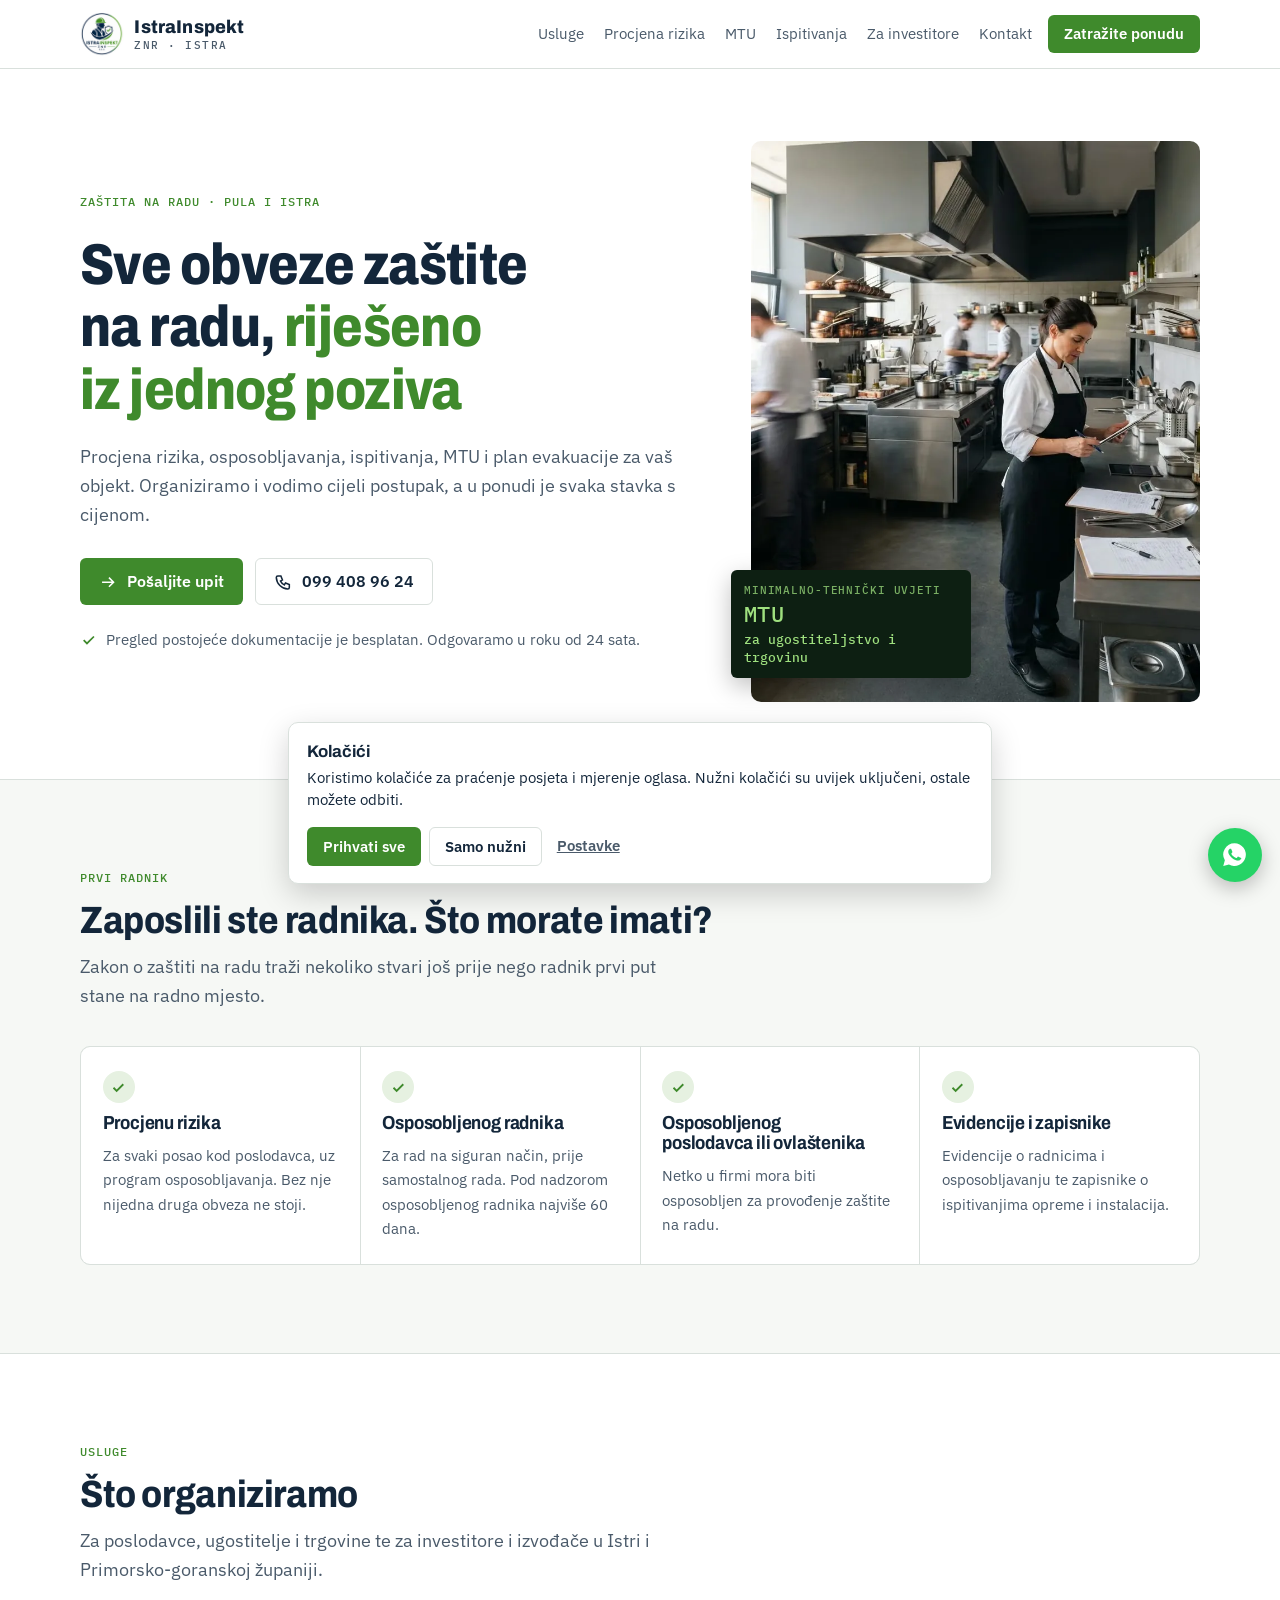
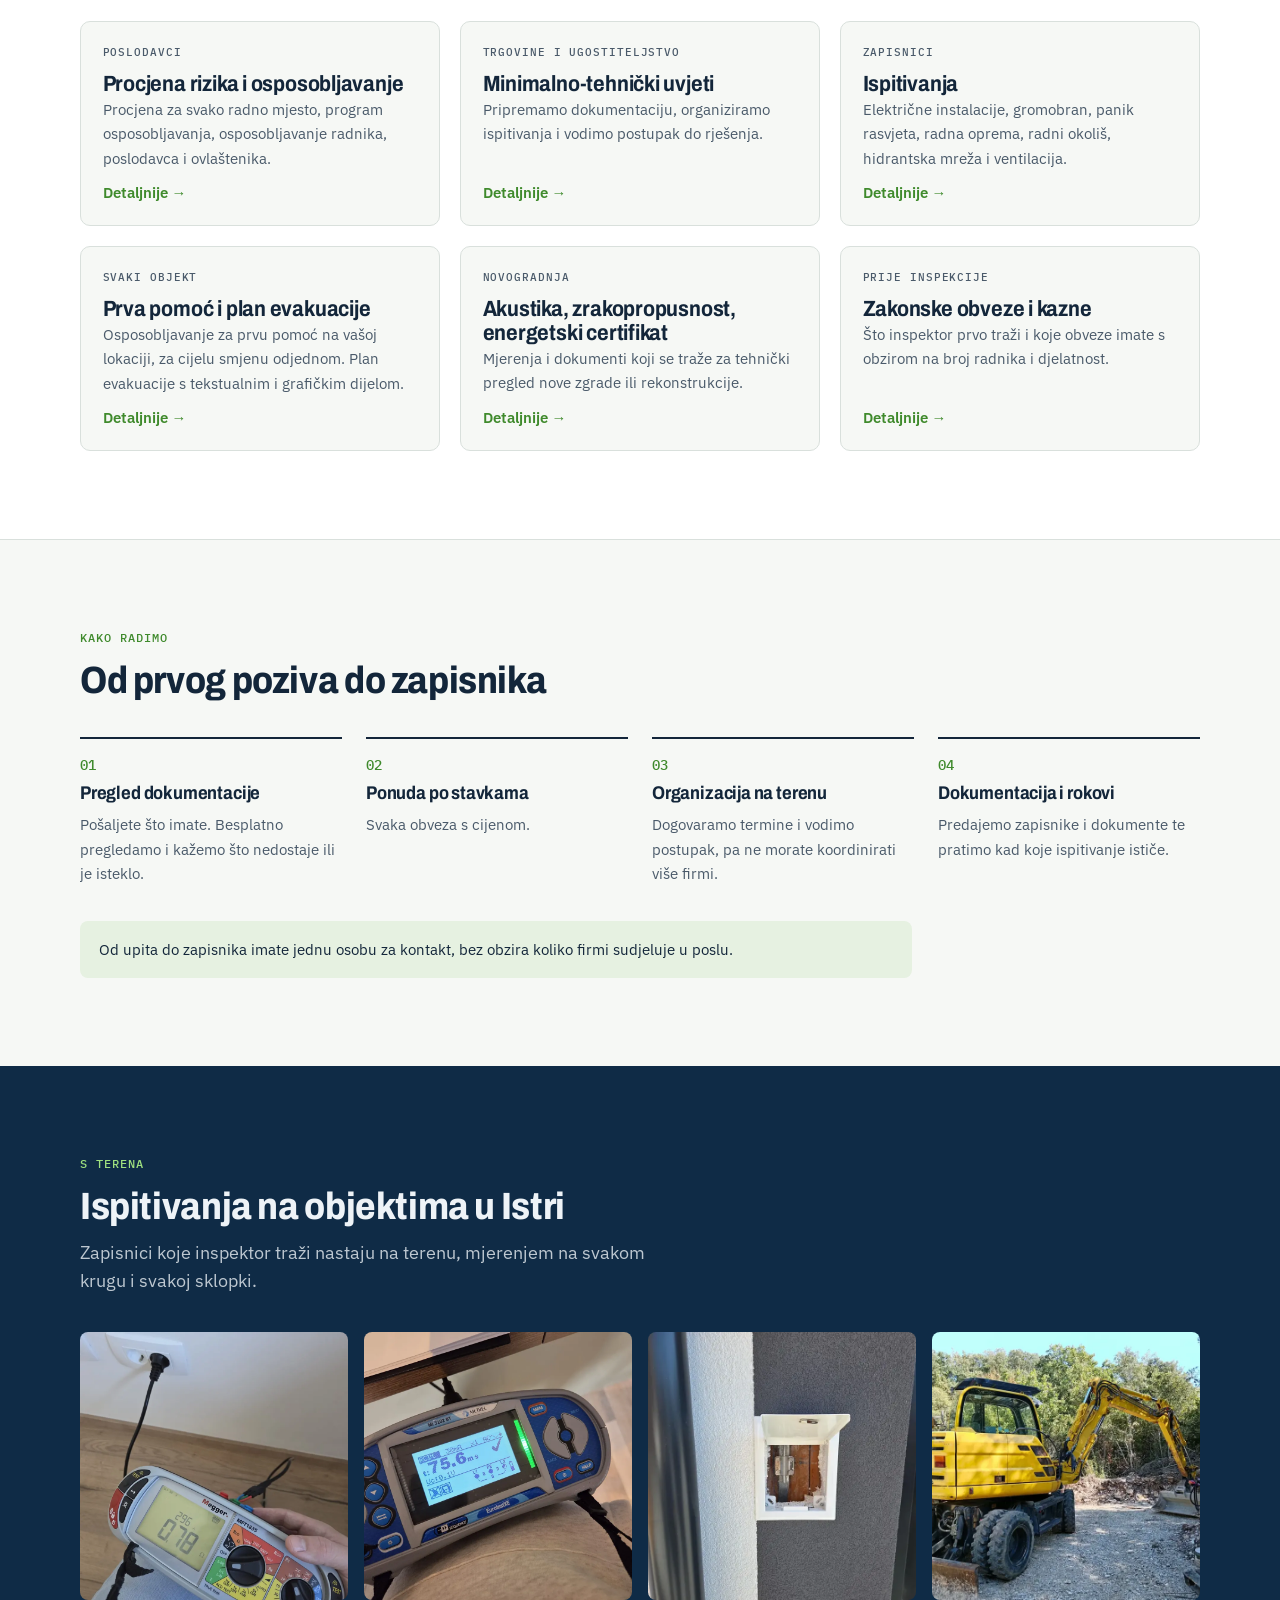
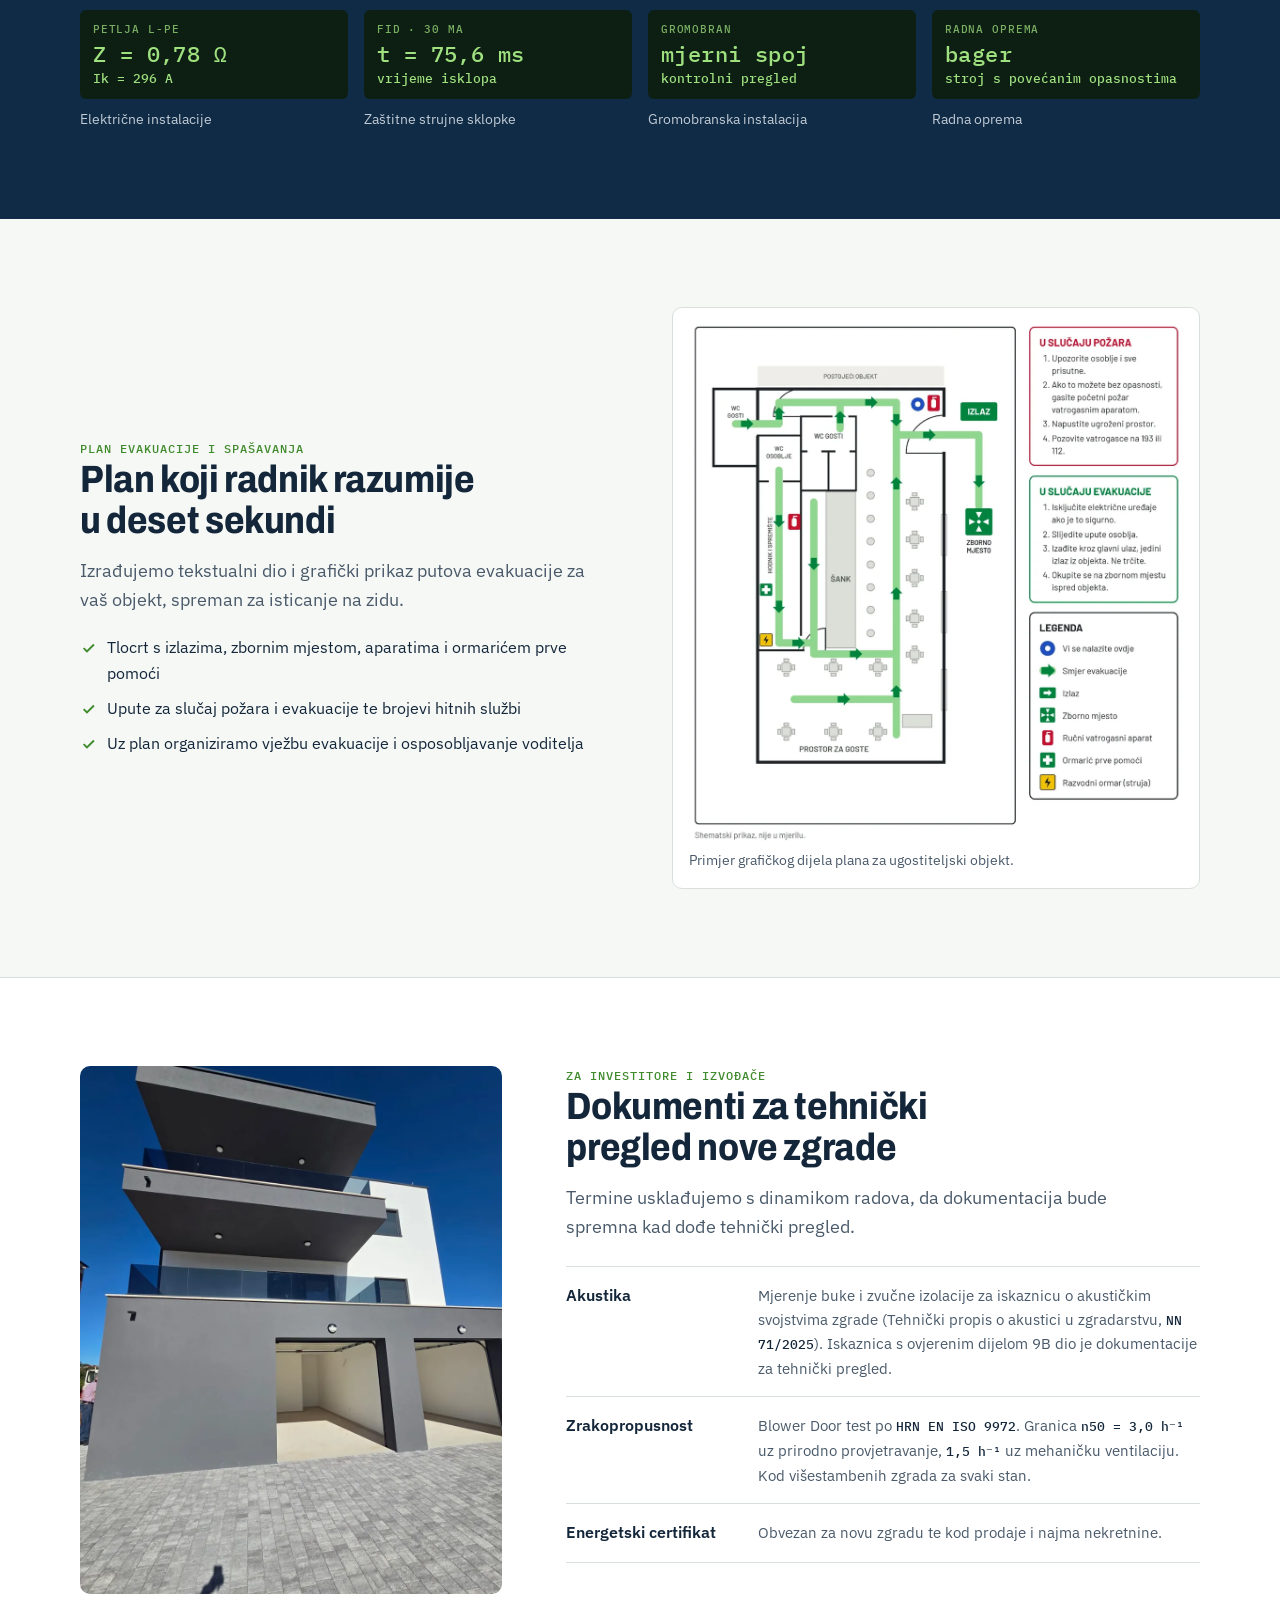
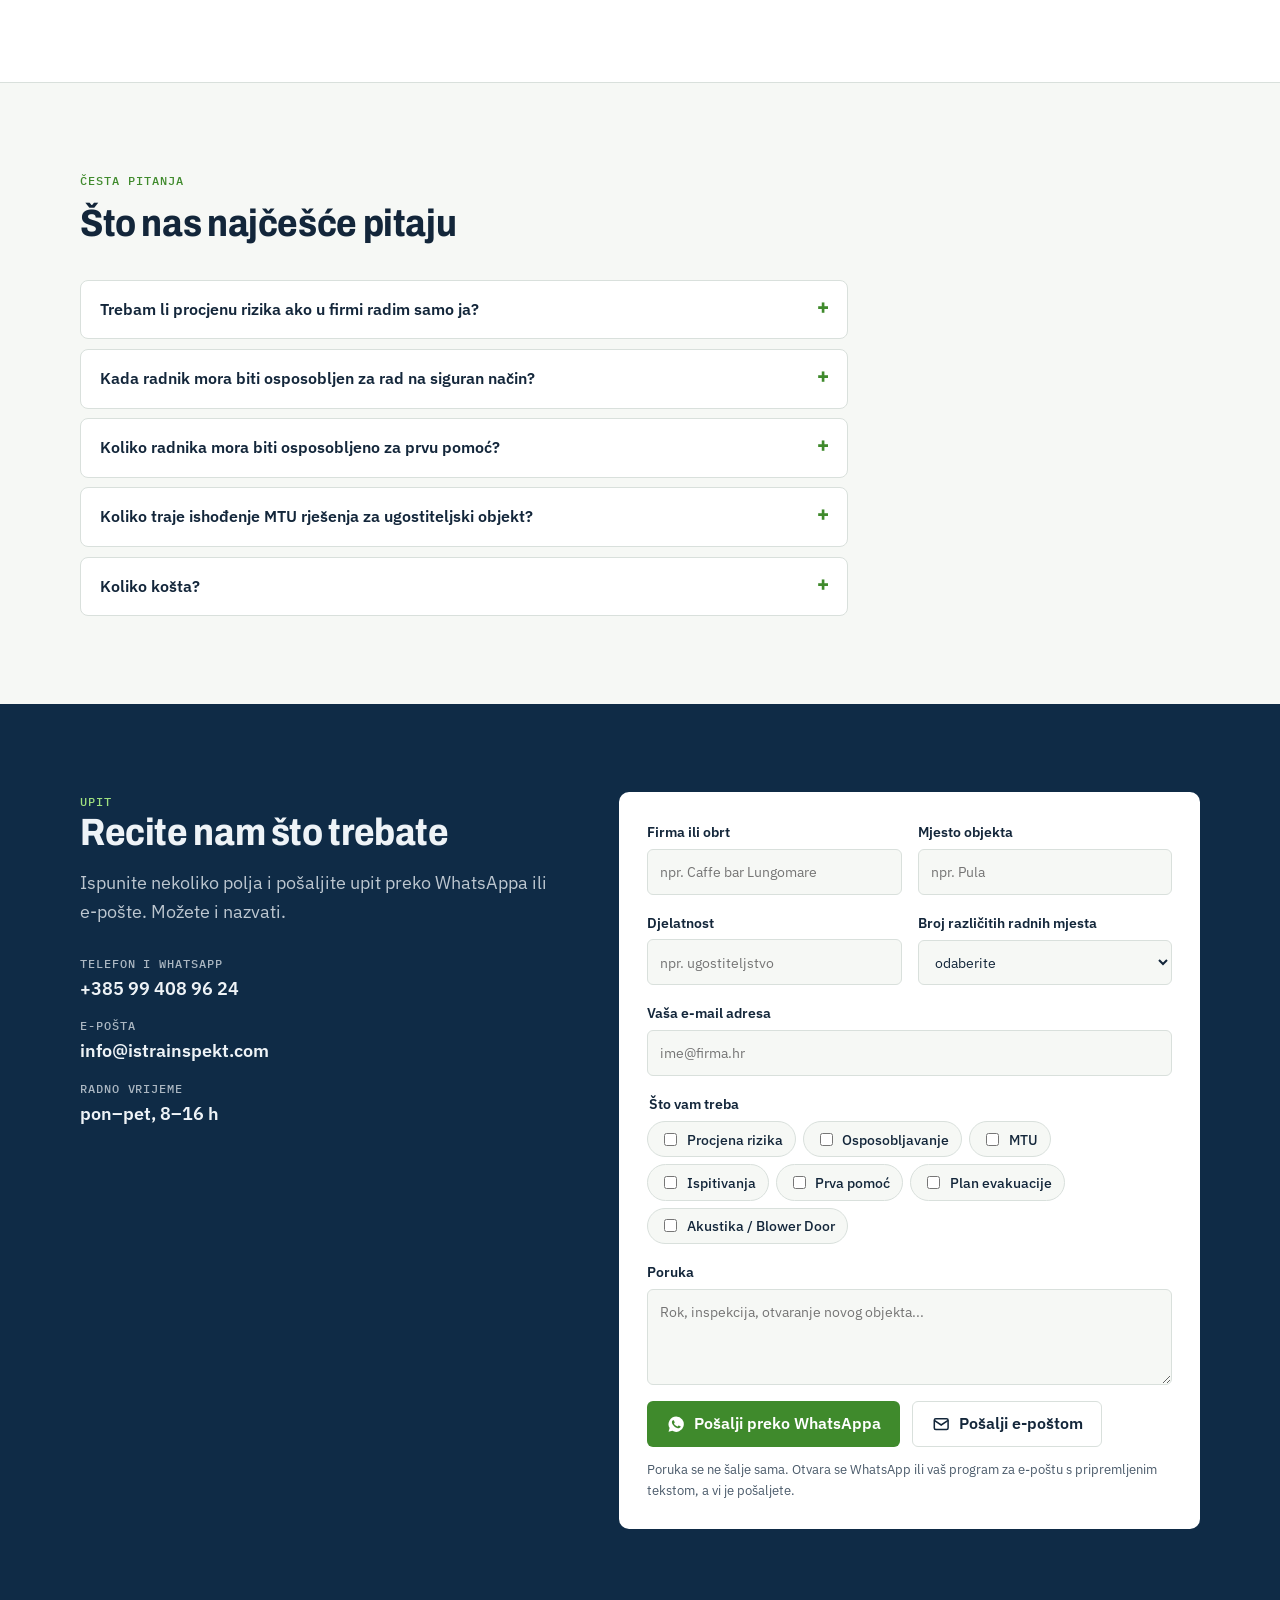
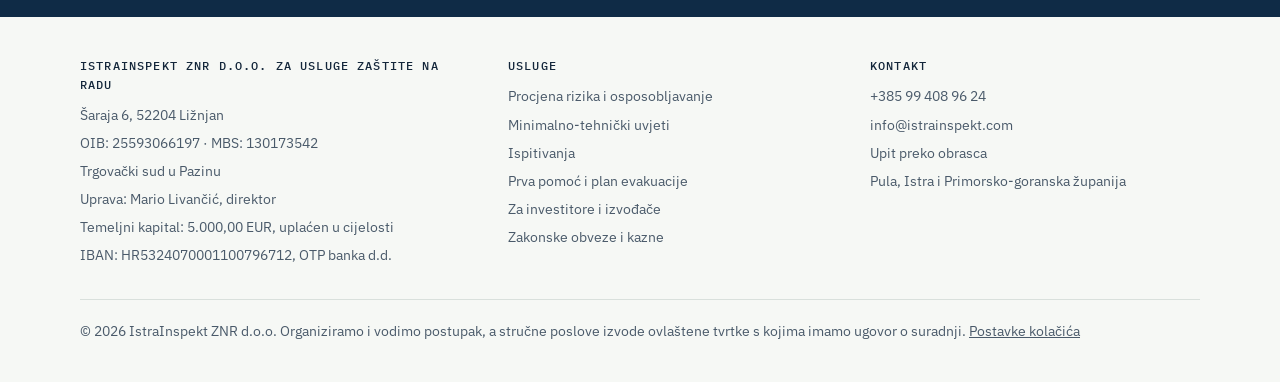
==== index.html @ f11bfd23 "Kolačići: traka za pristanak, Consent Mode v2, skrivena stranica /kolacici Co-Authored-By: Claude Op" ====
<!doctype html>
<html lang="hr">
<head>
<meta charset="utf-8">
<meta name="viewport" content="width=device-width, initial-scale=1, viewport-fit=cover">
<title>IstraInspekt ZNR</title>
<meta name="claude:viewport-fit-sides" content="cover">
<meta name="description" content="Zaštita na radu Pula i Istra: procjena rizika, osposobljavanje radnika, MTU, planovi evakuacije i ispitivanja. Organiziramo i vodimo cijeli postupak. Pregled postojeće dokumentacije besplatan.">
<link rel="canonical" href="https://istrainspekt.com/">
<meta name="theme-color" content="#0f2b46">
<meta property="og:type" content="website">
<meta property="og:locale" content="hr_HR">
<meta property="og:site_name" content="IstraInspekt ZNR">
<meta property="og:title" content="Zaštita na radu Pula i Istra | IstraInspekt ZNR">
<meta property="og:description" content="Zaštita na radu Pula i Istra: procjena rizika, osposobljavanje radnika, MTU, planovi evakuacije i ispitivanja. Organiziramo i vodimo cijeli postupak. Pregled postojeće dokumentacije besplatan.">
<meta property="og:url" content="https://istrainspekt.com/">
<meta property="og:image" content="https://istrainspekt.com/assets/img/og-istrainspekt.jpg">
<link rel="icon" href="/favicon.ico" sizes="32x32">
<link rel="icon" href="/favicon.png" type="image/png">
<link rel="apple-touch-icon" href="/assets/img/apple-touch-icon.png">
<link rel="preload" as="font" type="font/woff2" href="/assets/fonts/archivo-latin-wdth-normal.woff2" crossorigin>
<link rel="preload" as="font" type="font/woff2" href="/assets/fonts/ibm-plex-sans-latin-400-normal.woff2" crossorigin>
<link rel="preload" as="image" href="/assets/img/ugostiteljski-objekt-kuhinja.webp" fetchpriority="high">
<link rel="stylesheet" href="/assets/css/site.css">
<script>window.dataLayer=window.dataLayer||[];function gtag(){dataLayer.push(arguments);}
(function(){var c=null;try{c=JSON.parse(localStorage.getItem('ii_consent'));if(c&&Date.now()-c.t>31536000000)c=null}catch(e){}
gtag('consent','default',{ad_storage:'denied',ad_user_data:'denied',ad_personalization:'denied',analytics_storage:'denied',functionality_storage:'granted',security_storage:'granted',wait_for_update:500});
gtag('set','ads_data_redaction',true);gtag('set','url_passthrough',true);
if(c){var m=c.m?'granted':'denied';gtag('consent','update',{analytics_storage:c.a?'granted':'denied',ad_storage:m,ad_user_data:m,ad_personalization:m})}})();</script>
<!-- Google Tag Manager -->
<script>(function(w,d,s,l,i){w[l]=w[l]||[];w[l].push({'gtm.start':new Date().getTime(),event:'gtm.js'});var f=d.getElementsByTagName(s)[0],j=d.createElement(s),dl=l!='dataLayer'?'&l='+l:'';j.async=true;j.src='https://www.googletagmanager.com/gtm.js?id='+i+dl;var go=function(){f.parentNode.insertBefore(j,f)};if(d.readyState==='complete')setTimeout(go,1500);else w.addEventListener('load',function(){setTimeout(go,1500)});})(window,document,'script','dataLayer','GTM-WBGSD3ZP');</script>
<!-- Google Analytics 4 i Google Ads konverzije -->
<script>(function(){function go(){var s=document.createElement("script");s.async=true;s.src="https://www.googletagmanager.com/gtag/js?id=G-SNYNY1EYH9";document.head.appendChild(s)}if(document.readyState==="complete")setTimeout(go,1500);else addEventListener("load",function(){setTimeout(go,1500)})})();</script>
<script>window.dataLayer=window.dataLayer||[];function gtag(){dataLayer.push(arguments);}gtag('js',new Date());gtag('config','G-SNYNY1EYH9');gtag('config','AW-10872333170');
document.addEventListener('click',function(e){var a=e.target.closest&&e.target.closest('a[href]');if(!a)return;var h=a.getAttribute('href');var l=/wa\.me|whatsapp/.test(h)?'u5bECLWLtaQdEPLGqsAo':/^tel:/.test(h)?'rfC3CLiLtaQdEPLGqsAo':null;if(l)gtag('event','conversion',{send_to:'AW-10872333170/'+l});},true);</script>
<script type="application/ld+json">
{
 "@context": "https://schema.org",
 "@graph": [
  {
   "@type": "ProfessionalService",
   "@id": "https://istrainspekt.com/#firma",
   "name": "IstraInspekt ZNR d.o.o.",
   "url": "https://istrainspekt.com/",
   "logo": "https://istrainspekt.com/assets/img/logo-512.png",
   "image": "https://istrainspekt.com/assets/img/og-istrainspekt.jpg",
   "description": "Organizacija i vođenje poslova zaštite na radu, zaštite od požara, ishođenja minimalno-tehničkih uvjeta i ispitivanja u zgradarstvu za poslodavce, investitore i izvođače u Istri.",
   "telephone": "+385994089624",
   "email": "info@istrainspekt.com",
   "vatID": "HR25593066197",
   "founder": {
    "@type": "Person",
    "name": "Mario Livančić",
    "jobTitle": "Direktor"
   },
   "address": {
    "@type": "PostalAddress",
    "streetAddress": "Šaraja 6",
    "postalCode": "52204",
    "addressLocality": "Ližnjan",
    "addressCountry": "HR"
   },
   "areaServed": [
    {
     "@type": "AdministrativeArea",
     "name": "Istarska županija"
    },
    {
     "@type": "AdministrativeArea",
     "name": "Primorsko-goranska županija"
    },
    {
     "@type": "City",
     "name": "Pula"
    },
    {
     "@type": "City",
     "name": "Rovinj"
    },
    {
     "@type": "City",
     "name": "Poreč"
    },
    {
     "@type": "City",
     "name": "Labin"
    },
    {
     "@type": "City",
     "name": "Pazin"
    },
    {
     "@type": "City",
     "name": "Rijeka"
    }
   ],
   "openingHoursSpecification": {
    "@type": "OpeningHoursSpecification",
    "dayOfWeek": [
     "Monday",
     "Tuesday",
     "Wednesday",
     "Thursday",
     "Friday"
    ],
    "opens": "08:00",
    "closes": "16:00"
   },
   "hasOfferCatalog": {
    "@type": "OfferCatalog",
    "name": "Usluge",
    "itemListElement": [
     {
      "@type": "Offer",
      "itemOffered": {
       "@type": "Service",
       "name": "Procjena rizika i osposobljavanje radnika",
       "url": "https://istrainspekt.com/procjena-rizika-osposobljavanje"
      }
     },
     {
      "@type": "Offer",
      "itemOffered": {
       "@type": "Service",
       "name": "Minimalno-tehnički uvjeti (MTU)",
       "url": "https://istrainspekt.com/mtu"
      }
     },
     {
      "@type": "Offer",
      "itemOffered": {
       "@type": "Service",
       "name": "Ispitivanja instalacija, radne opreme i radnog okoliša",
       "url": "https://istrainspekt.com/ispitivanja"
      }
     },
     {
      "@type": "Offer",
      "itemOffered": {
       "@type": "Service",
       "name": "Prva pomoć i plan evakuacije",
       "url": "https://istrainspekt.com/prva-pomoc-evakuacija"
      }
     },
     {
      "@type": "Offer",
      "itemOffered": {
       "@type": "Service",
       "name": "Akustika, zrakopropusnost i energetski certifikat za investitore",
       "url": "https://istrainspekt.com/investitori-izvodaci"
      }
     }
    ]
   }
  },
  {
   "@type": "FAQPage",
   "mainEntity": [
    {
     "@type": "Question",
     "name": "Trebam li procjenu rizika ako u firmi radim samo ja?",
     "acceptedAnswer": {
      "@type": "Answer",
      "text": "Ne, dok radite sami i nemate zaposlenih. Obveza nastaje kad zaposlite prvog radnika, bez obzira na djelatnost i broj radnika. Tada je procjena rizika prvi dokument koji inspektor traži."
     }
    },
    {
     "@type": "Question",
     "name": "Kada radnik mora biti osposobljen za rad na siguran način?",
     "acceptedAnswer": {
      "@type": "Answer",
      "text": "Prije nego počne samostalno raditi. Novi radnik smije raditi najviše 60 dana pod nadzorom osposobljenog radnika. Kad prelazi na posao za koji nije osposobljen, osposobljava se ponovno."
     }
    },
    {
     "@type": "Question",
     "name": "Koliko radnika mora biti osposobljeno za prvu pomoć?",
     "acceptedAnswer": {
      "@type": "Answer",
      "text": "Na svaka 2 do 50 radnika koji istodobno rade mora biti nazočan najmanje jedan osposobljeni radnik, a na svakih sljedećih 50 još jedan. Računa se po smjeni i po lokaciji, ne po firmi. Uz to je obvezan ormarić s propisanim sanitetskim materijalom."
     }
    },
    {
     "@type": "Question",
     "name": "Koliko traje ishođenje MTU rješenja za ugostiteljski objekt?",
     "acceptedAnswer": {
      "@type": "Answer",
      "text": "Rok za rješenje je do 60 dana od uredno podnesenog zahtjeva kad se provodi očevid. Što se točno traži razlikuje se od ureda do ureda i ovisi o prostoru. Pripremamo dokumentaciju koju traži vaš ured, a ako zatraži dopunu, i nju."
     }
    },
    {
     "@type": "Question",
     "name": "Koliko košta?",
     "acceptedAnswer": {
      "@type": "Answer",
      "text": "Ovisi o broju radnika, djelatnosti i objektu. Nakon kratkog razgovora šaljemo ponudu s cijenom po svakoj stavci. Pregled postojeće dokumentacije je besplatan."
     }
    }
   ]
  }
 ]
}
</script>
</head>
<body>
<noscript><iframe src="https://www.googletagmanager.com/ns.html?id=GTM-WBGSD3ZP" height="0" width="0" style="display:none;visibility:hidden"></iframe></noscript>
<header class="top">
  <div class="wrap">
    <a class="brand" href="/" aria-label="IstraInspekt ZNR, početna">
      <img src="/assets/img/logo-96.png" width="44" height="44" alt="">
      <span>IstraInspekt<small>ZNR · ISTRA</small></span>
    </a>
    <nav class="nav" id="nav" aria-label="Glavni izbornik">
      <a href="/usluge">Usluge</a>
      <a href="/procjena-rizika-osposobljavanje">Procjena rizika</a>
      <a href="/mtu">MTU</a>
      <a href="/ispitivanja">Ispitivanja</a>
      <a href="/investitori-izvodaci">Za investitore</a>
      <a href="/kontakt">Kontakt</a>
    </nav>
    <button class="menu-btn" id="menuBtn" aria-expanded="false" aria-controls="nav">Izbornik</button>
    <a class="btn btn-primary btn-wa-top" href="#upit">Zatražite ponudu</a>
  </div>
</header>
<main>
<section class="hero">
  <div class="wrap">
    <div class="hero-copy">
      <p class="eyebrow">Zaštita na radu · Pula i Istra</p>
      <h1>Sve obveze zaštite na radu, <em>riješeno iz jednog poziva</em></h1>
      <p class="lead">Procjena rizika, osposobljavanja, ispitivanja, MTU i plan evakuacije za vaš objekt. Organiziramo i vodimo cijeli postupak, a u ponudi je svaka stavka s cijenom.</p>
      <div class="hero-cta">
        <a class="btn btn-primary" href="#upit" data-track="cta-hero">
          <svg viewBox="0 0 24 24" fill="none" stroke="currentColor" stroke-width="2"><path d="M4 12h14M13 6l6 6-6 6"/></svg>
          Pošaljite upit
        </a>
        <a class="btn btn-ghost" href="tel:+385994089624" data-track="tel">
          <svg viewBox="0 0 24 24" fill="none" stroke="currentColor" stroke-width="2"><path d="M5 4h4l2 5-2.5 1.5a11 11 0 0 0 5 5L15 13l5 2v4a2 2 0 0 1-2 2A16 16 0 0 1 3 6a2 2 0 0 1 2-2"/></svg>
          099 408 96 24
        </a>
      </div>
      <p class="hero-note">
        <svg viewBox="0 0 24 24" fill="none" stroke="currentColor" stroke-width="2.4"><path d="M5 12.5l4.5 4.5L19 7.5"/></svg>
        Pregled postojeće dokumentacije je besplatan. Odgovaramo u roku od 24 sata.
      </p>
    </div>
    <figure class="hero-fig">
      <img src="assets/img/ugostiteljski-objekt-kuhinja.webp" width="803" height="1004" alt="Kuhinja ugostiteljskog objekta s osobljem na radu" fetchpriority="high">
      <div class="readout">
        <span class="lbl">Minimalno-tehnički uvjeti</span>
        <b>MTU</b>
        <span>za ugostiteljstvo i trgovinu</span>
      </div>
    </figure>
  </div>
</section>

<section id="obveze">
  <div class="wrap">
    <div class="sec-head">
      <p class="eyebrow">Prvi radnik</p>
      <h2>Zaposlili ste radnika. Što morate imati?</h2>
      <p class="lead">Zakon o zaštiti na radu traži nekoliko stvari još prije nego radnik prvi put stane na radno mjesto.</p>
    </div>
    <div class="duties">
      <article class="duty">
        <span class="tick"><svg viewBox="0 0 24 24" fill="none" stroke="currentColor" stroke-width="2.6"><path d="M5 12.5l4.5 4.5L19 7.5"/></svg></span>
        <h3>Procjenu rizika</h3>
        <p>Za svaki posao kod poslodavca, uz program osposobljavanja. Bez nje nijedna druga obveza ne stoji.</p>
      </article>
      <article class="duty">
        <span class="tick"><svg viewBox="0 0 24 24" fill="none" stroke="currentColor" stroke-width="2.6"><path d="M5 12.5l4.5 4.5L19 7.5"/></svg></span>
        <h3>Osposobljenog radnika</h3>
        <p>Za rad na siguran način, prije samostalnog rada. Pod nadzorom osposobljenog radnika najviše 60 dana.</p>
      </article>
      <article class="duty">
        <span class="tick"><svg viewBox="0 0 24 24" fill="none" stroke="currentColor" stroke-width="2.6"><path d="M5 12.5l4.5 4.5L19 7.5"/></svg></span>
        <h3>Osposobljenog poslodavca ili ovlaštenika</h3>
        <p>Netko u firmi mora biti osposobljen za provođenje zaštite na radu.</p>
      </article>
      <article class="duty">
        <span class="tick"><svg viewBox="0 0 24 24" fill="none" stroke="currentColor" stroke-width="2.6"><path d="M5 12.5l4.5 4.5L19 7.5"/></svg></span>
        <h3>Evidencije i zapisnike</h3>
        <p>Evidencije o radnicima i osposobljavanju te zapisnike o ispitivanjima opreme i instalacija.</p>
      </article>
    </div>
  </div>
</section>

<section class="services" id="usluge">
  <div class="wrap">
    <div class="sec-head">
      <p class="eyebrow">Usluge</p>
      <h2>Što organiziramo</h2>
      <p class="lead">Za poslodavce, ugostitelje i trgovine te za investitore i izvođače u Istri i Primorsko-goranskoj županiji.</p>
    </div>
    <div class="svc-list">
      <a class="svc" href="/procjena-rizika-osposobljavanje">
        <span class="tag">Poslodavci</span>
        <div><h3>Procjena rizika i osposobljavanje</h3><p>Procjena za svako radno mjesto, program osposobljavanja, osposobljavanje radnika, poslodavca i ovlaštenika.</p></div>
        <span class="more">Detaljnije →</span>
      </a>
      <a class="svc" href="/mtu">
        <span class="tag">Trgovine i ugostiteljstvo</span>
        <div><h3>Minimalno-tehnički uvjeti</h3><p>Pripremamo dokumentaciju, organiziramo ispitivanja i vodimo postupak do rješenja.</p></div>
        <span class="more">Detaljnije →</span>
      </a>
      <a class="svc" href="/ispitivanja">
        <span class="tag">Zapisnici</span>
        <div><h3>Ispitivanja</h3><p>Električne instalacije, gromobran, panik rasvjeta, radna oprema, radni okoliš, hidrantska mreža i ventilacija.</p></div>
        <span class="more">Detaljnije →</span>
      </a>
      <a class="svc" href="/prva-pomoc-evakuacija">
        <span class="tag">Svaki objekt</span>
        <div><h3>Prva pomoć i plan evakuacije</h3><p>Osposobljavanje za prvu pomoć na vašoj lokaciji, za cijelu smjenu odjednom. Plan evakuacije s tekstualnim i grafičkim dijelom.</p></div>
        <span class="more">Detaljnije →</span>
      </a>
      <a class="svc" href="/investitori-izvodaci">
        <span class="tag">Novogradnja</span>
        <div><h3>Akustika, zrakopropusnost, energetski certifikat</h3><p>Mjerenja i dokumenti koji se traže za tehnički pregled nove zgrade ili rekonstrukcije.</p></div>
        <span class="more">Detaljnije →</span>
      </a>
      <a class="svc" href="/obveze-i-kazne">
        <span class="tag">Prije inspekcije</span>
        <div><h3>Zakonske obveze i kazne</h3><p>Što inspektor prvo traži i koje obveze imate s obzirom na broj radnika i djelatnost.</p></div>
        <span class="more">Detaljnije →</span>
      </a>
    </div>
  </div>
</section>

<section id="postupak">
  <div class="wrap">
    <div class="sec-head">
      <p class="eyebrow">Kako radimo</p>
      <h2>Od prvog poziva do zapisnika</h2>
    </div>
    <ol class="steps">
      <li><h3>Pregled dokumentacije</h3><p>Pošaljete što imate. Besplatno pregledamo i kažemo što nedostaje ili je isteklo.</p></li>
      <li><h3>Ponuda po stavkama</h3><p>Svaka obveza s cijenom.</p></li>
      <li><h3>Organizacija na terenu</h3><p>Dogovaramo termine i vodimo postupak, pa ne morate koordinirati više firmi.</p></li>
      <li><h3>Dokumentacija i rokovi</h3><p>Predajemo zapisnike i dokumente te pratimo kad koje ispitivanje ističe.</p></li>
    </ol>
    <p class="legal-strip">Od upita do zapisnika imate jednu osobu za kontakt, bez obzira koliko firmi sudjeluje u poslu.</p>
  </div>
</section>

<section class="field" id="teren">
  <div class="wrap">
    <div class="sec-head">
      <p class="eyebrow">S terena</p>
      <h2>Ispitivanja na objektima u Istri</h2>
      <p class="lead">Zapisnici koje inspektor traži nastaju na terenu, mjerenjem na svakom krugu i svakoj sklopki.</p>
    </div>
    <div class="shots">
      <figure class="shot">
        <img src="assets/img/ispitivanje-elektricne-instalacije.webp" width="900" height="900" loading="lazy" alt="Mjerni instrument spojen na utičnicu tijekom ispitivanja električne instalacije">
        <div class="readout"><span class="lbl">Petlja L-PE</span><b>Z = 0,78 Ω</b><span>Ik = 296 A</span></div>
        <figcaption>Električne instalacije</figcaption>
      </figure>
      <figure class="shot">
        <img src="assets/img/ispitivanje-fid-sklopke.webp" width="900" height="900" loading="lazy" alt="Ispitivanje zaštitne strujne sklopke mjernim instrumentom">
        <div class="readout"><span class="lbl">FID · 30 mA</span><b>t = 75,6 ms</b><span>vrijeme isklopa</span></div>
        <figcaption>Zaštitne strujne sklopke</figcaption>
      </figure>
      <figure class="shot">
        <img src="assets/img/gromobranski-mjerni-spoj.webp" width="900" height="900" loading="lazy" alt="Otvoreni gromobranski mjerni spoj na fasadi zgrade">
        <div class="readout"><span class="lbl">Gromobran</span><b>mjerni spoj</b><span>kontrolni pregled</span></div>
        <figcaption>Gromobranska instalacija</figcaption>
      </figure>
      <figure class="shot">
        <img src="assets/img/radna-oprema-bager.webp" width="1200" height="900" loading="lazy" alt="Bager na gradilištu prije ispitivanja radne opreme">
        <div class="readout"><span class="lbl">Radna oprema</span><b>bager</b><span>stroj s povećanim opasnostima</span></div>
        <figcaption>Radna oprema</figcaption>
      </figure>
    </div>
  </div>
</section>

<section id="plan-evakuacije">
  <div class="wrap split">
    <div>
      <p class="eyebrow">Plan evakuacije i spašavanja</p>
      <h2>Plan koji radnik razumije u deset sekundi</h2>
      <p class="lead" style="margin-top:1rem">Izrađujemo tekstualni dio i grafički prikaz putova evakuacije za vaš objekt, spreman za isticanje na zidu.</p>
      <ul class="checks">
        <li><svg viewBox="0 0 24 24" fill="none" stroke="currentColor" stroke-width="2.6"><path d="M5 12.5l4.5 4.5L19 7.5"/></svg>Tlocrt s izlazima, zbornim mjestom, aparatima i ormarićem prve pomoći</li>
        <li><svg viewBox="0 0 24 24" fill="none" stroke="currentColor" stroke-width="2.6"><path d="M5 12.5l4.5 4.5L19 7.5"/></svg>Upute za slučaj požara i evakuacije te brojevi hitnih službi</li>
        <li><svg viewBox="0 0 24 24" fill="none" stroke="currentColor" stroke-width="2.6"><path d="M5 12.5l4.5 4.5L19 7.5"/></svg>Uz plan organiziramo vježbu evakuacije i osposobljavanje voditelja</li>
      </ul>
    </div>
    <figure class="plan-fig">
      <img src="assets/img/plan-evakuacije-primjer.webp" width="1052" height="1100" loading="lazy" alt="Primjer grafičkog dijela plana evakuacije za ugostiteljski objekt">
      <figcaption>Primjer grafičkog dijela plana za ugostiteljski objekt.</figcaption>
    </figure>
  </div>
</section>

<section class="inv" id="investitori">
  <div class="wrap inv-grid">
    <img src="assets/img/novogradnja-garaze.webp" width="960" height="1200" loading="lazy" decoding="async" alt="Nova višestambena zgrada s garažama pred tehničkim pregledom">
    <div>
      <p class="eyebrow">Za investitore i izvođače</p>
      <h2>Dokumenti za tehnički pregled nove zgrade</h2>
      <p class="lead" style="margin-top:1rem">Termine usklađujemo s dinamikom radova, da dokumentacija bude spremna kad dođe tehnički pregled.</p>
      <dl class="spec">
        <div><dt>Akustika</dt><dd>Mjerenje buke i zvučne izolacije za iskaznicu o akustičkim svojstvima zgrade (Tehnički propis o akustici u zgradarstvu, <code>NN 71/2025</code>). Iskaznica s ovjerenim dijelom 9B dio je dokumentacije za tehnički pregled.</dd></div>
        <div><dt>Zrakopropusnost</dt><dd>Blower Door test po <code>HRN EN ISO 9972</code>. Granica <code>n50 = 3,0 h⁻¹</code> uz prirodno provjetravanje, <code>1,5 h⁻¹</code> uz mehaničku ventilaciju. Kod višestambenih zgrada za svaki stan.</dd></div>
        <div><dt>Energetski certifikat</dt><dd>Obvezan za novu zgradu te kod prodaje i najma nekretnine.</dd></div>
      </dl>
    </div>
  </div>
</section>

<section id="pitanja">
  <div class="wrap">
    <div class="sec-head">
      <p class="eyebrow">Česta pitanja</p>
      <h2>Što nas najčešće pitaju</h2>
    </div>
    <div class="faq">
      <details><summary>Trebam li procjenu rizika ako u firmi radim samo ja?</summary><p>Ne, dok radite sami i nemate zaposlenih. Obveza nastaje kad zaposlite prvog radnika, bez obzira na djelatnost i broj radnika. Tada je procjena rizika prvi dokument koji inspektor traži.</p></details>
      <details><summary>Kada radnik mora biti osposobljen za rad na siguran način?</summary><p>Prije nego počne samostalno raditi. Novi radnik smije raditi najviše 60 dana pod nadzorom osposobljenog radnika. Kad prelazi na posao za koji nije osposobljen, osposobljava se ponovno.</p></details>
      <details><summary>Koliko radnika mora biti osposobljeno za prvu pomoć?</summary><p>Na svaka 2 do 50 radnika koji istodobno rade mora biti nazočan najmanje jedan osposobljeni radnik, a na svakih sljedećih 50 još jedan. Računa se po smjeni i po lokaciji, ne po firmi. Uz to je obvezan ormarić s propisanim sanitetskim materijalom.</p></details>
      <details><summary>Koliko traje ishođenje MTU rješenja za ugostiteljski objekt?</summary><p>Rok za rješenje je do 60 dana od uredno podnesenog zahtjeva kad se provodi očevid. Što se točno traži razlikuje se od ureda do ureda i ovisi o prostoru. Pripremamo dokumentaciju koju traži vaš ured, a ako zatraži dopunu, i nju.</p></details>
      <details><summary>Koliko košta?</summary><p>Ovisi o broju radnika, djelatnosti i objektu. Nakon kratkog razgovora šaljemo ponudu s cijenom po svakoj stavci. Pregled postojeće dokumentacije je besplatan.</p></details>
    </div>
  </div>
</section>

<section class="ask" id="upit">
  <div class="wrap ask-grid">
    <div>
      <p class="eyebrow">Upit</p>
      <h2>Recite nam što trebate</h2>
      <p class="lead" style="margin-top:1rem">Ispunite nekoliko polja i pošaljite upit preko WhatsAppa ili e-pošte. Možete i nazvati.</p>
      <div class="contact-lines">
        <div><span>Telefon i WhatsApp</span><a href="tel:+385994089624" data-track="tel">+385 99 408 96 24</a></div>
        <div><span>E-pošta</span><a href="mailto:info@istrainspekt.com" data-track="mail">info@istrainspekt.com</a></div>
        <div><span>Radno vrijeme</span><strong>pon–pet, 8–16 h</strong></div>
      </div>
    </div>
    <form class="wa" id="waForm" novalidate>
      <div class="row2">
        <label for="f-firma">Firma ili obrt<input id="f-firma" name="firma" autocomplete="organization" placeholder="npr. Caffe bar Lungomare"></label>
        <label for="f-mjesto">Mjesto objekta<input id="f-mjesto" name="mjesto" autocomplete="address-level2" placeholder="npr. Pula"></label>
      </div>
      <div class="row2">
        <label for="f-djel">Djelatnost<input id="f-djel" name="djelatnost" placeholder="npr. ugostiteljstvo"></label>
        <label for="f-radnici">Broj različitih radnih mjesta
          <select id="f-radnici" name="radnici">
            <option value="">odaberite</option><option>1</option><option>2–3</option><option>4–6</option><option>7–10</option><option>više od 10</option><option>gradilište / novogradnja</option>
          </select>
        </label>
      </div>
      <label for="f-email">Vaša e-mail adresa<input id="f-email" name="email" type="email" autocomplete="email" placeholder="ime@firma.hr"></label>
      <fieldset>
        <legend>Što vam treba</legend>
        <div class="chips">
          <label><input type="checkbox" id="c-pr" value="procjena rizika">Procjena rizika</label>
          <label><input type="checkbox" id="c-os" value="osposobljavanje">Osposobljavanje</label>
          <label><input type="checkbox" id="c-mtu" value="MTU">MTU</label>
          <label><input type="checkbox" id="c-isp" value="ispitivanja">Ispitivanja</label>
          <label><input type="checkbox" id="c-pp" value="prva pomoć">Prva pomoć</label>
          <label><input type="checkbox" id="c-plan" value="plan evakuacije">Plan evakuacije</label>
          <label><input type="checkbox" id="c-ak" value="akustika / Blower Door">Akustika / Blower Door</label>
        </div>
      </fieldset>
      <label for="f-poruka">Poruka<textarea id="f-poruka" name="poruka" placeholder="Rok, inspekcija, otvaranje novog objekta..."></textarea></label>
      <div class="form-foot">
        <a class="btn btn-primary" id="waLink" href="https://wa.me/385994089624" target="_blank" rel="noopener" data-track="whatsapp-form"><svg viewBox="0 0 24 24" fill="currentColor"><path d="M12 2a10 10 0 0 0-8.6 15.1L2 22l5-1.3A10 10 0 1 0 12 2Zm5.3 14.1c-.2.6-1.3 1.2-1.8 1.2-.5.1-1 .2-3.3-.7-2.8-1.1-4.6-4-4.7-4.2-.1-.2-1.1-1.5-1.1-2.9s.7-2 1-2.3c.2-.3.5-.3.7-.3h.5c.2 0 .4 0 .6.5l.8 2c.1.2.1.4 0 .5l-.3.5-.4.4c-.1.2-.3.3-.1.6.2.3.8 1.3 1.7 2.1 1.2 1 2.1 1.3 2.4 1.5.3.1.5.1.6-.1l.9-1c.2-.3.4-.2.6-.1l1.9.9c.3.1.5.2.5.3.1.2.1.6-.1 1.1Z"/></svg> Pošalji preko WhatsAppa</a>
        <a class="btn btn-ghost" id="mailLink" href="mailto:info@istrainspekt.com" data-track="mail-form"><svg viewBox="0 0 24 24" fill="none" stroke="currentColor" stroke-width="2"><rect x="3" y="5" width="18" height="14" rx="2"/><path d="m3 7 9 6 9-6"/></svg> Pošalji e-poštom</a>
        <small>Poruka se ne šalje sama. Otvara se WhatsApp ili vaš program za e-poštu s pripremljenim tekstom, a vi je pošaljete.</small>
      </div>
    </form>
  </div>
</section>
</main>
<footer>
  <div class="wrap">
    <div class="foot">
      <div>
        <h4>IstraInspekt ZNR d.o.o. za usluge zaštite na radu</h4>
        <ul class="reg">
          <li>Šaraja 6, 52204 Ližnjan</li>
          <li>OIB: 25593066197 · MBS: 130173542</li>
          <li>Trgovački sud u Pazinu</li>
          <li>Uprava: Mario Livančić, direktor</li>
          <li>Temeljni kapital: 5.000,00 EUR, uplaćen u cijelosti</li>
          <li>IBAN: HR5324070001100796712, OTP banka d.d.</li>
        </ul>
      </div>
      <div>
        <h4>Usluge</h4>
        <ul>
          <li><a href="/procjena-rizika-osposobljavanje">Procjena rizika i osposobljavanje</a></li>
          <li><a href="/mtu">Minimalno-tehnički uvjeti</a></li>
          <li><a href="/ispitivanja">Ispitivanja</a></li>
          <li><a href="/prva-pomoc-evakuacija">Prva pomoć i plan evakuacije</a></li>
          <li><a href="/investitori-izvodaci">Za investitore i izvođače</a></li>
          <li><a href="/obveze-i-kazne">Zakonske obveze i kazne</a></li>
        </ul>
      </div>
      <div>
        <h4>Kontakt</h4>
        <ul>
          <li><a href="tel:+385994089624" data-track="tel">+385 99 408 96 24</a></li>
          <li><a href="mailto:info@istrainspekt.com" data-track="mail">info@istrainspekt.com</a></li>
          <li><a href="/kontakt">Upit preko obrasca</a></li>
          <li>Pula, Istra i Primorsko-goranska županija</li>
        </ul>
      </div>
    </div>
    <p class="disclaimer">© 2026 IstraInspekt ZNR d.o.o. Organiziramo i vodimo postupak, a stručne poslove izvode ovlaštene tvrtke s kojima imamo ugovor o suradnji. <a href="#" data-ck-open>Postavke kolačića</a></p>
  </div>
</footer>

<a class="wa-float" href="https://wa.me/385994089624" target="_blank" rel="noopener" aria-label="Pišite nam na WhatsApp" data-track="whatsapp-float">
  <svg viewBox="0 0 24 24" fill="currentColor"><path d="M12 2a10 10 0 0 0-8.6 15.1L2 22l5-1.3A10 10 0 1 0 12 2Zm5.3 14.1c-.2.6-1.3 1.2-1.8 1.2-.5.1-1 .2-3.3-.7-2.8-1.1-4.6-4-4.7-4.2-.1-.2-1.1-1.5-1.1-2.9s.7-2 1-2.3c.2-.3.5-.3.7-.3h.5c.2 0 .4 0 .6.5l.8 2c.1.2.1.4 0 .5l-.3.5-.4.4c-.1.2-.3.3-.1.6.2.3.8 1.3 1.7 2.1 1.2 1 2.1 1.3 2.4 1.5.3.1.5.1.6-.1l.9-1c.2-.3.4-.2.6-.1l1.9.9c.3.1.5.2.5.3.1.2.1.6-.1 1.1Z"/></svg>
</a>
<script src="/assets/js/site.js" defer></script>
</body>
</html>
---- assets/css/site.css ----
@font-face { font-family:'Archivo'; font-style: normal; font-display: swap; font-weight: 100 900; font-stretch: 62% 125%; src: url(/assets/fonts/archivo-latin-ext-wdth-normal.woff2) format('woff2-variations'); unicode-range: U+0100-02BA,U+02BD-02C5,U+02C7-02CC,U+02CE-02D7,U+02DD-02FF,U+0304,U+0308,U+0329,U+1D00-1DBF,U+1E00-1E9F,U+1EF2-1EFF,U+2020,U+20A0-20AB,U+20AD-20C0,U+2113,U+2C60-2C7F,U+A720-A7FF; }
@font-face { font-family:'Archivo'; font-style: normal; font-display: swap; font-weight: 100 900; font-stretch: 62% 125%; src: url(/assets/fonts/archivo-latin-wdth-normal.woff2) format('woff2-variations'); unicode-range: U+0000-00FF,U+0131,U+0152-0153,U+02BB-02BC,U+02C6,U+02DA,U+02DC,U+0304,U+0308,U+0329,U+2000-206F,U+20AC,U+2122,U+2191,U+2193,U+2212,U+2215,U+FEFF,U+FFFD; }
@font-face { font-family:'IBM Plex Sans'; font-style: normal; font-display: swap; font-weight: 400; src: url(/assets/fonts/ibm-plex-sans-latin-ext-400-normal.woff2) format('woff2'), url(/assets/fonts/ibm-plex-sans-latin-ext-400-normal.woff) format('woff'); unicode-range: U+0100-02BA,U+02BD-02C5,U+02C7-02CC,U+02CE-02D7,U+02DD-02FF,U+0304,U+0308,U+0329,U+1D00-1DBF,U+1E00-1E9F,U+1EF2-1EFF,U+2020,U+20A0-20AB,U+20AD-20C0,U+2113,U+2C60-2C7F,U+A720-A7FF; }
@font-face { font-family:'IBM Plex Sans'; font-style: normal; font-display: swap; font-weight: 400; src: url(/assets/fonts/ibm-plex-sans-latin-400-normal.woff2) format('woff2'), url(/assets/fonts/ibm-plex-sans-latin-400-normal.woff) format('woff'); unicode-range: U+0000-00FF,U+0131,U+0152-0153,U+02BB-02BC,U+02C6,U+02DA,U+02DC,U+0304,U+0308,U+0329,U+2000-206F,U+20AC,U+2122,U+2191,U+2193,U+2212,U+2215,U+FEFF,U+FFFD; }
@font-face { font-family:'IBM Plex Sans'; font-style: normal; font-display: swap; font-weight: 500; src: url(/assets/fonts/ibm-plex-sans-latin-ext-500-normal.woff2) format('woff2'), url(/assets/fonts/ibm-plex-sans-latin-ext-500-normal.woff) format('woff'); unicode-range: U+0100-02BA,U+02BD-02C5,U+02C7-02CC,U+02CE-02D7,U+02DD-02FF,U+0304,U+0308,U+0329,U+1D00-1DBF,U+1E00-1E9F,U+1EF2-1EFF,U+2020,U+20A0-20AB,U+20AD-20C0,U+2113,U+2C60-2C7F,U+A720-A7FF; }
@font-face { font-family:'IBM Plex Sans'; font-style: normal; font-display: swap; font-weight: 500; src: url(/assets/fonts/ibm-plex-sans-latin-500-normal.woff2) format('woff2'), url(/assets/fonts/ibm-plex-sans-latin-500-normal.woff) format('woff'); unicode-range: U+0000-00FF,U+0131,U+0152-0153,U+02BB-02BC,U+02C6,U+02DA,U+02DC,U+0304,U+0308,U+0329,U+2000-206F,U+20AC,U+2122,U+2191,U+2193,U+2212,U+2215,U+FEFF,U+FFFD; }
@font-face { font-family:'IBM Plex Sans'; font-style: normal; font-display: swap; font-weight: 600; src: url(/assets/fonts/ibm-plex-sans-latin-ext-600-normal.woff2) format('woff2'), url(/assets/fonts/ibm-plex-sans-latin-ext-600-normal.woff) format('woff'); unicode-range: U+0100-02BA,U+02BD-02C5,U+02C7-02CC,U+02CE-02D7,U+02DD-02FF,U+0304,U+0308,U+0329,U+1D00-1DBF,U+1E00-1E9F,U+1EF2-1EFF,U+2020,U+20A0-20AB,U+20AD-20C0,U+2113,U+2C60-2C7F,U+A720-A7FF; }
@font-face { font-family:'IBM Plex Sans'; font-style: normal; font-display: swap; font-weight: 600; src: url(/assets/fonts/ibm-plex-sans-latin-600-normal.woff2) format('woff2'), url(/assets/fonts/ibm-plex-sans-latin-600-normal.woff) format('woff'); unicode-range: U+0000-00FF,U+0131,U+0152-0153,U+02BB-02BC,U+02C6,U+02DA,U+02DC,U+0304,U+0308,U+0329,U+2000-206F,U+20AC,U+2122,U+2191,U+2193,U+2212,U+2215,U+FEFF,U+FFFD; }
@font-face { font-family:'IBM Plex Mono'; font-style: normal; font-display: swap; font-weight: 500; src: url(/assets/fonts/ibm-plex-mono-latin-ext-500-normal.woff2) format('woff2'), url(/assets/fonts/ibm-plex-mono-latin-ext-500-normal.woff) format('woff'); unicode-range: U+0100-02BA,U+02BD-02C5,U+02C7-02CC,U+02CE-02D7,U+02DD-02FF,U+0304,U+0308,U+0329,U+1D00-1DBF,U+1E00-1E9F,U+1EF2-1EFF,U+2020,U+20A0-20AB,U+20AD-20C0,U+2113,U+2C60-2C7F,U+A720-A7FF; }
@font-face { font-family:'IBM Plex Mono'; font-style: normal; font-display: swap; font-weight: 500; src: url(/assets/fonts/ibm-plex-mono-latin-500-normal.woff2) format('woff2'), url(/assets/fonts/ibm-plex-mono-latin-500-normal.woff) format('woff'); unicode-range: U+0000-00FF,U+0131,U+0152-0153,U+02BB-02BC,U+02C6,U+02DA,U+02DC,U+0304,U+0308,U+0329,U+2000-206F,U+20AC,U+2122,U+2191,U+2193,U+2212,U+2215,U+FEFF,U+FFFD; }
/* Layout: "zapisnik" — tehnički dokument s očitanjima mjerenja; navy kao tinta, zelena samo za ono što je ispravno ili sljedeći korak. */
:root{
  --paper:#f6f8f5;
  --sheet:#ffffff;
  --ink:#13263a;
  --ink-soft:#4a5a6a;
  --line:#d9e0dc;
  --navy:#0f2b46;
  --navy-ink:#eef3f7;
  --green:#3f8a2c;
  --green-ink:#ffffff;
  --green-soft:#e6f1e1;
  --readout:#0d1f12;
  --readout-ink:#9fe07f;
  --f-display:"Archivo","Arial Narrow",Arial,sans-serif;
  --f-body:"IBM Plex Sans","Segoe UI",Roboto,Arial,sans-serif;
  --f-mono:"IBM Plex Mono",ui-monospace,"Cascadia Mono",Consolas,monospace;
  --s-1:.875rem; --s0:1rem; --s1:1.125rem; --s2:1.375rem; --s3:1.75rem; --s4:2.375rem; --s5:clamp(2.25rem,5.2vw,3.6rem);
  --wrap:72rem;
  --gutter-l:max(16px,env(safe-area-inset-left,0px));
  --gutter-r:max(16px,env(safe-area-inset-right,0px));
}
@media (prefers-color-scheme:dark){:root:not([data-theme="light"]){
  --paper:#0e1720; --sheet:#152230; --ink:#e6edf2; --ink-soft:#a7b5c1; --line:#27384a;
  --navy:#0a1b2b; --navy-ink:#e6edf2; --green:#6cbf4f; --green-ink:#0b1a08; --green-soft:#1a2e1a;
  --readout:#08130b; --readout-ink:#a6e889; color-scheme:dark}}
:root[data-theme="dark"]{
  --paper:#0e1720; --sheet:#152230; --ink:#e6edf2; --ink-soft:#a7b5c1; --line:#27384a;
  --navy:#0a1b2b; --navy-ink:#e6edf2; --green:#6cbf4f; --green-ink:#0b1a08; --green-soft:#1a2e1a;
  --readout:#08130b; --readout-ink:#a6e889; color-scheme:dark}

*,*::before,*::after{box-sizing:border-box}
html{scroll-behavior:smooth}
@media (prefers-reduced-motion:reduce){html{scroll-behavior:auto}*{transition:none!important}}
body{margin:0;background:var(--paper);color:var(--ink);font-family:var(--f-body);font-size:var(--s0);line-height:1.6}
img{max-width:100%;height:auto;display:block}
a{color:inherit}
:focus-visible{outline:3px solid var(--green);outline-offset:2px}
h1,h2,h3{font-family:var(--f-display);font-stretch:88%;line-height:1.08;margin:0;text-wrap:balance;letter-spacing:-.01em}
h2{font-size:var(--s4);font-weight:750}
h3{font-size:var(--s2);font-weight:700}
p{margin:0}
.wrap{max-width:var(--wrap);margin-inline:auto;padding-left:var(--gutter-l);padding-right:var(--gutter-r)}
.eyebrow{font-family:var(--f-mono);font-size:.78rem;letter-spacing:.08em;text-transform:uppercase;color:var(--green)}
.lead{font-size:var(--s1);color:var(--ink-soft);max-width:38rem}
section{padding-block:clamp(3rem,7vw,5.5rem)}
.sec-head{display:grid;gap:.75rem;margin-bottom:2.25rem;max-width:44rem}

/* gumbi */
.btn{display:inline-flex;align-items:center;gap:.55rem;font-family:var(--f-body);font-weight:600;font-size:var(--s0);text-decoration:none;padding:.8rem 1.15rem;border-radius:6px;border:1.5px solid transparent;cursor:pointer;line-height:1.2}
.btn svg{width:1.15em;height:1.15em;flex:none}
.btn-primary{background:var(--green);color:var(--green-ink)}
.btn-primary:hover{filter:brightness(1.07)}
.btn-ghost{border-color:var(--line);color:var(--ink);background:var(--sheet)}
.btn-ghost:hover{border-color:var(--ink-soft)}

/* zaglavlje */
body::before{content:"";position:fixed;inset:0 0 auto;height:env(safe-area-inset-top,0px);z-index:10;background:var(--sheet)}
.top{position:sticky;top:env(safe-area-inset-top,0px);z-index:9;background:var(--sheet);border-bottom:1px solid var(--line)}
.top .wrap{display:flex;align-items:center;gap:1rem;min-height:4.25rem}
.brand{display:flex;align-items:center;gap:.65rem;text-decoration:none;margin-right:auto}
.brand img{width:44px;height:44px}
.brand span{font-family:var(--f-display);font-weight:800;font-stretch:95%;font-size:1.15rem;letter-spacing:.01em;line-height:1}
.brand small{display:block;font-family:var(--f-mono);font-weight:500;font-size:.66rem;letter-spacing:.14em;color:var(--ink-soft);margin-top:.25rem}
.nav{display:flex;gap:1.25rem;font-size:.94rem}
.nav a{text-decoration:none;color:var(--ink-soft);padding-block:.4rem}
.nav a:hover{color:var(--ink)}
.menu-btn{display:none;background:none;border:1.5px solid var(--line);border-radius:6px;padding:.5rem .7rem;color:var(--ink);font:600 .9rem var(--f-body);cursor:pointer}
.top .btn{padding:.6rem .95rem;font-size:.92rem}
@media (max-width:980px){
  .nav{display:none;position:absolute;left:0;right:0;top:100%;background:var(--sheet);border-bottom:1px solid var(--line);flex-direction:column;gap:0;padding:.5rem var(--gutter-r) 1rem var(--gutter-l)}
  .nav.open{display:flex}
  .nav a{padding-block:.7rem;border-bottom:1px solid var(--line)}
  .menu-btn{display:inline-block}
}
@media (max-width:520px){.top .btn-wa-top{display:none}}

/* hero */
.hero{padding-block:clamp(2.5rem,6vw,4.5rem) clamp(3rem,6vw,5rem);background:var(--sheet);border-bottom:1px solid var(--line)}
.hero .wrap{display:grid;grid-template-columns:1.15fr .85fr;gap:clamp(2rem,5vw,4rem);align-items:center}
.hero-copy{display:grid;gap:1.4rem;min-width:0}
.hero h1{font-size:var(--s5);font-weight:800;font-stretch:84%}
.hero h1 em{font-style:normal;color:var(--green)}
.hero-cta{display:flex;flex-wrap:wrap;gap:.75rem;margin-top:.4rem}
.hero-note{font-size:.92rem;color:var(--ink-soft);display:flex;gap:.5rem;align-items:flex-start}
.hero-note svg{flex:none;width:1.1rem;height:1.1rem;margin-top:.2rem;color:var(--green)}
.hero-fig{position:relative;margin:0;max-width:100%}
.hero-fig img{border-radius:10px;aspect-ratio:4/5;object-fit:cover;width:100%}
.readout{font-family:var(--f-mono);background:var(--readout);color:var(--readout-ink);border-radius:6px;padding:.65rem .8rem;font-size:.8rem;line-height:1.45;font-variant-numeric:tabular-nums;box-shadow:0 8px 24px rgba(0,0,0,.25)}
.readout b{display:block;font-size:1.35rem;font-weight:500;letter-spacing:.02em}
.readout .lbl{opacity:.75;text-transform:uppercase;letter-spacing:.08em;font-size:.68rem}
.hero-fig .readout{position:absolute;left:-1.25rem;bottom:1.5rem;max-width:15rem}
@media (max-width:820px){
  .hero .wrap{grid-template-columns:1fr}
  .hero-fig{max-width:26rem}
  .hero-fig .readout{left:.75rem}
}

/* obveze */
.duties{display:grid;grid-template-columns:repeat(4,1fr);gap:1px;background:var(--line);border:1px solid var(--line);border-radius:10px;overflow:hidden}
.duty{background:var(--sheet);padding:1.5rem 1.35rem;display:grid;gap:.6rem;align-content:start;min-width:0}
.duty .tick{width:2rem;height:2rem;border-radius:50%;background:var(--green-soft);color:var(--green);display:grid;place-items:center}
.duty .tick svg{width:1.05rem;height:1.05rem}
.duty h3{font-size:1.18rem}
.duty p{color:var(--ink-soft);font-size:.95rem}
@media (max-width:900px){.duties{grid-template-columns:repeat(2,1fr)}}
@media (max-width:520px){.duties{grid-template-columns:1fr}}

/* usluge */
.services{background:var(--sheet);border-block:1px solid var(--line)}
.svc-list{display:grid;grid-template-columns:repeat(3,1fr);gap:1.25rem}
.svc{display:grid;grid-template-rows:auto 1fr auto;gap:.7rem;padding:1.4rem 1.35rem 1.25rem;border:1px solid var(--line);border-radius:10px;background:var(--paper);text-decoration:none;min-width:0;transition:border-color .15s}
.svc:hover{border-color:var(--green)}
.svc p{color:var(--ink-soft);font-size:.95rem}
.svc .more{font-weight:600;font-size:.92rem;color:var(--green);display:flex;align-items:center;gap:.35rem}
.svc .tag{font-family:var(--f-mono);font-size:.7rem;letter-spacing:.08em;text-transform:uppercase;color:var(--ink-soft)}
@media (max-width:900px){.svc-list{grid-template-columns:repeat(2,1fr)}}
@media (max-width:560px){.svc-list{grid-template-columns:1fr}}

/* postupak */
.steps{display:grid;grid-template-columns:repeat(4,1fr);gap:1.5rem;counter-reset:k;list-style:none;margin:0;padding:0}
.steps li{display:grid;gap:.5rem;align-content:start;padding-top:1rem;border-top:2px solid var(--ink);min-width:0}
.steps li::before{counter-increment:k;content:"0" counter(k);font-family:var(--f-mono);font-size:.85rem;color:var(--green)}
.steps h3{font-size:1.15rem}
.steps p{color:var(--ink-soft);font-size:.95rem}
.legal-strip{margin-top:2.25rem;padding:1rem 1.2rem;border-radius:8px;background:var(--green-soft);font-size:.95rem;max-width:52rem}
@media (max-width:900px){.steps{grid-template-columns:repeat(2,1fr)}}
@media (max-width:520px){.steps{grid-template-columns:1fr}}

/* teren */
.field{background:var(--navy);color:var(--navy-ink)}
.field .lead{color:color-mix(in srgb,var(--navy-ink) 78%,transparent)}
.field .eyebrow{color:var(--readout-ink)}
.shots{display:grid;grid-template-columns:repeat(4,1fr);gap:1rem}
.shot{margin:0;display:grid;gap:.6rem;min-width:0}
.shot img{border-radius:8px;aspect-ratio:1;object-fit:cover;width:100%}
.shot figcaption{font-size:.88rem;color:color-mix(in srgb,var(--navy-ink) 80%,transparent)}
.shot .readout{box-shadow:none}
@media (max-width:900px){.shots{grid-template-columns:repeat(2,1fr)}}

/* plan evakuacije */
.split{display:grid;grid-template-columns:1fr 1fr;gap:clamp(2rem,5vw,4rem);align-items:center}
.split > *{min-width:0}
.plan-fig{margin:0;background:var(--sheet);border:1px solid var(--line);border-radius:10px;padding:1rem}
.plan-fig figcaption{font-size:.85rem;color:var(--ink-soft);margin-top:.6rem}
.checks{list-style:none;padding:0;margin:1.25rem 0 0;display:grid;gap:.6rem}
.checks li{display:flex;gap:.6rem;align-items:flex-start}
.checks svg{flex:none;width:1.1rem;height:1.1rem;color:var(--green);margin-top:.25rem}
@media (max-width:820px){.split{grid-template-columns:1fr}}

/* investitori */
.inv{background:var(--sheet);border-block:1px solid var(--line)}
.inv-grid{display:grid;grid-template-columns:.8fr 1.2fr;gap:clamp(2rem,5vw,4rem);align-items:start}
.inv-grid > *{min-width:0}
.inv-grid img{border-radius:10px;aspect-ratio:4/5;object-fit:cover;width:100%}
.spec{display:grid;gap:0;margin-top:1.5rem;border-top:1px solid var(--line)}
.spec div{display:grid;grid-template-columns:11rem 1fr;gap:1rem;padding-block:1rem;border-bottom:1px solid var(--line)}
.spec dt{font-weight:600}
.spec dd{margin:0;color:var(--ink-soft);font-size:.95rem}
.spec code{font-family:var(--f-mono);font-size:.85em;color:var(--ink)}
@media (max-width:820px){.inv-grid{grid-template-columns:1fr}.inv-grid img{max-width:24rem;aspect-ratio:4/3}}
@media (max-width:520px){.spec div{grid-template-columns:1fr;gap:.25rem}}

/* FAQ */
.faq{max-width:48rem;display:grid;gap:.6rem}
.faq details{background:var(--sheet);border:1px solid var(--line);border-radius:8px}
.faq summary{cursor:pointer;list-style:none;padding:1rem 1.2rem;font-weight:600;display:flex;justify-content:space-between;gap:1rem}
.faq summary::-webkit-details-marker{display:none}
.faq summary::after{content:"+";font-family:var(--f-mono);color:var(--green);font-size:1.2rem;line-height:1}
.faq details[open] summary::after{content:"–"}
.faq details p{padding:0 1.2rem 1.1rem;color:var(--ink-soft)}

/* upit */
.ask{background:var(--navy);color:var(--navy-ink)}
.ask-grid{display:grid;grid-template-columns:.9fr 1.1fr;gap:clamp(2rem,5vw,4rem);align-items:start}
.ask-grid > *{min-width:0}
.ask .lead{color:color-mix(in srgb,var(--navy-ink) 78%,transparent)}
.ask .eyebrow{color:var(--readout-ink)}
.contact-lines{display:grid;gap:.85rem;margin-top:1.75rem}
.contact-lines div{display:grid;gap:.1rem}
.contact-lines span{font-family:var(--f-mono);font-size:.72rem;letter-spacing:.08em;text-transform:uppercase;opacity:.7}
.contact-lines a,.contact-lines strong{font-size:var(--s1);font-weight:600;text-decoration:none;user-select:all}
form.wa{background:var(--sheet);color:var(--ink);border-radius:10px;padding:clamp(1.25rem,3vw,1.75rem);display:grid;gap:1rem}
.row2{display:grid;grid-template-columns:1fr 1fr;gap:1rem}
@media (max-width:520px){.row2{grid-template-columns:1fr}}
label{display:grid;gap:.35rem;font-weight:600;font-size:.9rem}
input,select,textarea{font:inherit;font-weight:400;color:var(--ink);background:var(--paper);border:1.5px solid var(--line);border-radius:6px;padding:.65rem .75rem;width:100%;min-width:0}
textarea{min-height:6rem;resize:vertical}
input:focus,select:focus,textarea:focus{border-color:var(--green);outline:none}
fieldset{border:0;padding:0;margin:0;display:grid;gap:.5rem}
legend{font-weight:600;font-size:.9rem;margin-bottom:.4rem}
.chips{display:flex;flex-wrap:wrap;gap:.45rem}
.chips label{display:inline-flex;flex-direction:row;align-items:center;gap:.4rem;font-weight:500;border:1.5px solid var(--line);border-radius:999px;padding:.35rem .75rem;cursor:pointer;background:var(--paper)}
.chips input{width:auto;accent-color:var(--green)}
.chips label:has(input:checked){border-color:var(--green);background:var(--green-soft)}
.form-foot{display:flex;flex-wrap:wrap;gap:.75rem;align-items:center}
.form-foot small{color:var(--ink-soft);font-size:.82rem;flex:1 1 14rem}
@media (max-width:820px){.ask-grid{grid-template-columns:1fr}}

/* podnožje */
footer{padding-block:2.5rem calc(2.5rem + env(safe-area-inset-bottom,0px));font-size:.88rem;color:var(--ink-soft)}
.foot{display:grid;grid-template-columns:1.2fr 1fr 1fr;gap:2rem}
.foot > *{min-width:0}
.foot h4{font-family:var(--f-mono);font-size:.72rem;letter-spacing:.1em;text-transform:uppercase;color:var(--ink);margin:0 0 .6rem;font-weight:500}
.foot ul{list-style:none;padding:0;margin:0;display:grid;gap:.35rem}
.foot a{text-decoration:none}
.foot a:hover{color:var(--ink)}
.foot .reg{font-variant-numeric:tabular-nums;overflow-wrap:anywhere}
.disclaimer{margin-top:2rem;padding-top:1.25rem;border-top:1px solid var(--line)}
@media (max-width:820px){.foot{grid-template-columns:1fr}}

/* plutajući WhatsApp */
.wa-float{position:fixed;right:calc(18px + env(safe-area-inset-right,0px));bottom:calc(18px + env(safe-area-inset-bottom,0px));z-index:8;width:3.4rem;height:3.4rem;border-radius:50%;background:#25d366;color:#fff;display:grid;place-items:center;box-shadow:0 6px 20px rgba(0,0,0,.25)}
.wa-float svg{width:1.7rem;height:1.7rem}

/* podstranice */
.page-hero{background:var(--sheet);border-bottom:1px solid var(--line);padding-block:clamp(2rem,5vw,3.5rem) clamp(2.5rem,5vw,4rem)}
.page-hero .wrap{display:grid;grid-template-columns:1.25fr .75fr;gap:clamp(2rem,5vw,4rem);align-items:center}
.page-hero .wrap.solo{grid-template-columns:1fr}
.page-hero .copy{display:grid;gap:1.1rem;min-width:0;max-width:46rem}
.page-hero h1{font-size:clamp(2rem,4.4vw,3rem);font-weight:800;font-stretch:84%}
.page-hero figure{margin:0;min-width:0}
.page-hero figure img{border-radius:10px;aspect-ratio:4/5;object-fit:cover;width:100%}
.crumbs{font-family:var(--f-mono);font-size:.74rem;letter-spacing:.06em;color:var(--ink-soft);display:flex;gap:.45rem;flex-wrap:wrap}
.crumbs a{text-decoration:none}
.crumbs a:hover{color:var(--ink)}
@media (max-width:820px){.page-hero .wrap{grid-template-columns:1fr}.page-hero figure{max-width:24rem}.page-hero figure img{aspect-ratio:4/3}}

.topic{display:grid;grid-template-columns:15rem 1fr;gap:clamp(1.25rem,4vw,3.5rem);padding-block:2.25rem;border-top:1px solid var(--line)}
.topic:first-child{border-top:0;padding-top:0}
.topic > *{min-width:0}
.topic .side{display:grid;gap:.5rem;align-content:start}
.topic .side h2{font-size:var(--s3)}
.body{display:grid;gap:1rem;max-width:44rem}
.body p{color:var(--ink)}
.body ul{margin:0;padding-left:1.15rem;display:grid;gap:.4rem}
.body li::marker{color:var(--green)}
.body h3{font-size:1.2rem;margin-top:.5rem}
.body .muted{color:var(--ink-soft);font-size:.95rem}
.callout{background:var(--green-soft);border-radius:8px;padding:1rem 1.2rem}
.callout strong{display:block;margin-bottom:.2rem}
@media (max-width:820px){.topic{grid-template-columns:1fr}}

.items{display:grid;grid-template-columns:repeat(2,1fr);gap:1rem}
.item{background:var(--sheet);border:1px solid var(--line);border-radius:10px;padding:1.25rem 1.3rem;display:grid;gap:.5rem;align-content:start;min-width:0}
.item h3{font-size:1.15rem}
.item p{color:var(--ink-soft);font-size:.95rem}
.item a.more{font-weight:600;font-size:.9rem;color:var(--green);text-decoration:none}
@media (max-width:640px){.items{grid-template-columns:1fr}}

.terms{width:100%;border-collapse:collapse;font-size:.95rem}
.terms th,.terms td{text-align:left;padding:.8rem .9rem;border-bottom:1px solid var(--line);vertical-align:top}
.terms th{font-family:var(--f-mono);font-weight:500;font-size:.72rem;letter-spacing:.08em;text-transform:uppercase;color:var(--ink-soft)}
.terms td:last-child{font-variant-numeric:tabular-nums;white-space:nowrap;font-weight:600}
.table-wrap{overflow-x:auto;background:var(--sheet);border:1px solid var(--line);border-radius:10px}
@media (max-width:520px){.terms td:last-child{white-space:normal}}

.band{background:var(--navy);color:var(--navy-ink);padding-block:clamp(2.5rem,6vw,4rem)}
.band .wrap{display:flex;flex-wrap:wrap;gap:1.5rem 2.5rem;align-items:center;justify-content:space-between}
.band h2{font-size:var(--s3);max-width:30rem}
.band p{color:color-mix(in srgb,var(--navy-ink) 78%,transparent);margin-top:.5rem;max-width:34rem}
.band .acts{display:flex;flex-wrap:wrap;gap:.75rem}
.band .btn-ghost{background:transparent;color:var(--navy-ink);border-color:color-mix(in srgb,var(--navy-ink) 40%,transparent)}
.shots.light figcaption{color:var(--ink-soft)}
.example{margin:0;background:var(--sheet);border:1px solid var(--line);border-radius:10px;padding:1rem;max-width:34rem}
.example figcaption{font-size:.85rem;color:var(--ink-soft);margin-top:.6rem}
.duo{display:grid;grid-template-columns:1fr 1fr;gap:1rem}
.duo img{border-radius:8px;aspect-ratio:4/3;object-fit:cover;width:100%}
@media (max-width:520px){.duo{grid-template-columns:1fr}}
.steps.n3{grid-template-columns:repeat(3,1fr)}
@media (max-width:820px){.steps.n3{grid-template-columns:1fr}}
/* Kolačići */
.ck{position:fixed;left:0;right:0;bottom:0;z-index:60;padding:0 var(--gutter-r) env(safe-area-inset-bottom,0px) var(--gutter-l);pointer-events:none}
.ck[hidden]{display:none}
.ck-in{pointer-events:auto;max-width:44rem;margin:0 auto 1rem;background:var(--sheet);color:var(--ink);border:1px solid var(--line);border-radius:10px;box-shadow:0 10px 30px rgba(0,0,0,.18);padding:1rem 1.1rem;font-size:.92rem;line-height:1.5}
.ck-txt{margin:0}
.ck-txt strong{display:block;font-family:var(--f-display);font-size:1.05rem;margin-bottom:.2rem}
.ck-set{margin-top:.8rem;display:grid;gap:.6rem}
.ck-set[hidden]{display:none}
.ck-set label{display:flex;gap:.6rem;align-items:flex-start;cursor:pointer}
.ck-set input{margin-top:.25rem;accent-color:var(--green);width:1.05rem;height:1.05rem;flex:none}
.ck-set b{display:block;font-weight:600}
.ck-set span{color:var(--ink-soft)}
.ck-set b{color:var(--ink)}
.ck-more{margin:0;font-size:.88rem}
.ck-more a{color:var(--green)}
.ck-btns{display:flex;flex-wrap:wrap;gap:.5rem;align-items:center;margin-top:.9rem}
.ck-btns .btn{padding:.6rem .95rem;font-size:.92rem}
.ck-btns [hidden]{display:none}
.ck-link{background:none;border:0;padding:.6rem .4rem;font:inherit;font-weight:600;color:var(--ink-soft);text-decoration:underline;cursor:pointer}
@media (max-width:480px){.ck-btns .btn{flex:1 1 auto}}
.disclaimer a[data-ck-open]{color:inherit;white-space:nowrap}
.ck-set label{font-weight:400}
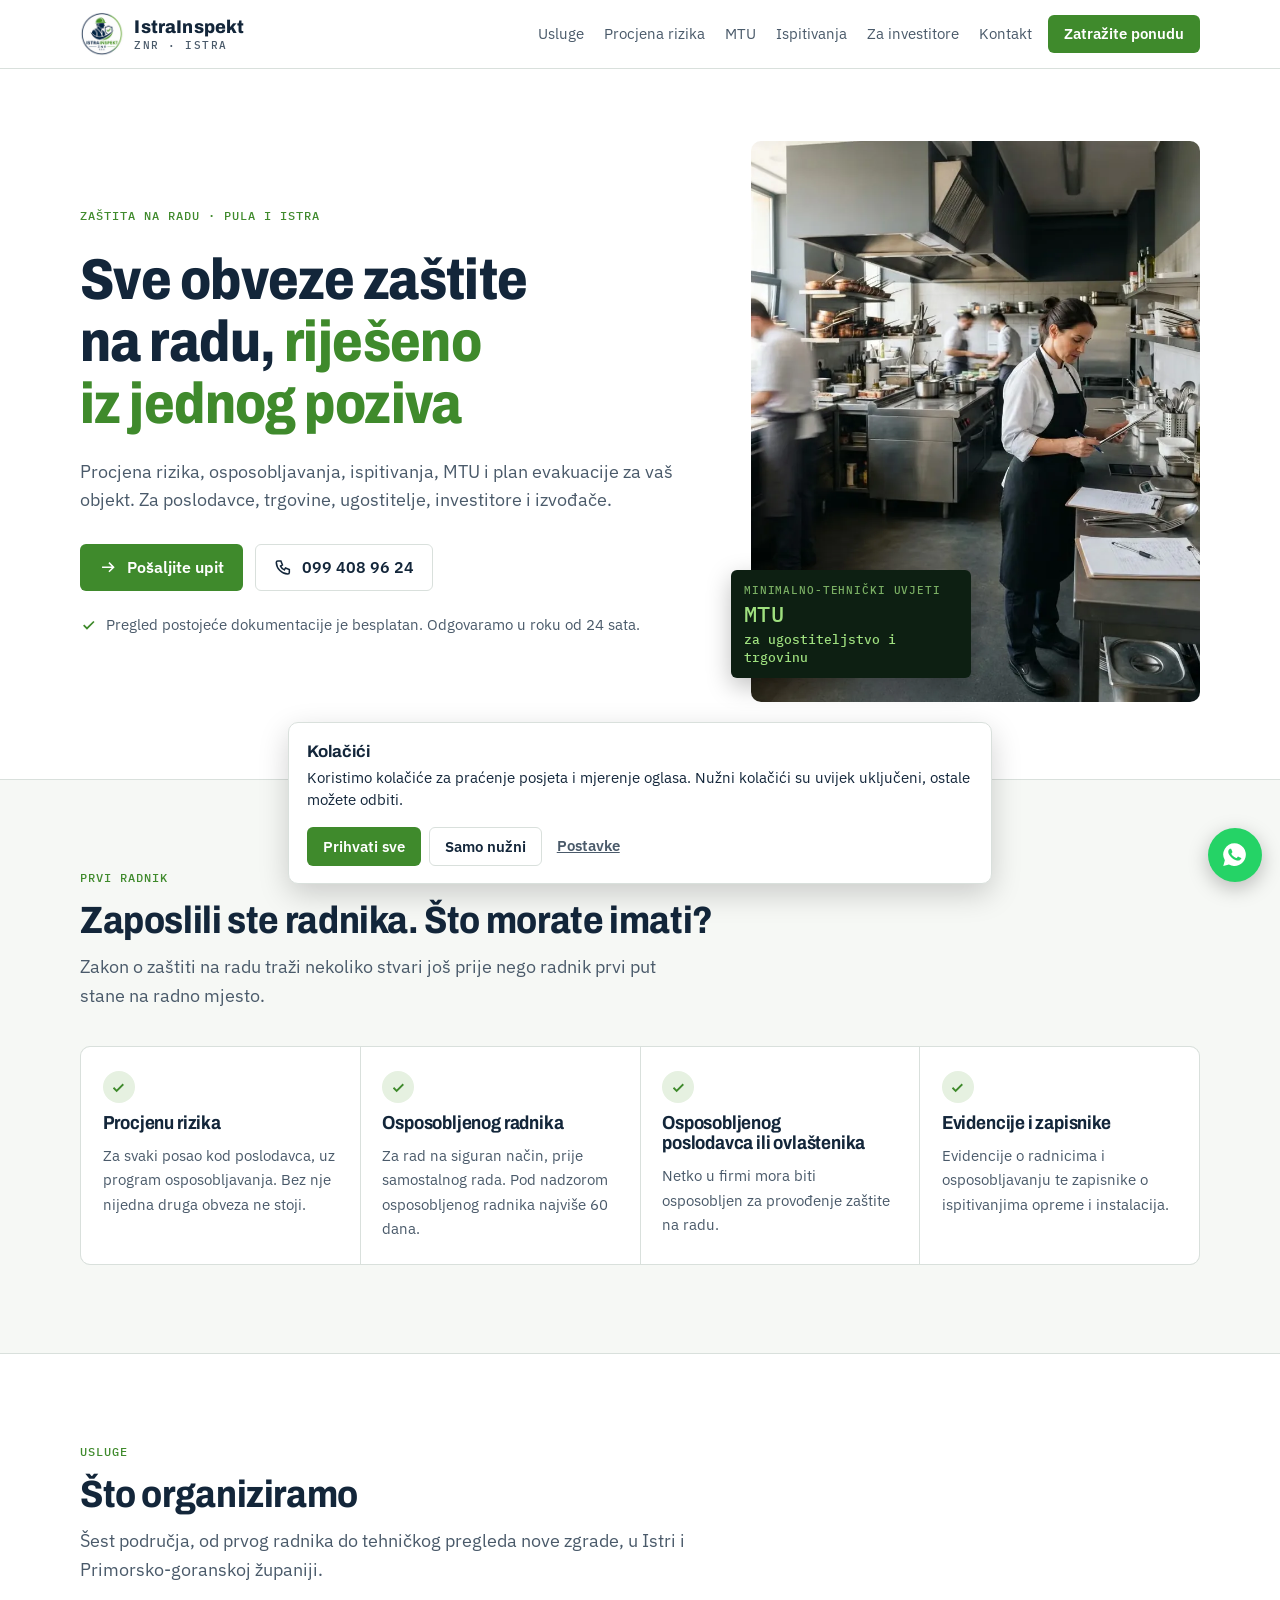
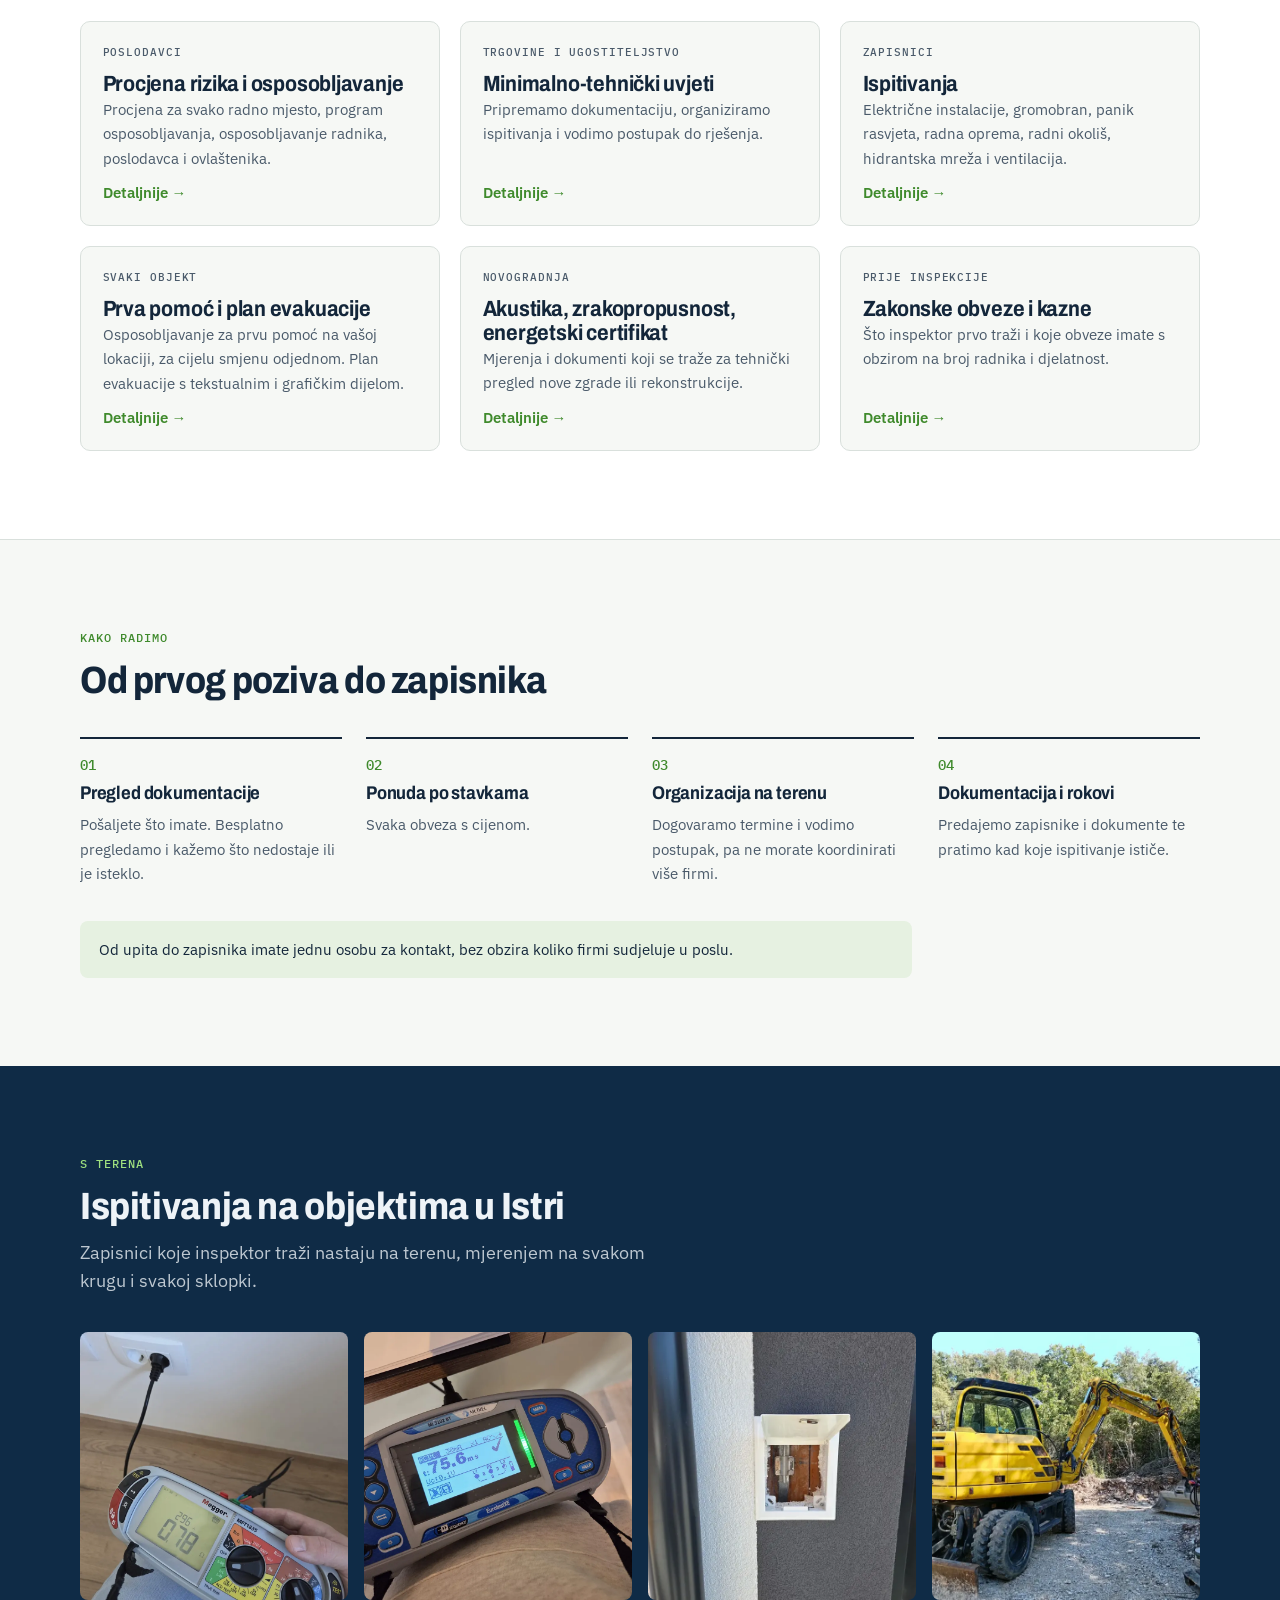
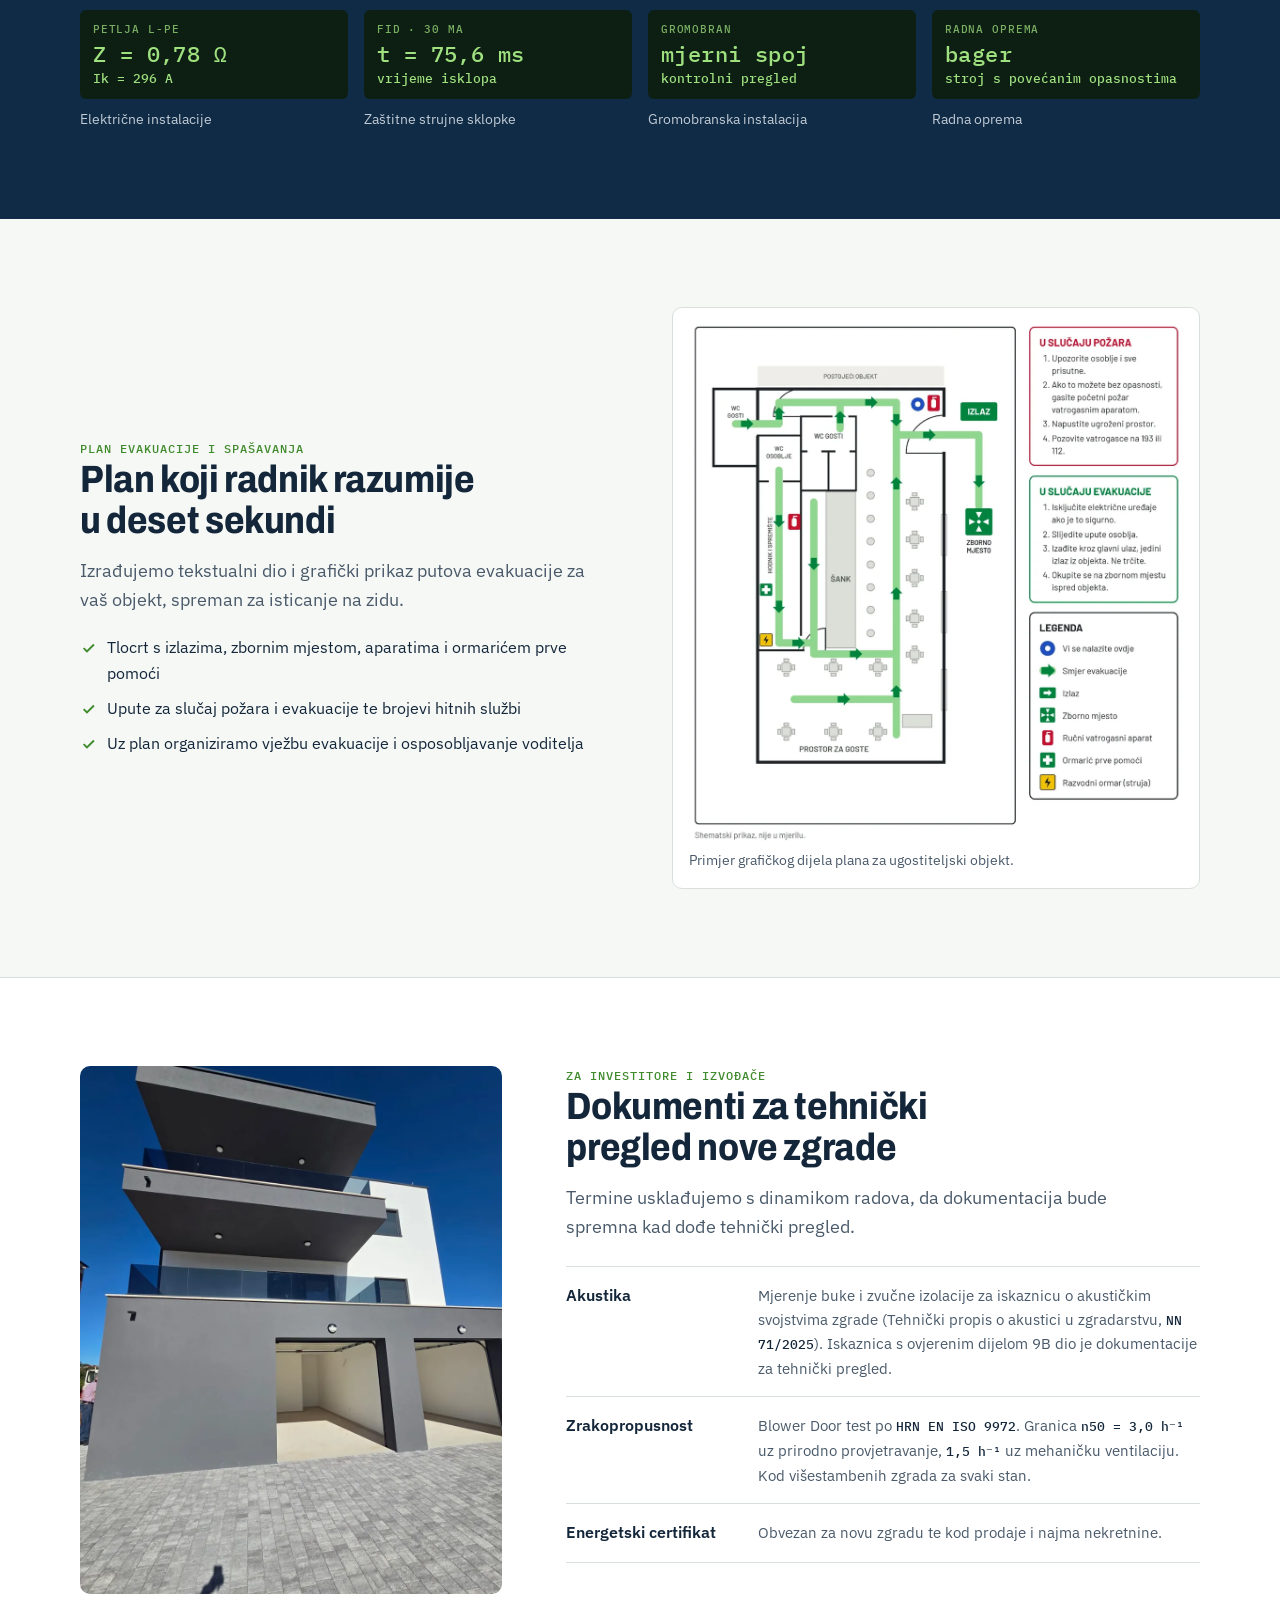
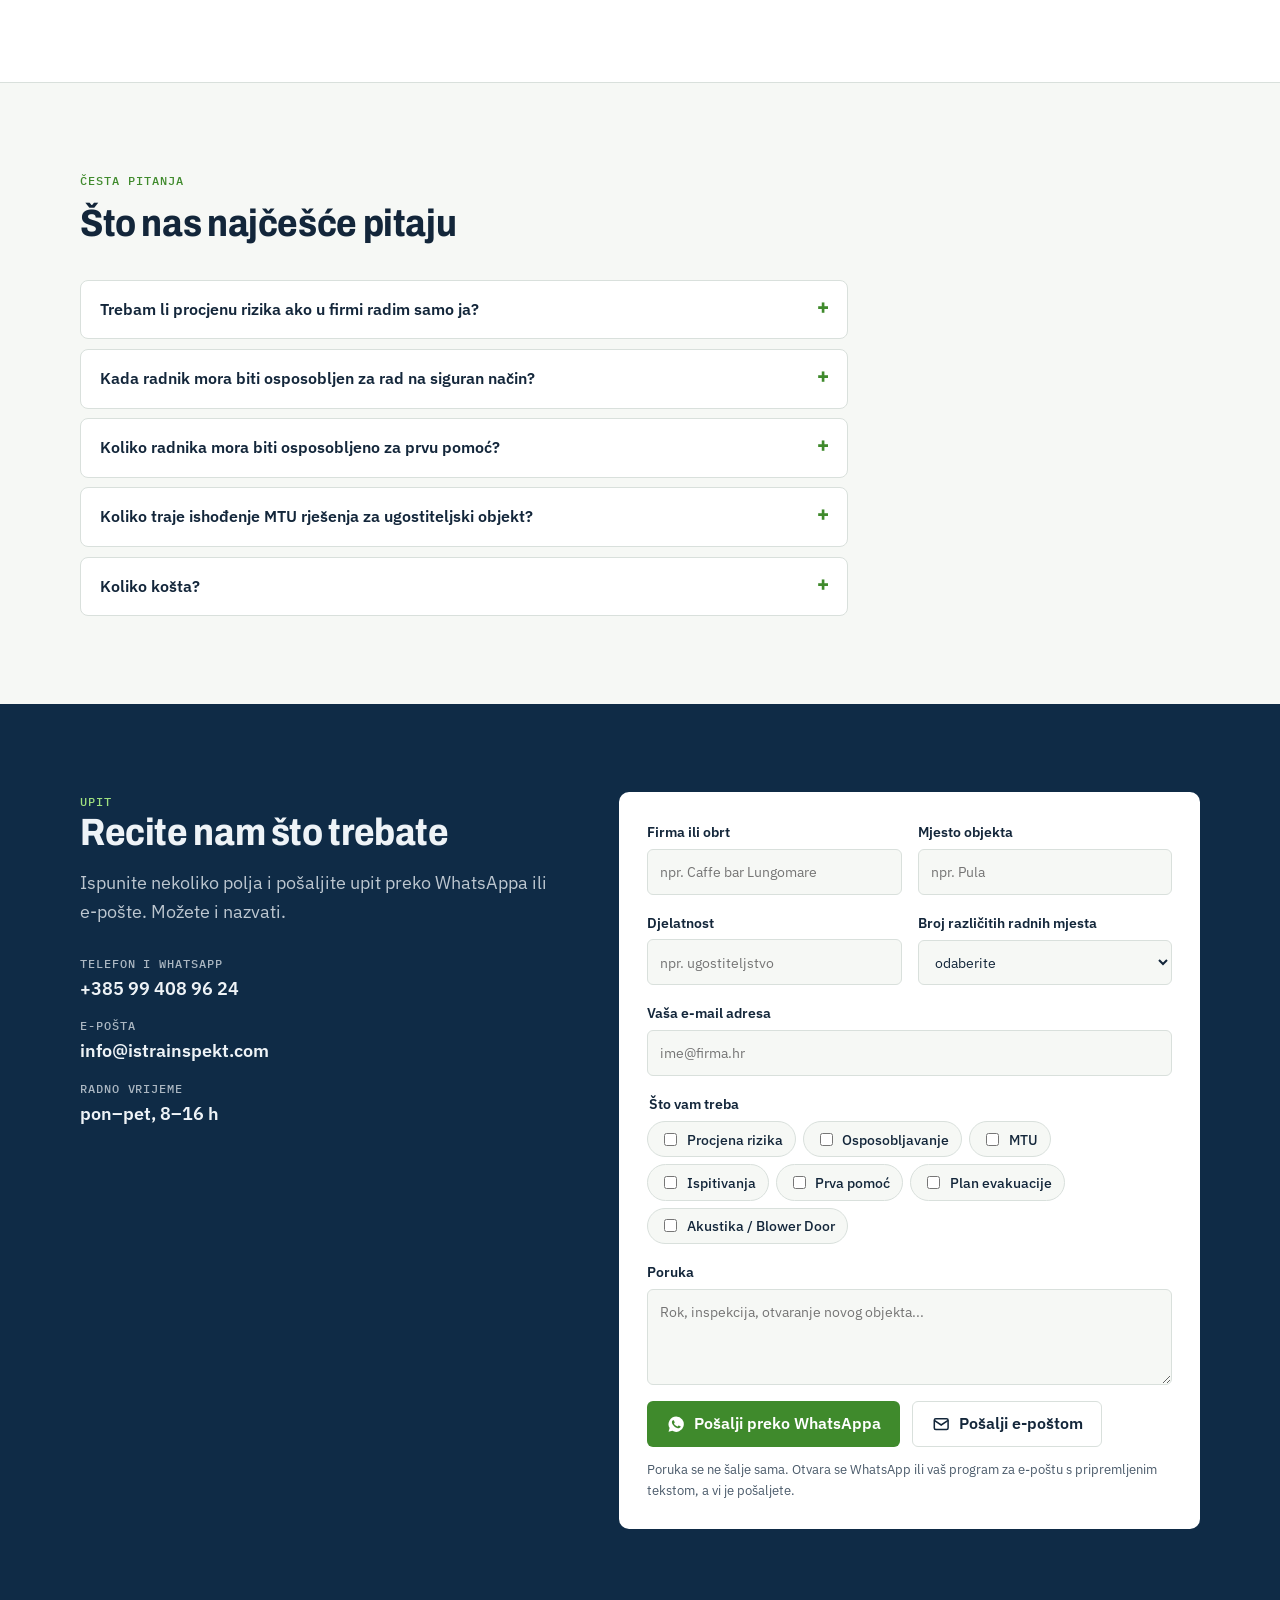
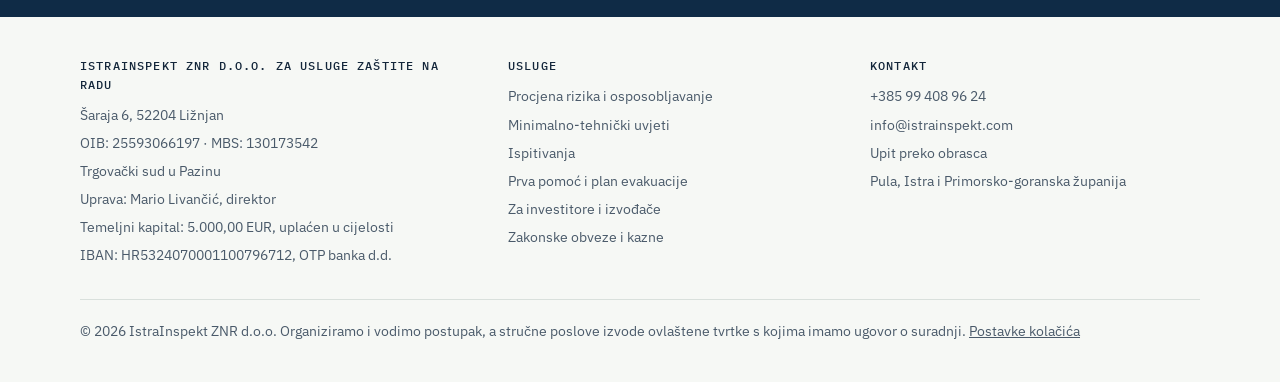
==== commit e9ab30e1: "Naslovnica: makni rečenicu koja se ponavlja na stranici Usluge U uvodu naslovnice umjesto "Organizir" ====
--- a/index.html
+++ b/index.html
@@ -115,7 +115,7 @@
       "itemOffered": {
        "@type": "Service",
        "name": "Procjena rizika i osposobljavanje radnika",
-       "url": "https://istrainspekt.com/procjena-rizika-osposobljavanje"
+       "url": "https://istrainspekt.com/procjena-rizika-osposobljavanje/"
       }
      },
      {
@@ -123,7 +123,7 @@
       "itemOffered": {
        "@type": "Service",
        "name": "Minimalno-tehnički uvjeti (MTU)",
-       "url": "https://istrainspekt.com/mtu"
+       "url": "https://istrainspekt.com/mtu/"
       }
      },
      {
@@ -131,7 +131,7 @@
       "itemOffered": {
        "@type": "Service",
        "name": "Ispitivanja instalacija, radne opreme i radnog okoliša",
-       "url": "https://istrainspekt.com/ispitivanja"
+       "url": "https://istrainspekt.com/ispitivanja/"
       }
      },
      {
@@ -139,7 +139,7 @@
       "itemOffered": {
        "@type": "Service",
        "name": "Prva pomoć i plan evakuacije",
-       "url": "https://istrainspekt.com/prva-pomoc-evakuacija"
+       "url": "https://istrainspekt.com/prva-pomoc-evakuacija/"
       }
      },
      {
@@ -147,7 +147,7 @@
       "itemOffered": {
        "@type": "Service",
        "name": "Akustika, zrakopropusnost i energetski certifikat za investitore",
-       "url": "https://istrainspekt.com/investitori-izvodaci"
+       "url": "https://istrainspekt.com/investitori-izvodaci/"
       }
      }
     ]
@@ -211,12 +211,12 @@
       <span>IstraInspekt<small>ZNR · ISTRA</small></span>
     </a>
     <nav class="nav" id="nav" aria-label="Glavni izbornik">
-      <a href="/usluge">Usluge</a>
-      <a href="/procjena-rizika-osposobljavanje">Procjena rizika</a>
-      <a href="/mtu">MTU</a>
-      <a href="/ispitivanja">Ispitivanja</a>
-      <a href="/investitori-izvodaci">Za investitore</a>
-      <a href="/kontakt">Kontakt</a>
+      <a href="/usluge/">Usluge</a>
+      <a href="/procjena-rizika-osposobljavanje/">Procjena rizika</a>
+      <a href="/mtu/">MTU</a>
+      <a href="/ispitivanja/">Ispitivanja</a>
+      <a href="/investitori-izvodaci/">Za investitore</a>
+      <a href="/kontakt/">Kontakt</a>
     </nav>
     <button class="menu-btn" id="menuBtn" aria-expanded="false" aria-controls="nav">Izbornik</button>
     <a class="btn btn-primary btn-wa-top" href="#upit">Zatražite ponudu</a>
@@ -228,7 +228,7 @@
     <div class="hero-copy">
       <p class="eyebrow">Zaštita na radu · Pula i Istra</p>
       <h1>Sve obveze zaštite na radu, <em>riješeno iz jednog poziva</em></h1>
-      <p class="lead">Procjena rizika, osposobljavanja, ispitivanja, MTU i plan evakuacije za vaš objekt. Organiziramo i vodimo cijeli postupak, a u ponudi je svaka stavka s cijenom.</p>
+      <p class="lead">Procjena rizika, osposobljavanja, ispitivanja, MTU i plan evakuacije za vaš objekt. Za poslodavce, trgovine, ugostitelje, investitore i izvođače.</p>
       <div class="hero-cta">
         <a class="btn btn-primary" href="#upit" data-track="cta-hero">
           <svg viewBox="0 0 24 24" fill="none" stroke="currentColor" stroke-width="2"><path d="M4 12h14M13 6l6 6-6 6"/></svg>
@@ -292,35 +292,35 @@
     <div class="sec-head">
       <p class="eyebrow">Usluge</p>
       <h2>Što organiziramo</h2>
-      <p class="lead">Za poslodavce, ugostitelje i trgovine te za investitore i izvođače u Istri i Primorsko-goranskoj županiji.</p>
+      <p class="lead">Šest područja, od prvog radnika do tehničkog pregleda nove zgrade, u Istri i Primorsko-goranskoj županiji.</p>
     </div>
     <div class="svc-list">
-      <a class="svc" href="/procjena-rizika-osposobljavanje">
+      <a class="svc" href="/procjena-rizika-osposobljavanje/">
         <span class="tag">Poslodavci</span>
         <div><h3>Procjena rizika i osposobljavanje</h3><p>Procjena za svako radno mjesto, program osposobljavanja, osposobljavanje radnika, poslodavca i ovlaštenika.</p></div>
         <span class="more">Detaljnije →</span>
       </a>
-      <a class="svc" href="/mtu">
+      <a class="svc" href="/mtu/">
         <span class="tag">Trgovine i ugostiteljstvo</span>
         <div><h3>Minimalno-tehnički uvjeti</h3><p>Pripremamo dokumentaciju, organiziramo ispitivanja i vodimo postupak do rješenja.</p></div>
         <span class="more">Detaljnije →</span>
       </a>
-      <a class="svc" href="/ispitivanja">
+      <a class="svc" href="/ispitivanja/">
         <span class="tag">Zapisnici</span>
         <div><h3>Ispitivanja</h3><p>Električne instalacije, gromobran, panik rasvjeta, radna oprema, radni okoliš, hidrantska mreža i ventilacija.</p></div>
         <span class="more">Detaljnije →</span>
       </a>
-      <a class="svc" href="/prva-pomoc-evakuacija">
+      <a class="svc" href="/prva-pomoc-evakuacija/">
         <span class="tag">Svaki objekt</span>
         <div><h3>Prva pomoć i plan evakuacije</h3><p>Osposobljavanje za prvu pomoć na vašoj lokaciji, za cijelu smjenu odjednom. Plan evakuacije s tekstualnim i grafičkim dijelom.</p></div>
         <span class="more">Detaljnije →</span>
       </a>
-      <a class="svc" href="/investitori-izvodaci">
+      <a class="svc" href="/investitori-izvodaci/">
         <span class="tag">Novogradnja</span>
         <div><h3>Akustika, zrakopropusnost, energetski certifikat</h3><p>Mjerenja i dokumenti koji se traže za tehnički pregled nove zgrade ili rekonstrukcije.</p></div>
         <span class="more">Detaljnije →</span>
       </a>
-      <a class="svc" href="/obveze-i-kazne">
+      <a class="svc" href="/obveze-i-kazne/">
         <span class="tag">Prije inspekcije</span>
         <div><h3>Zakonske obveze i kazne</h3><p>Što inspektor prvo traži i koje obveze imate s obzirom na broj radnika i djelatnost.</p></div>
         <span class="more">Detaljnije →</span>
@@ -493,12 +493,12 @@
       <div>
         <h4>Usluge</h4>
         <ul>
-          <li><a href="/procjena-rizika-osposobljavanje">Procjena rizika i osposobljavanje</a></li>
-          <li><a href="/mtu">Minimalno-tehnički uvjeti</a></li>
-          <li><a href="/ispitivanja">Ispitivanja</a></li>
-          <li><a href="/prva-pomoc-evakuacija">Prva pomoć i plan evakuacije</a></li>
-          <li><a href="/investitori-izvodaci">Za investitore i izvođače</a></li>
-          <li><a href="/obveze-i-kazne">Zakonske obveze i kazne</a></li>
+          <li><a href="/procjena-rizika-osposobljavanje/">Procjena rizika i osposobljavanje</a></li>
+          <li><a href="/mtu/">Minimalno-tehnički uvjeti</a></li>
+          <li><a href="/ispitivanja/">Ispitivanja</a></li>
+          <li><a href="/prva-pomoc-evakuacija/">Prva pomoć i plan evakuacije</a></li>
+          <li><a href="/investitori-izvodaci/">Za investitore i izvođače</a></li>
+          <li><a href="/obveze-i-kazne/">Zakonske obveze i kazne</a></li>
         </ul>
       </div>
       <div>
@@ -506,7 +506,7 @@
         <ul>
           <li><a href="tel:+385994089624" data-track="tel">+385 99 408 96 24</a></li>
           <li><a href="mailto:info@istrainspekt.com" data-track="mail">info@istrainspekt.com</a></li>
-          <li><a href="/kontakt">Upit preko obrasca</a></li>
+          <li><a href="/kontakt/">Upit preko obrasca</a></li>
           <li>Pula, Istra i Primorsko-goranska županija</li>
         </ul>
       </div>
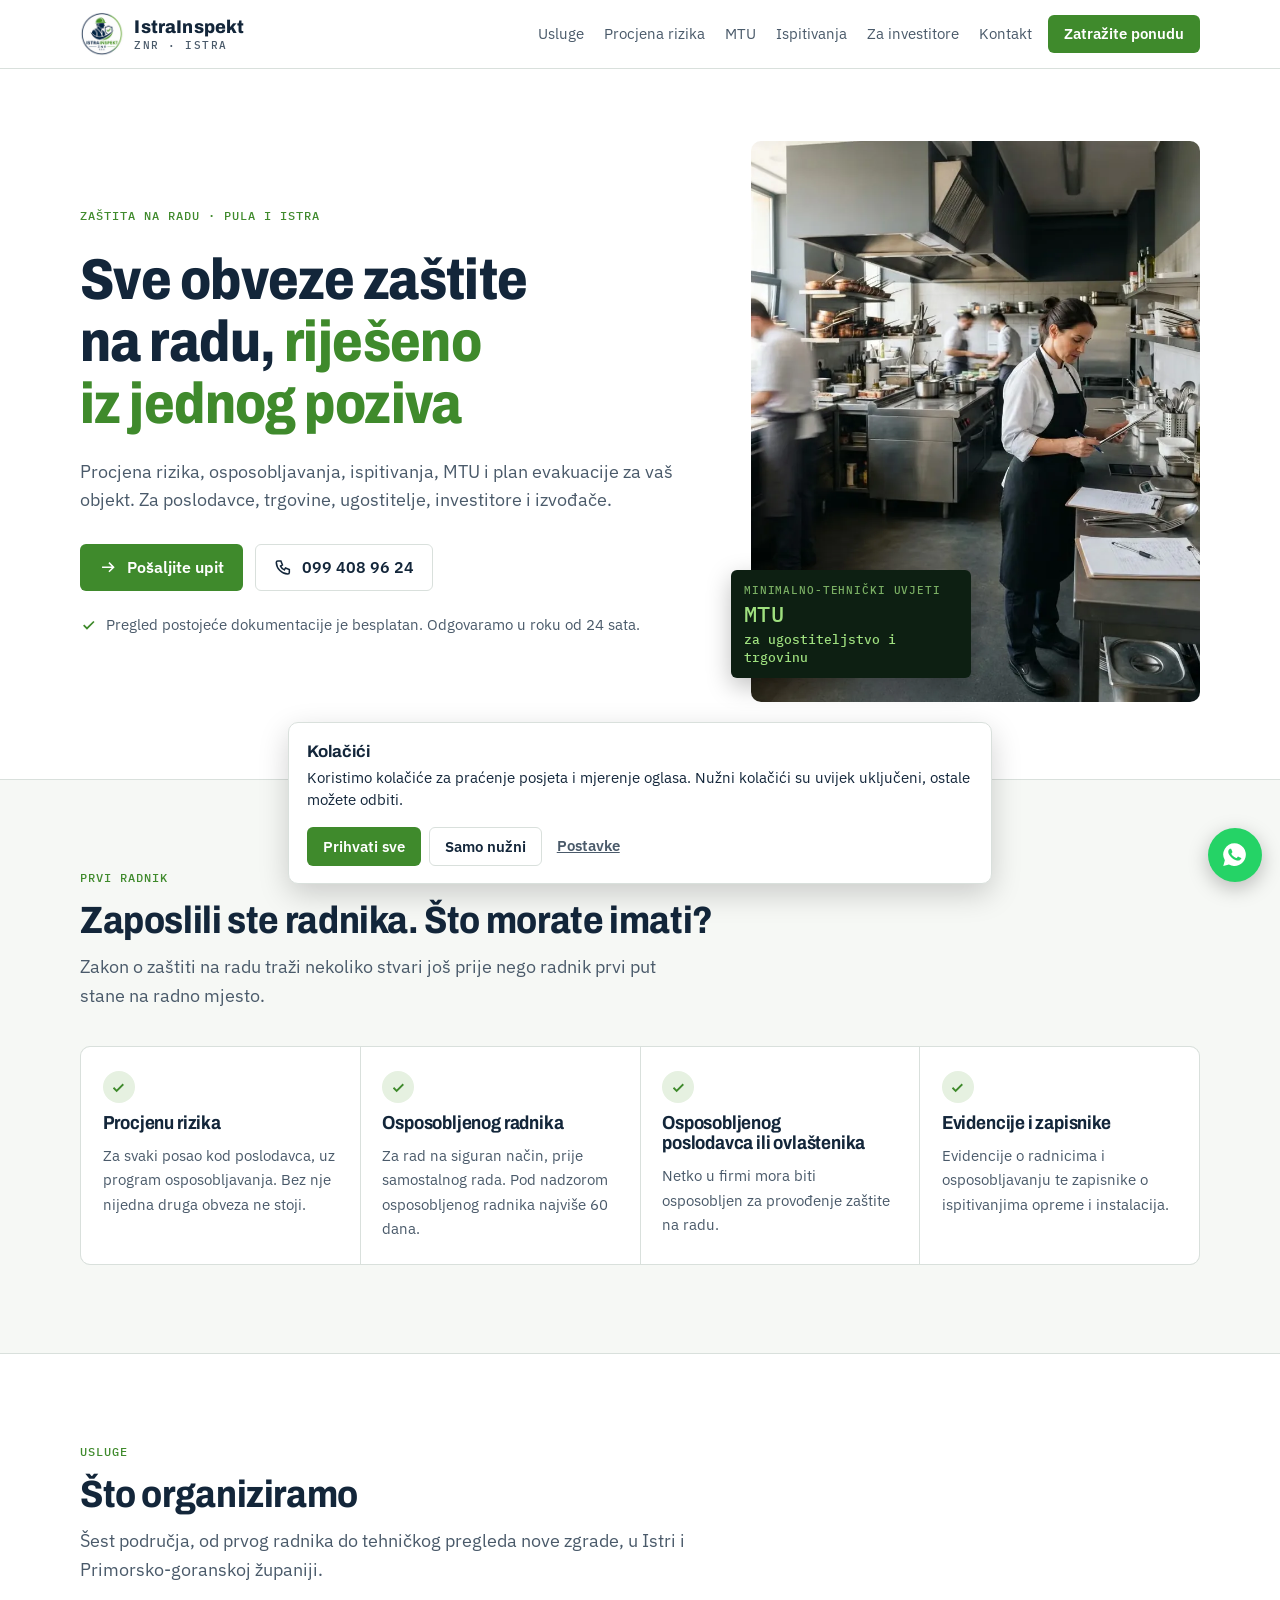
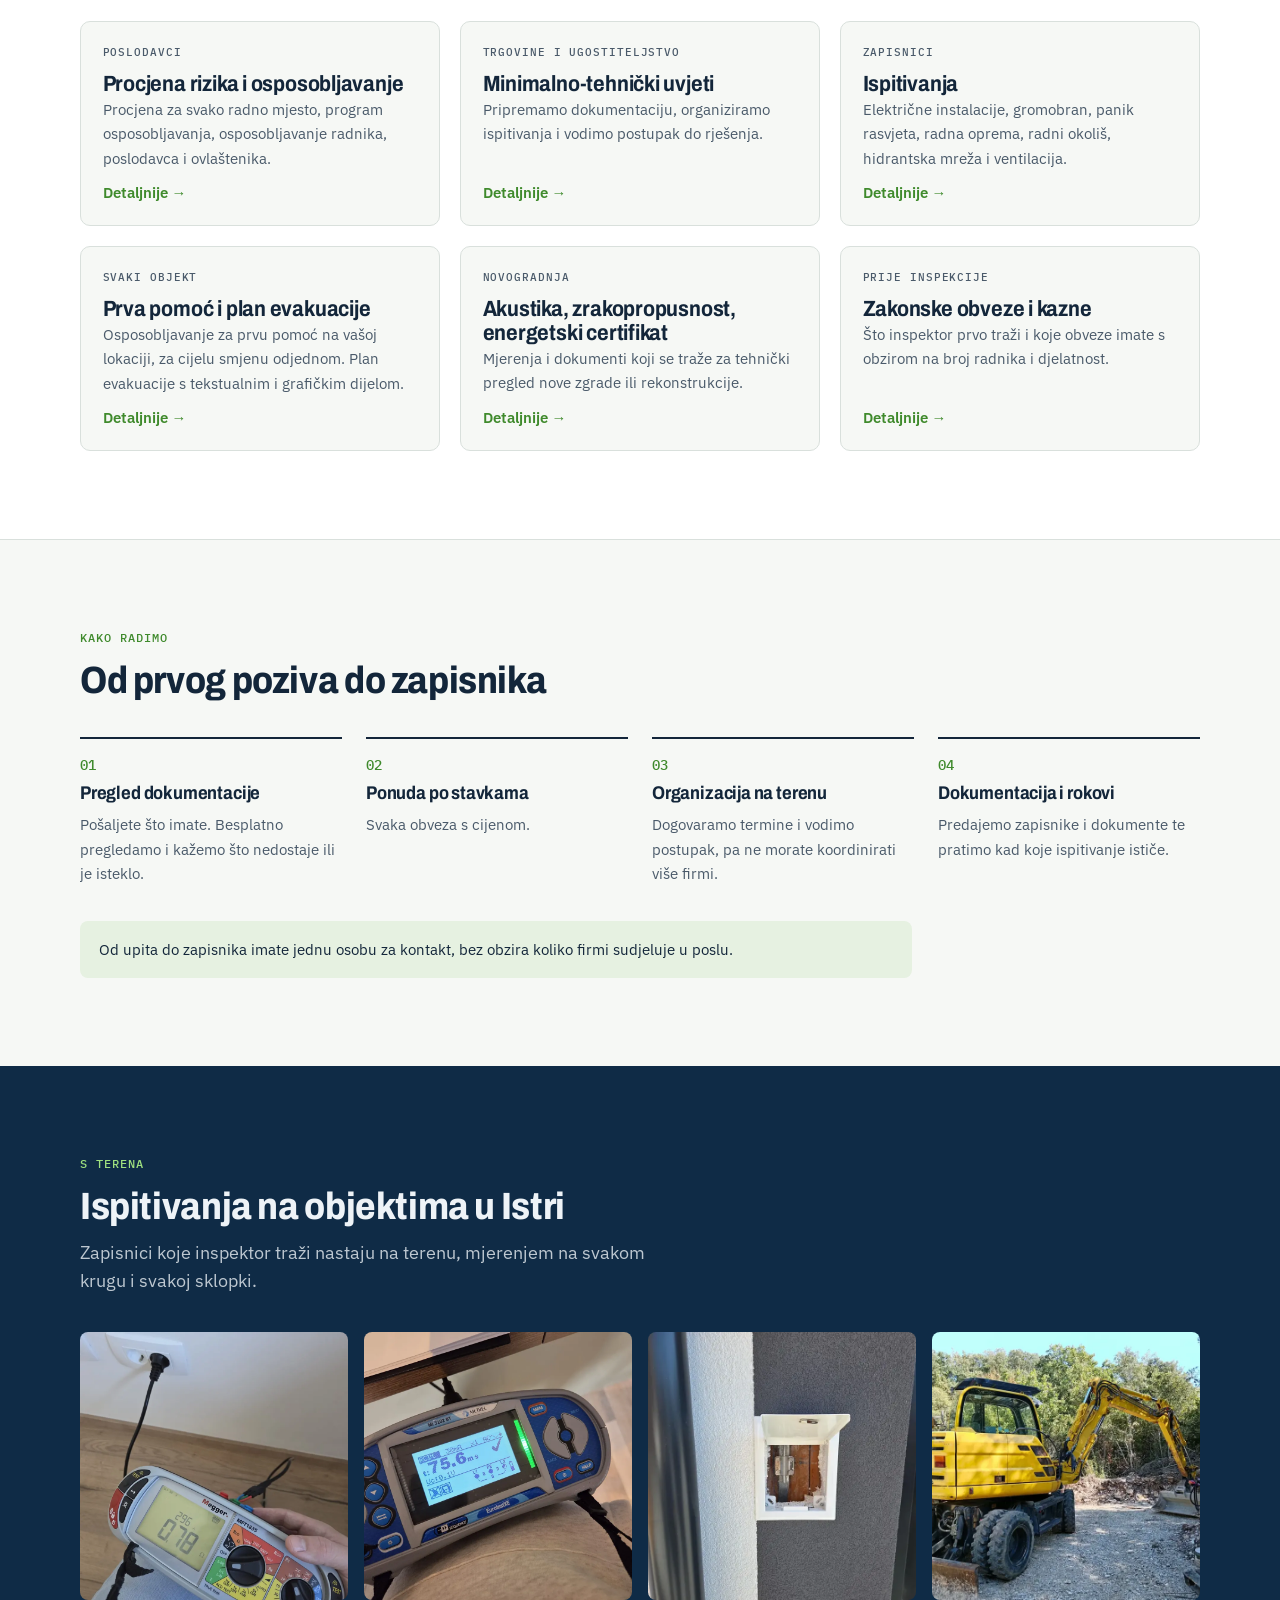
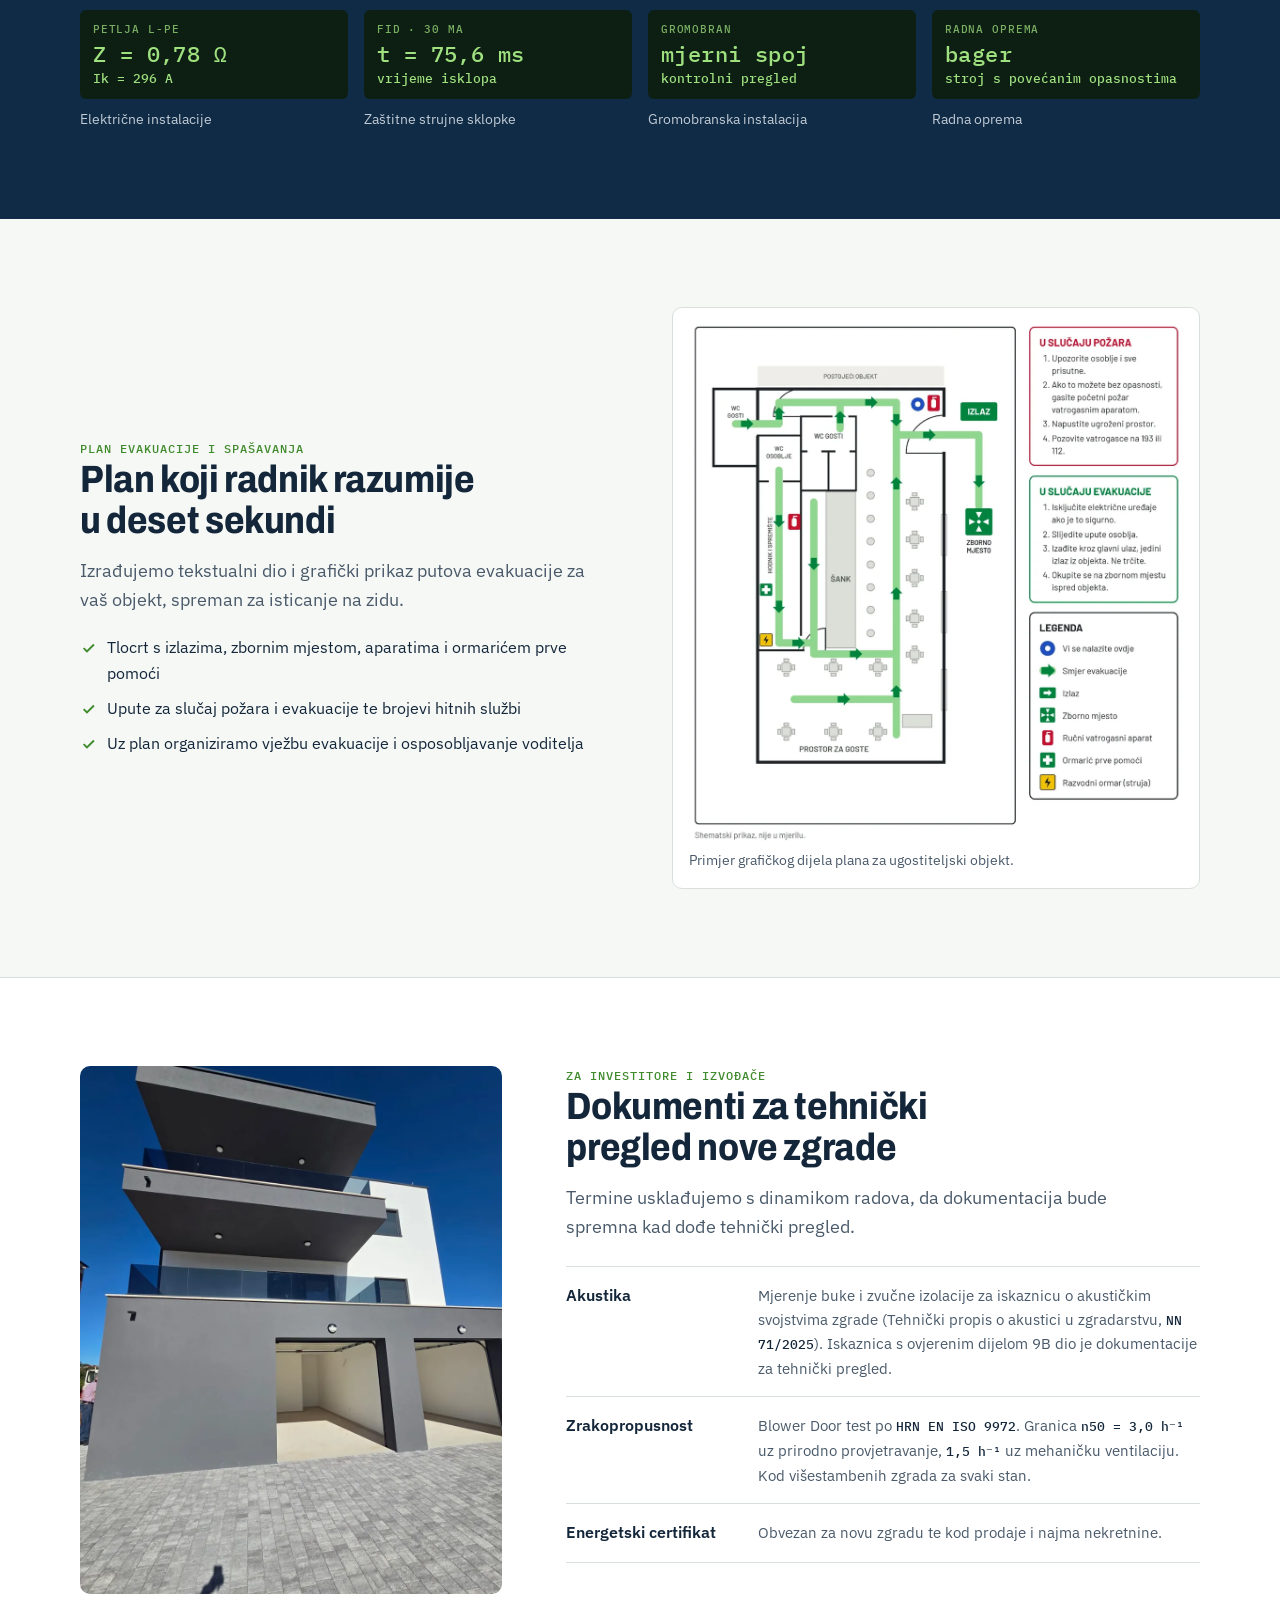
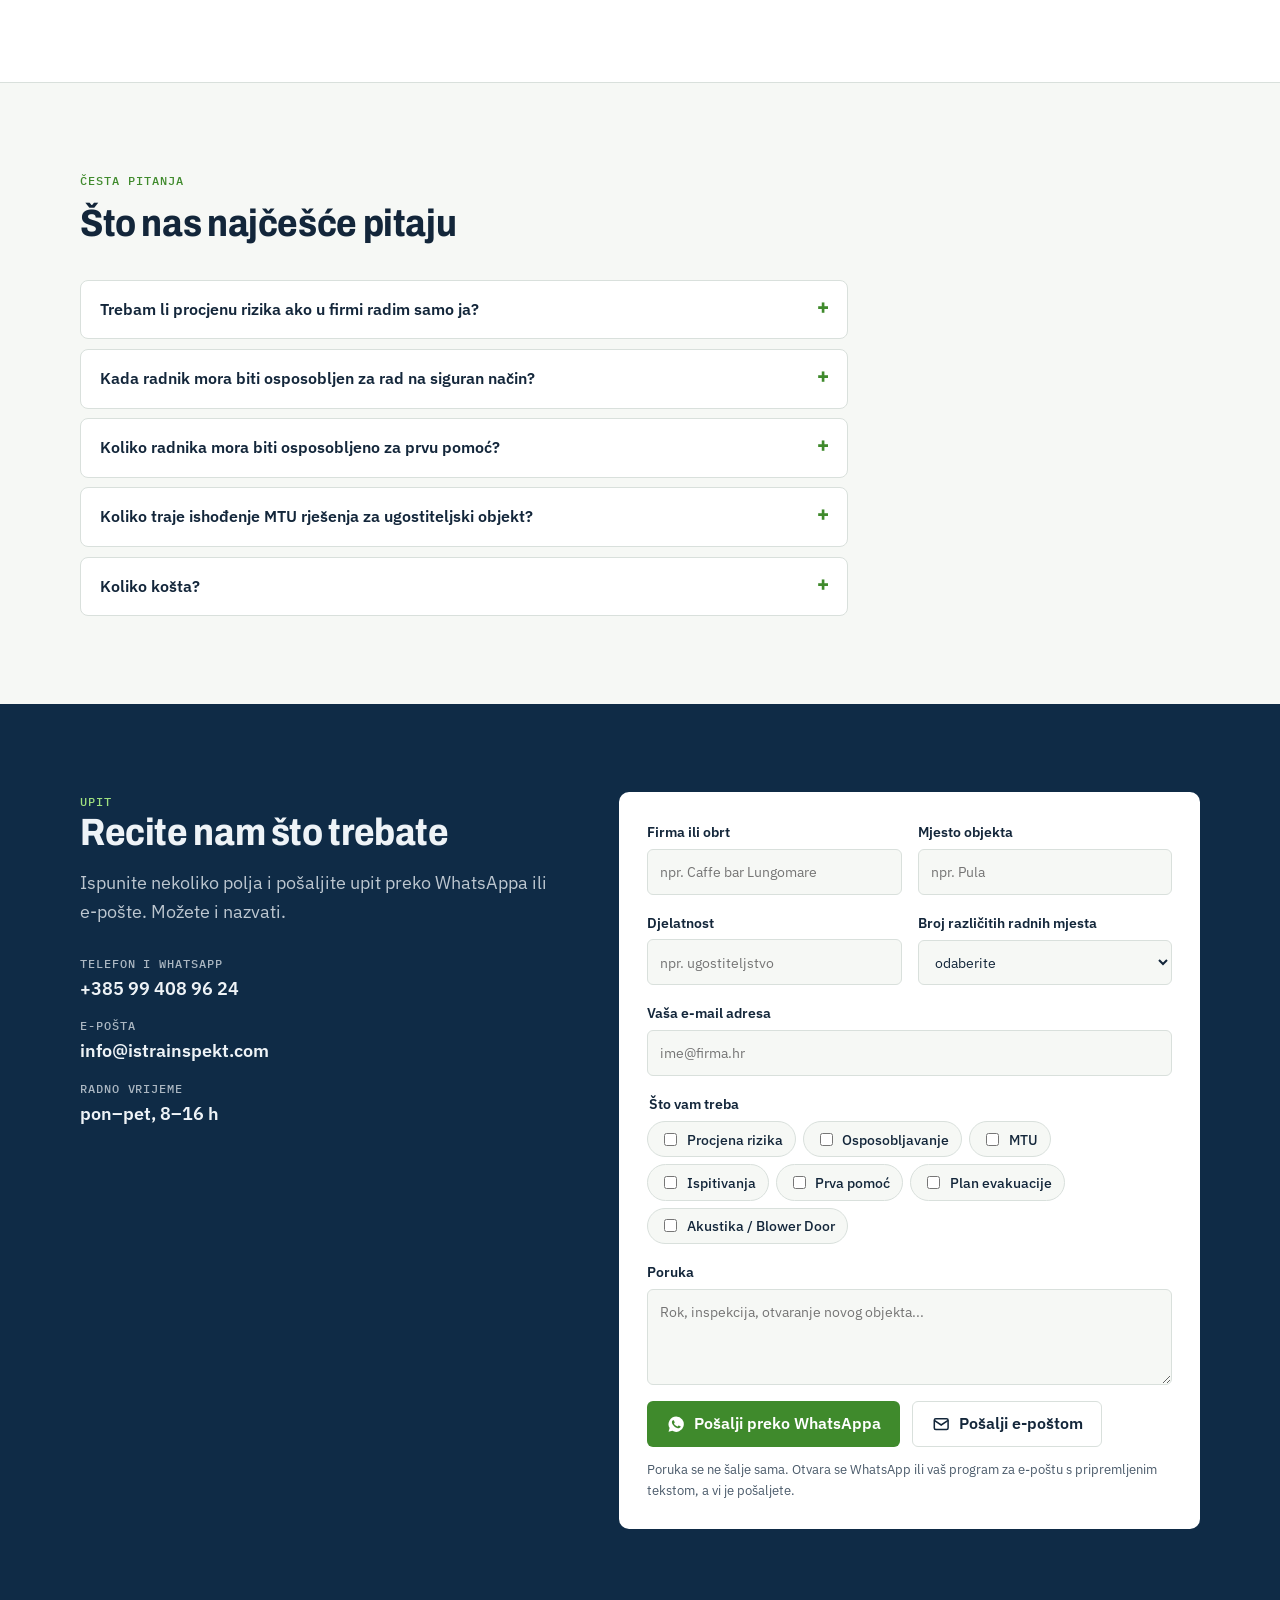
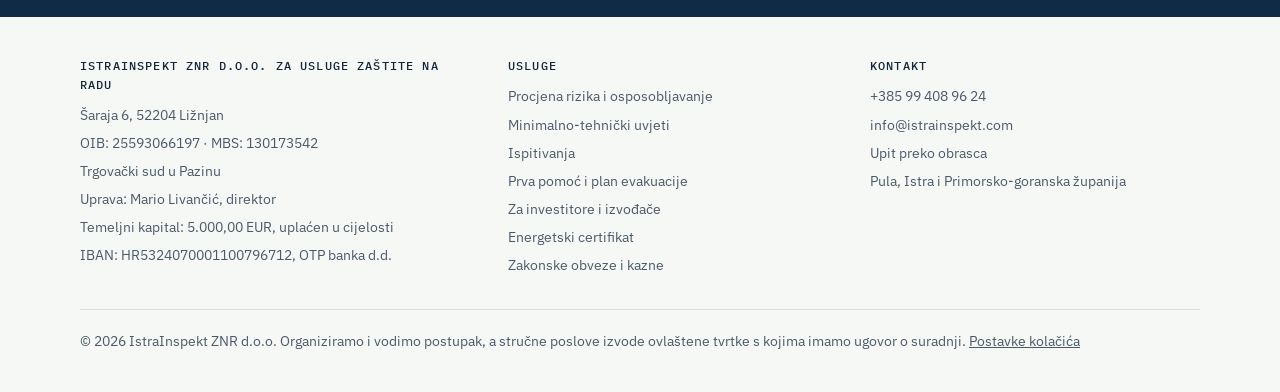
==== commit 7e5436dc: "Nova stranica Energetski certifikat, poveznice u podnožju, sitemap i llms.txt" ====
--- a/index.html
+++ b/index.html
@@ -498,6 +498,7 @@
           <li><a href="/ispitivanja/">Ispitivanja</a></li>
           <li><a href="/prva-pomoc-evakuacija/">Prva pomoć i plan evakuacije</a></li>
           <li><a href="/investitori-izvodaci/">Za investitore i izvođače</a></li>
+          <li><a href="/energetski-certifikat/">Energetski certifikat</a></li>
           <li><a href="/obveze-i-kazne/">Zakonske obveze i kazne</a></li>
         </ul>
       </div>
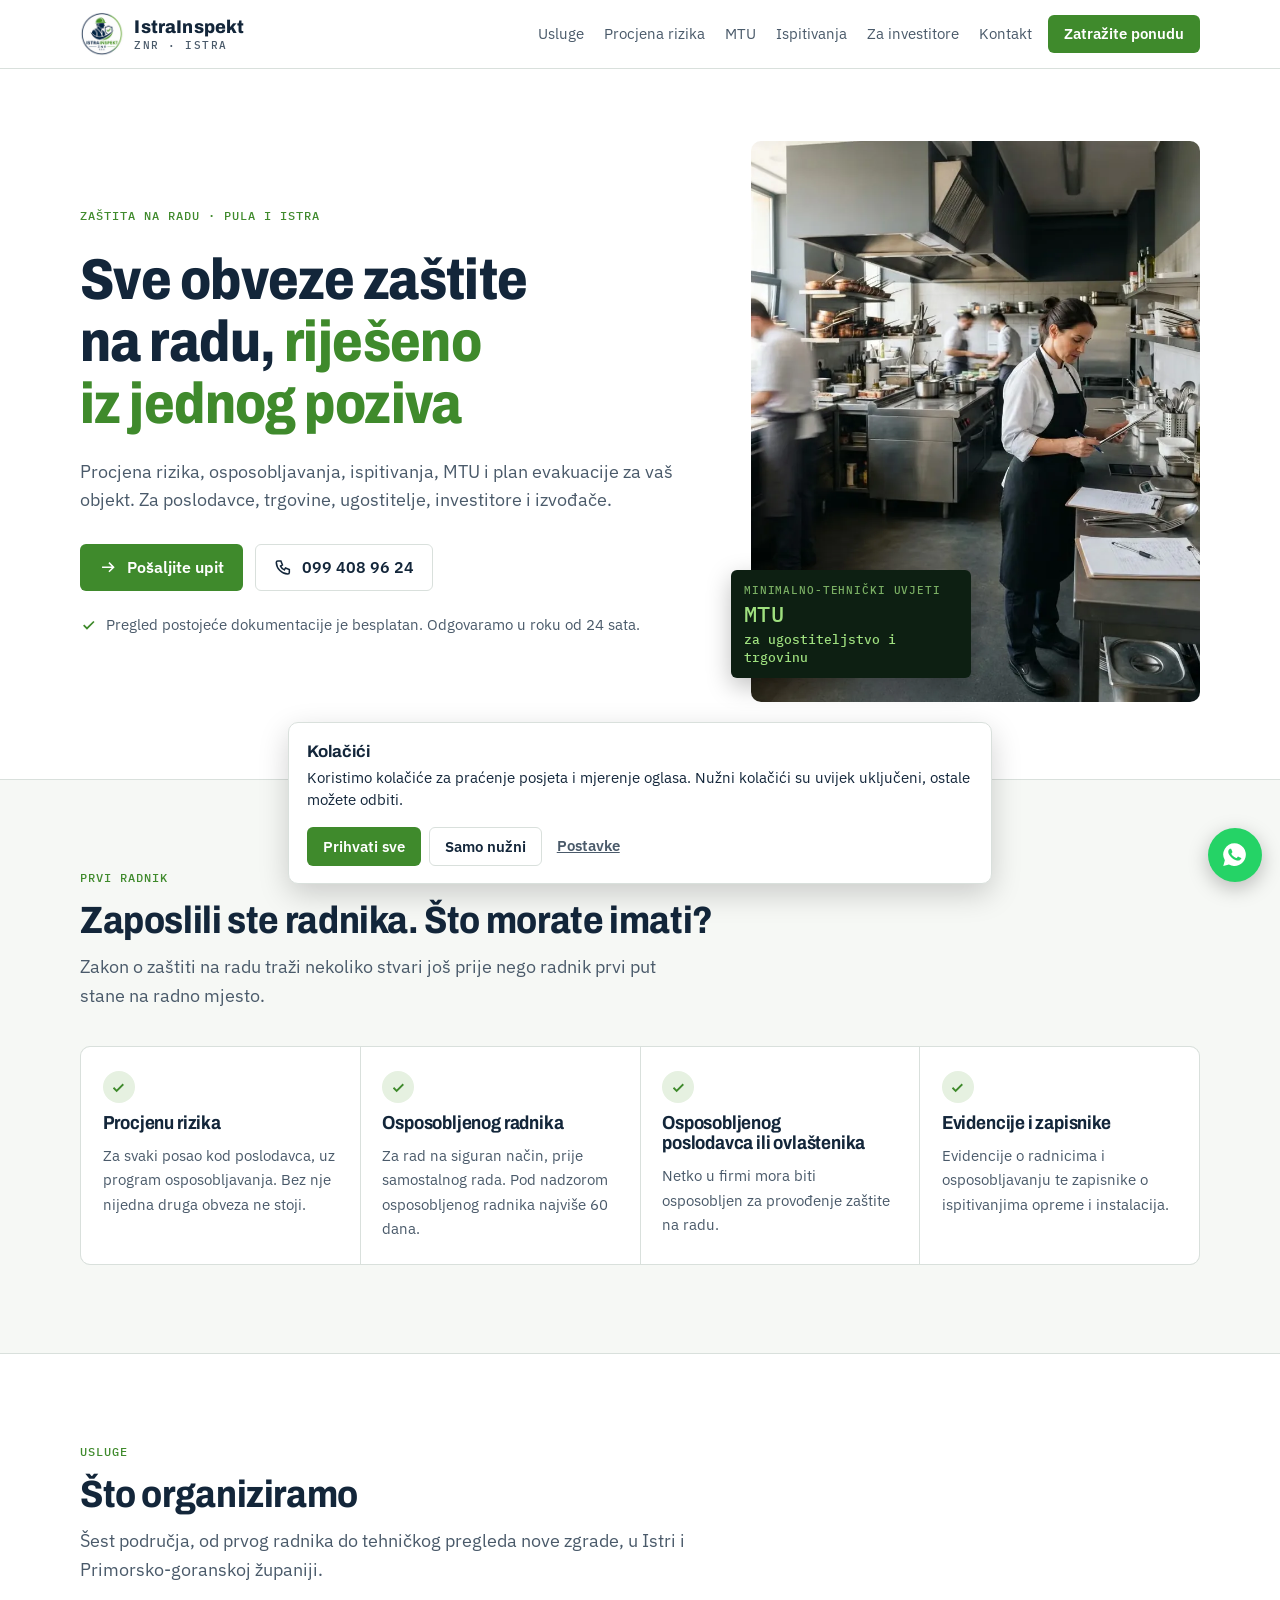
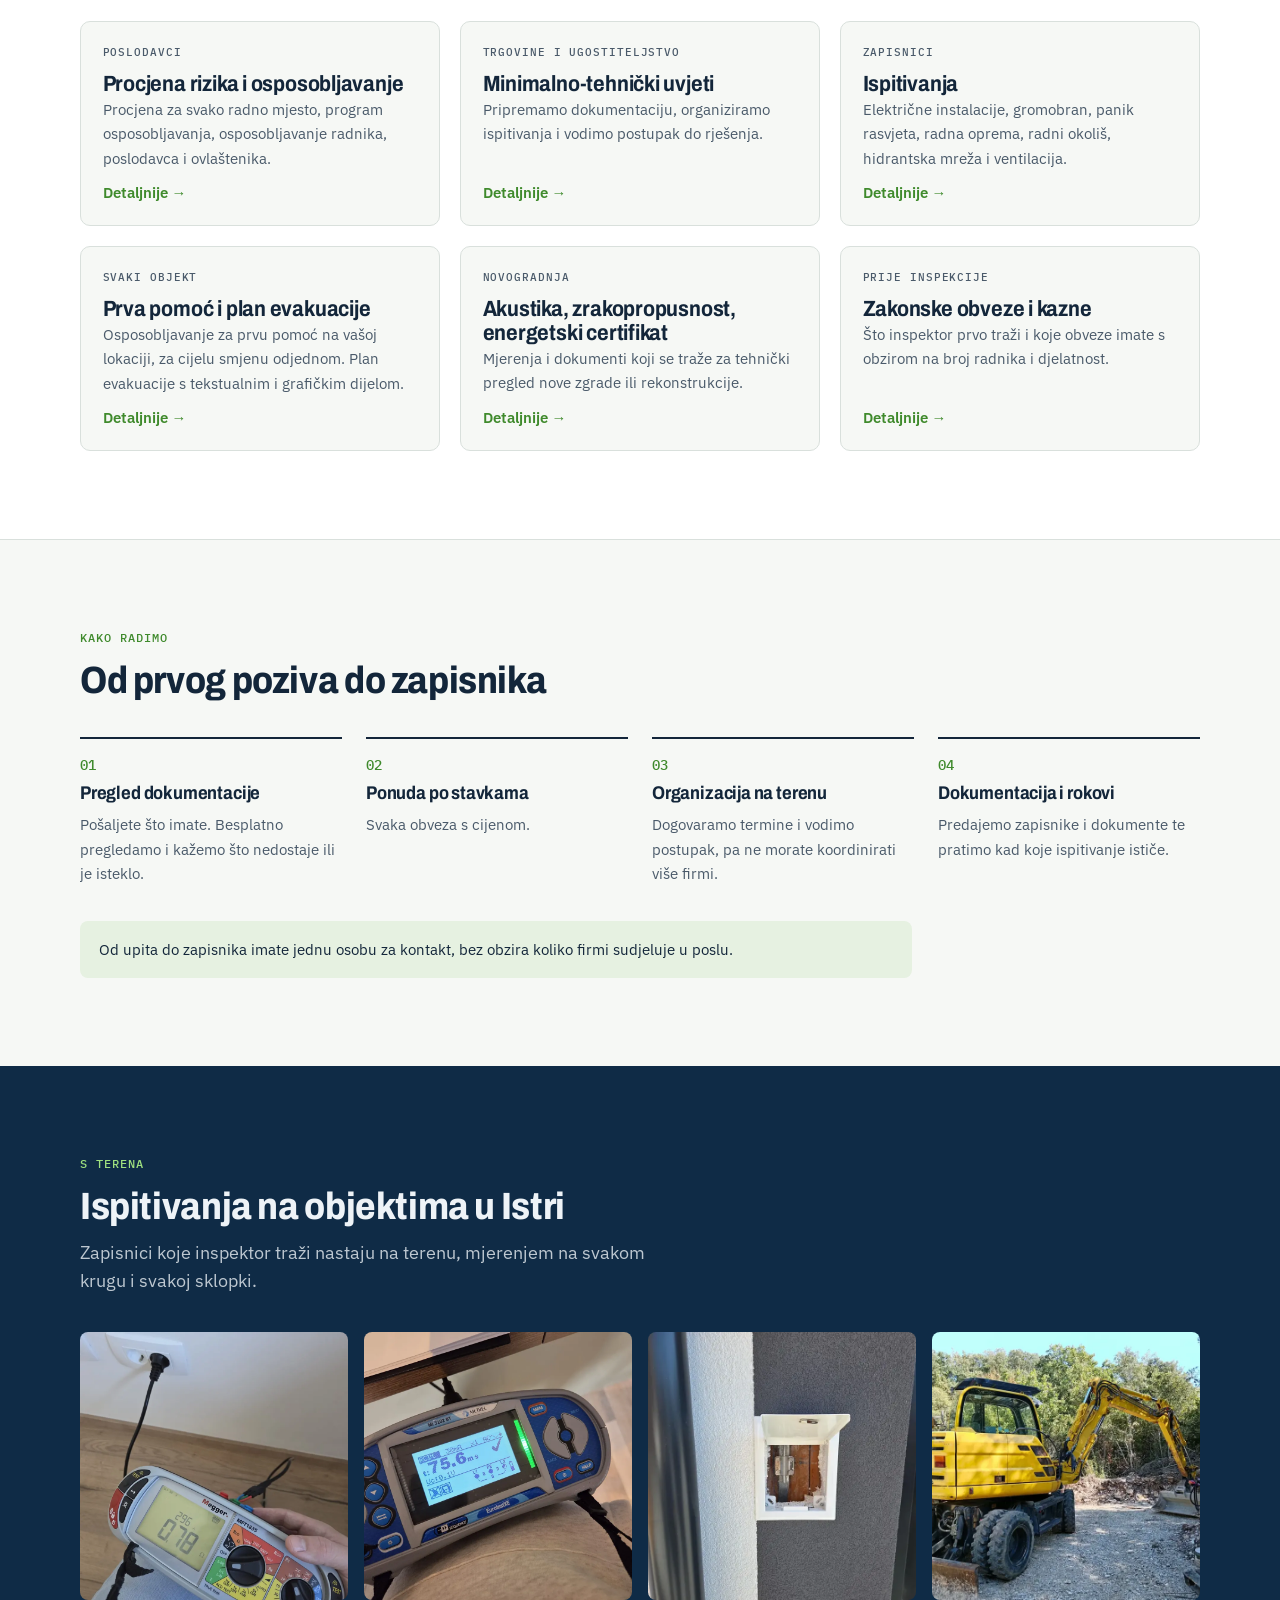
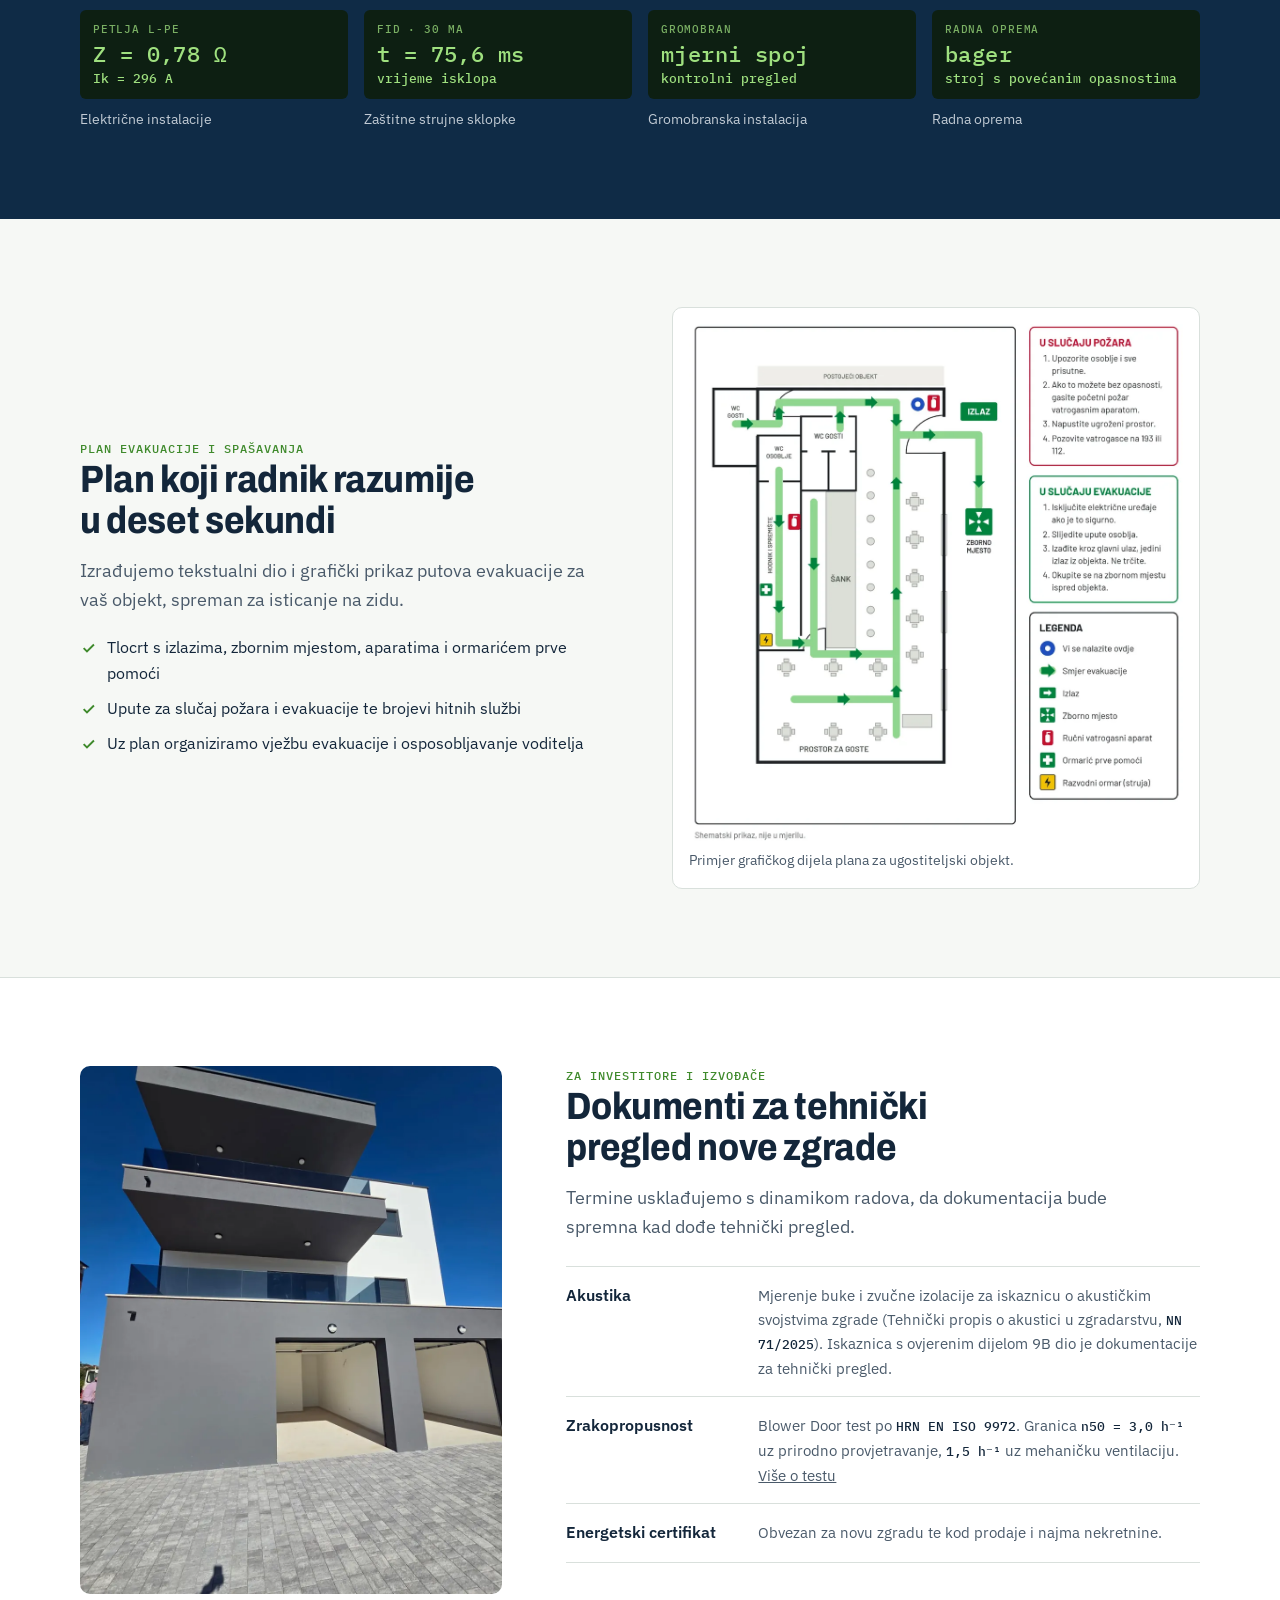
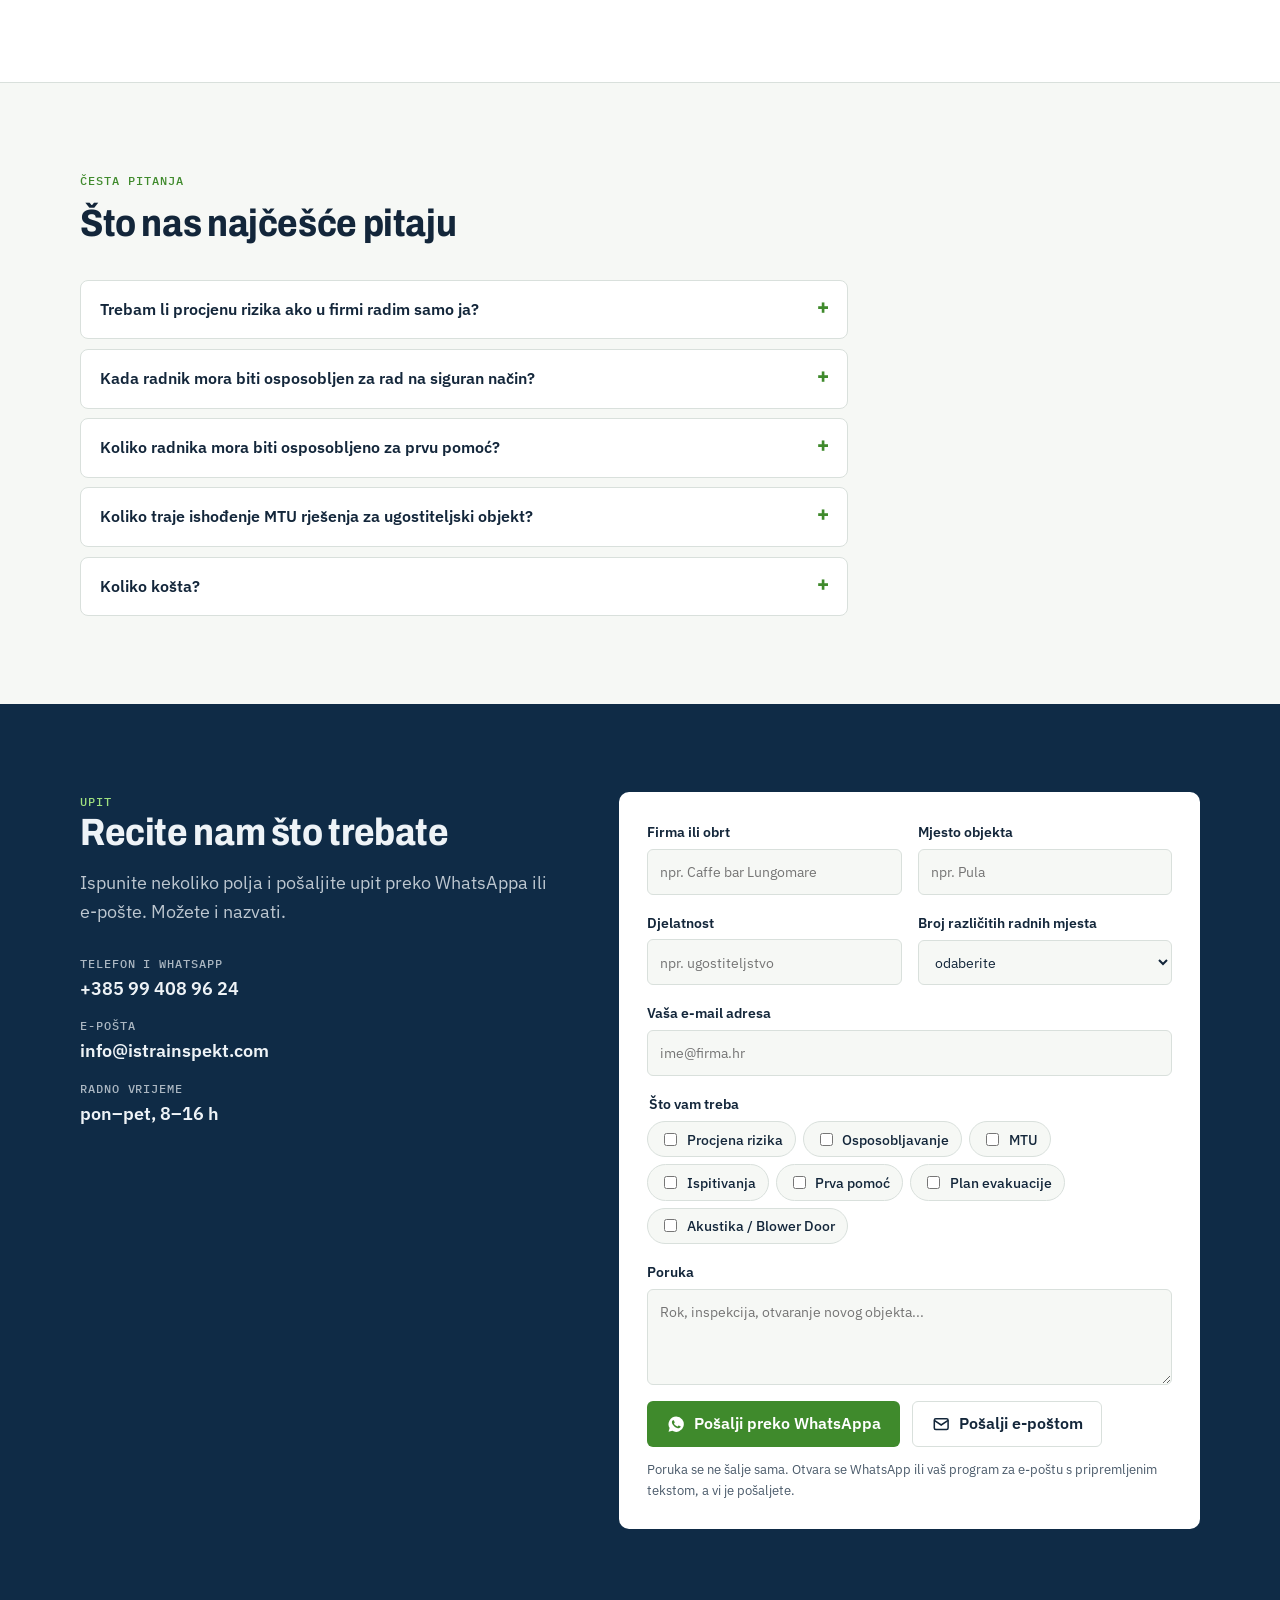
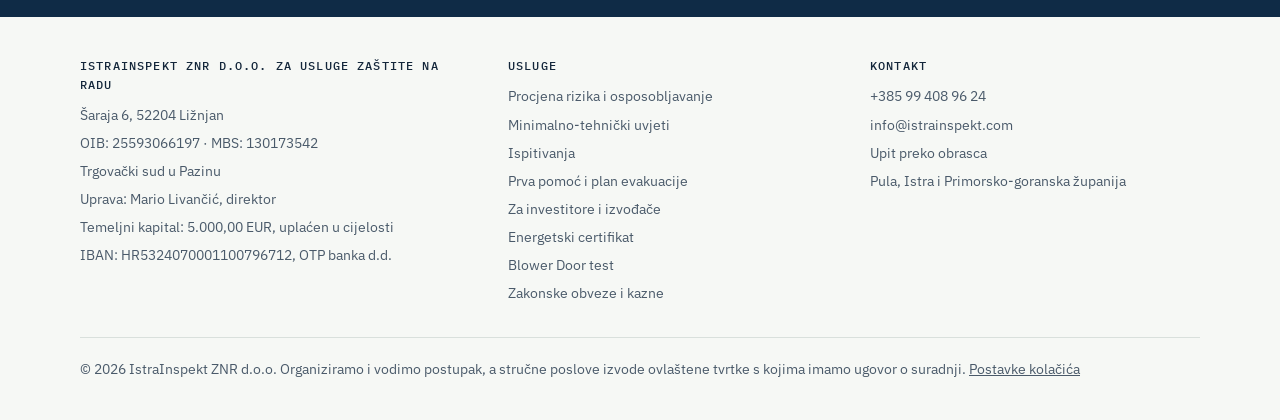
==== commit 95a44b97: "Nova stranica Blower Door test, poveznice, uklonjena neprovjerena tvrdnja o svakom stanu" ====
--- a/index.html
+++ b/index.html
@@ -405,7 +405,7 @@
       <p class="lead" style="margin-top:1rem">Termine usklađujemo s dinamikom radova, da dokumentacija bude spremna kad dođe tehnički pregled.</p>
       <dl class="spec">
         <div><dt>Akustika</dt><dd>Mjerenje buke i zvučne izolacije za iskaznicu o akustičkim svojstvima zgrade (Tehnički propis o akustici u zgradarstvu, <code>NN 71/2025</code>). Iskaznica s ovjerenim dijelom 9B dio je dokumentacije za tehnički pregled.</dd></div>
-        <div><dt>Zrakopropusnost</dt><dd>Blower Door test po <code>HRN EN ISO 9972</code>. Granica <code>n50 = 3,0 h⁻¹</code> uz prirodno provjetravanje, <code>1,5 h⁻¹</code> uz mehaničku ventilaciju. Kod višestambenih zgrada za svaki stan.</dd></div>
+        <div><dt>Zrakopropusnost</dt><dd>Blower Door test po <code>HRN EN ISO 9972</code>. Granica <code>n50 = 3,0 h⁻¹</code> uz prirodno provjetravanje, <code>1,5 h⁻¹</code> uz mehaničku ventilaciju. <a href="/blower-door-test/">Više o testu</a></dd></div>
         <div><dt>Energetski certifikat</dt><dd>Obvezan za novu zgradu te kod prodaje i najma nekretnine.</dd></div>
       </dl>
     </div>
@@ -499,6 +499,7 @@
           <li><a href="/prva-pomoc-evakuacija/">Prva pomoć i plan evakuacije</a></li>
           <li><a href="/investitori-izvodaci/">Za investitore i izvođače</a></li>
           <li><a href="/energetski-certifikat/">Energetski certifikat</a></li>
+          <li><a href="/blower-door-test/">Blower Door test</a></li>
           <li><a href="/obveze-i-kazne/">Zakonske obveze i kazne</a></li>
         </ul>
       </div>
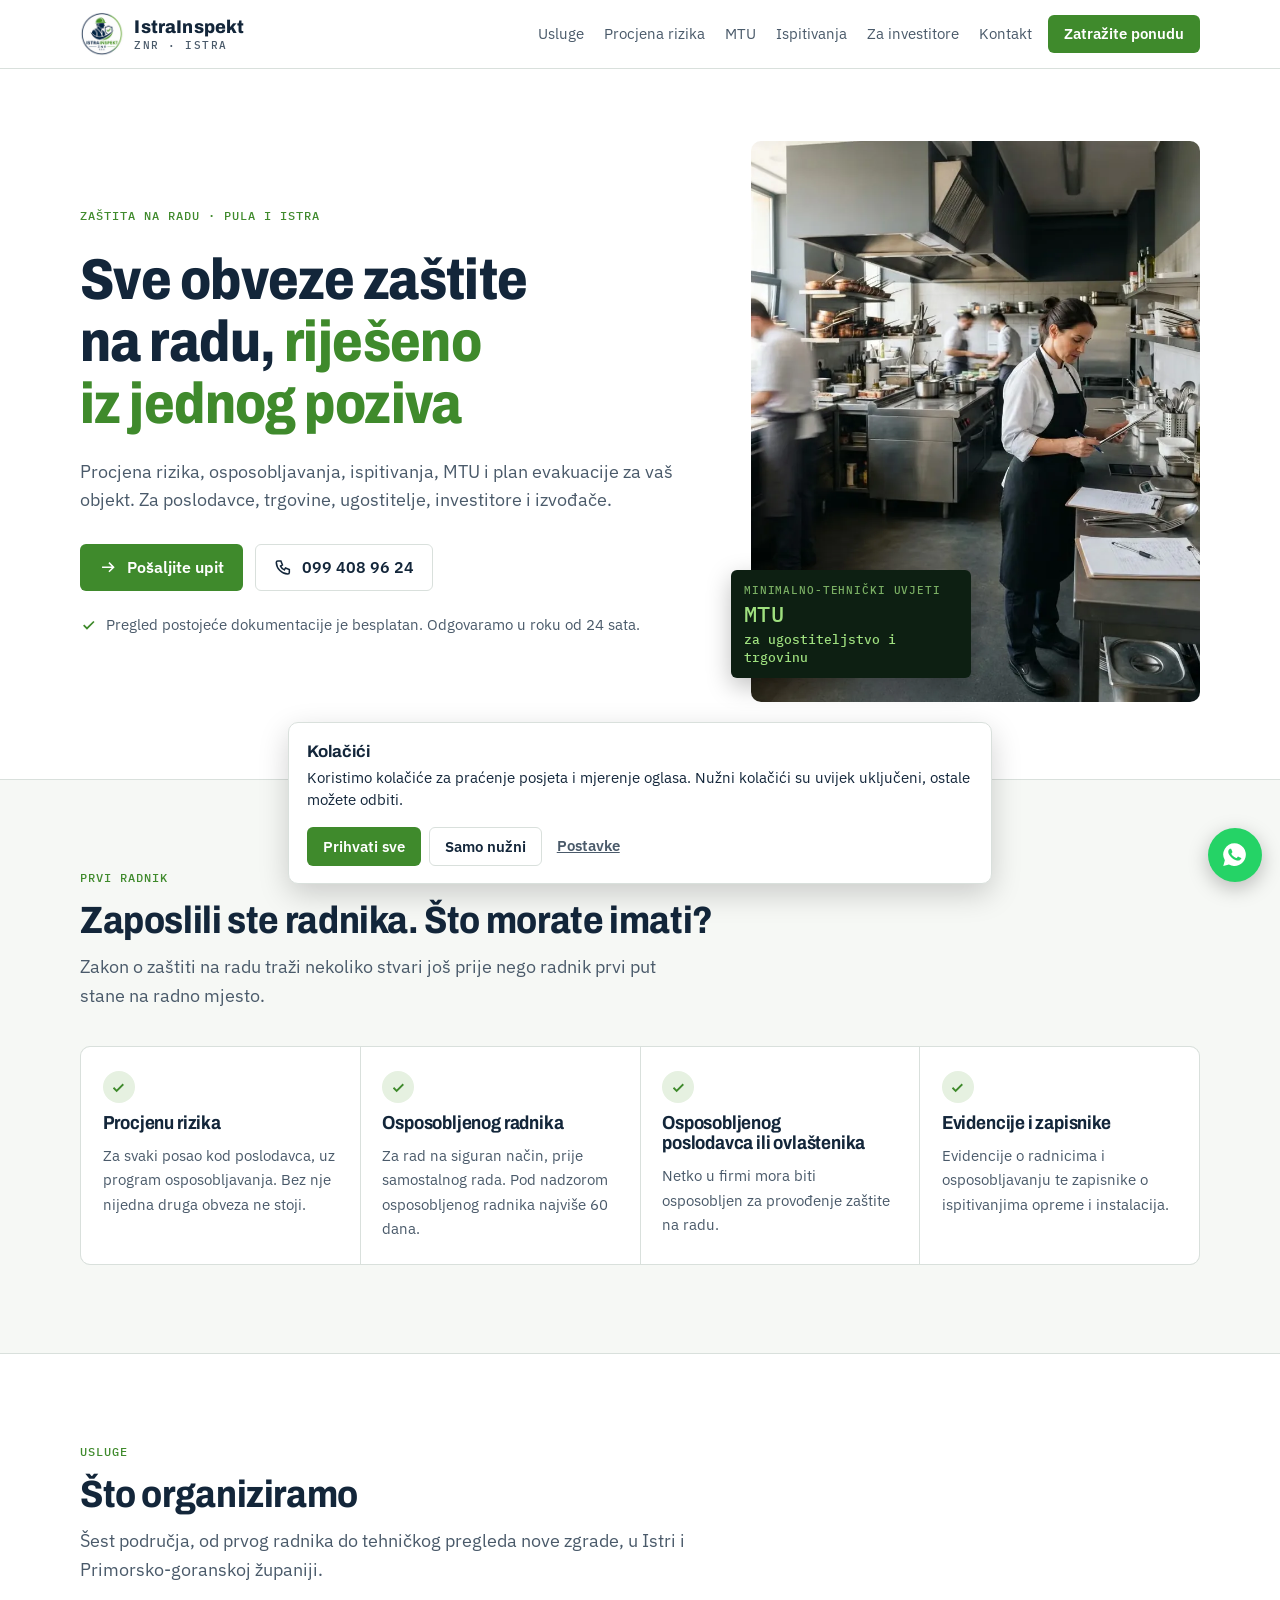
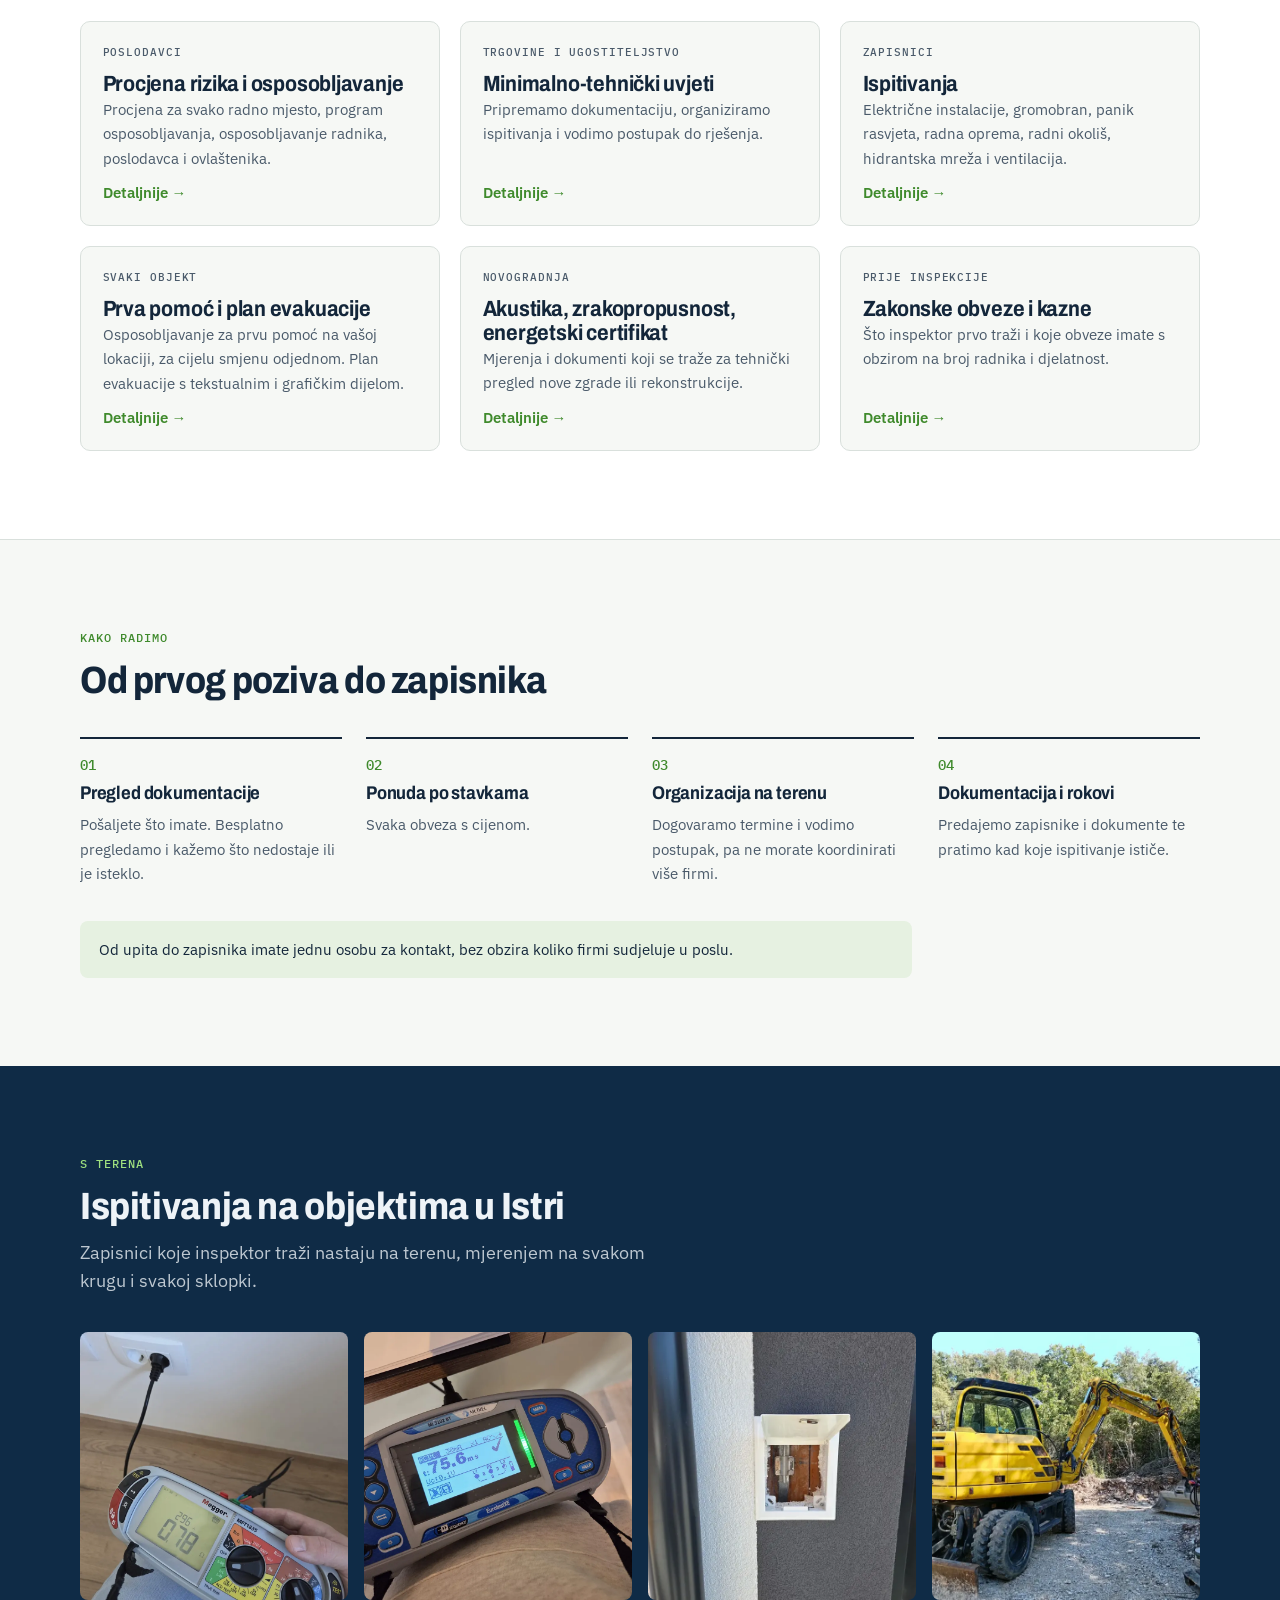
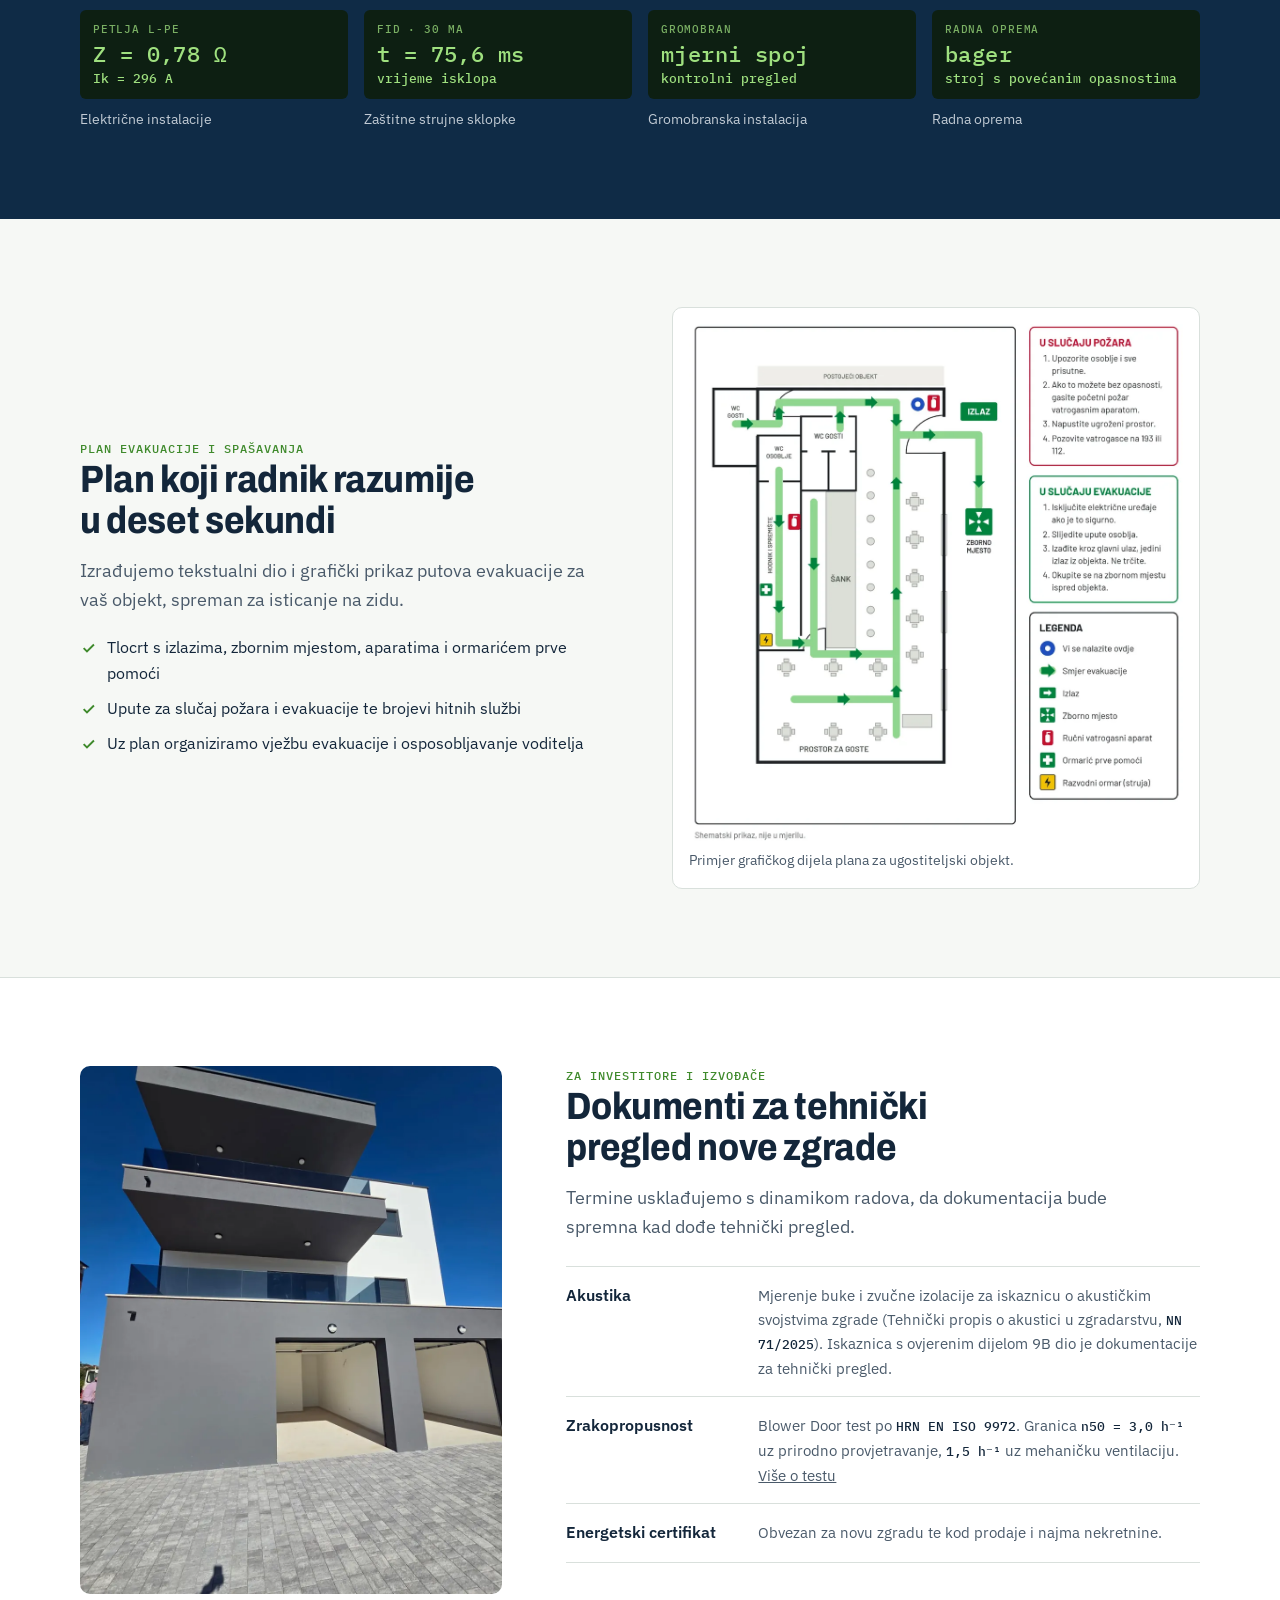
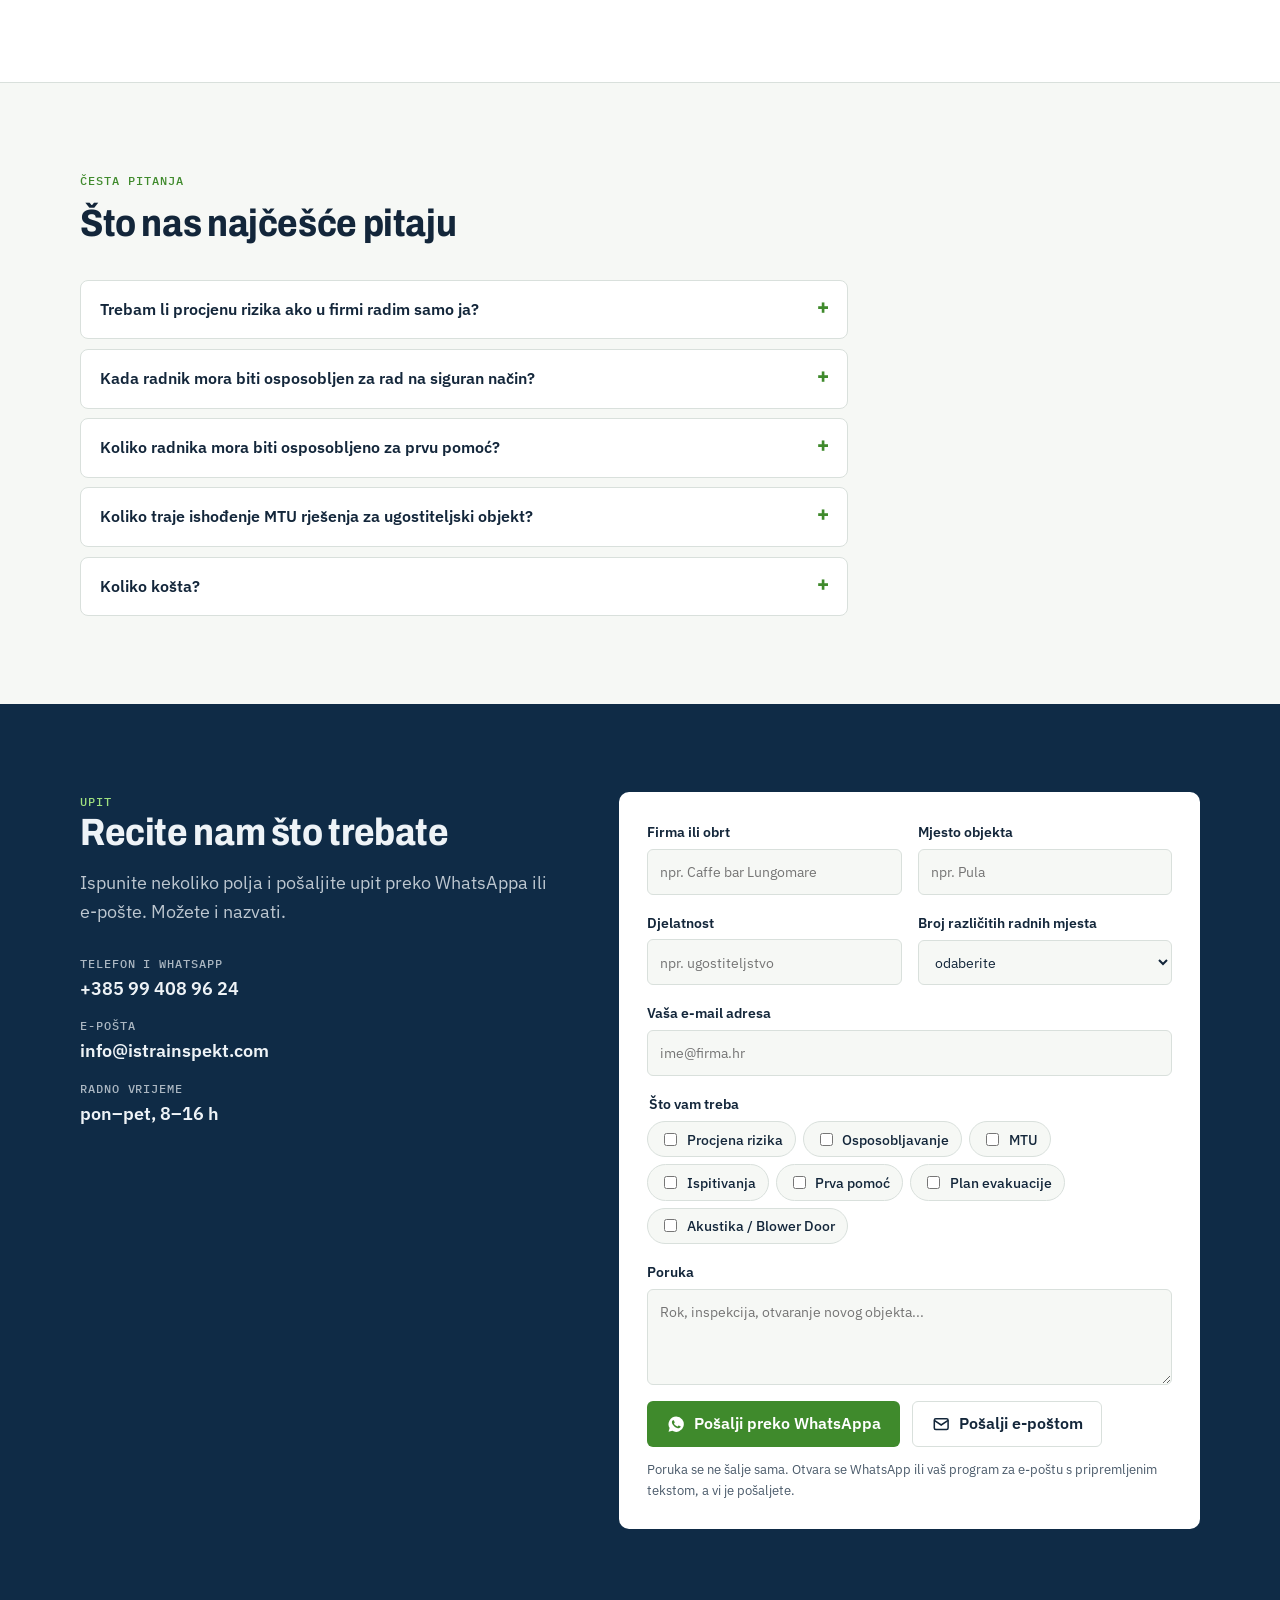
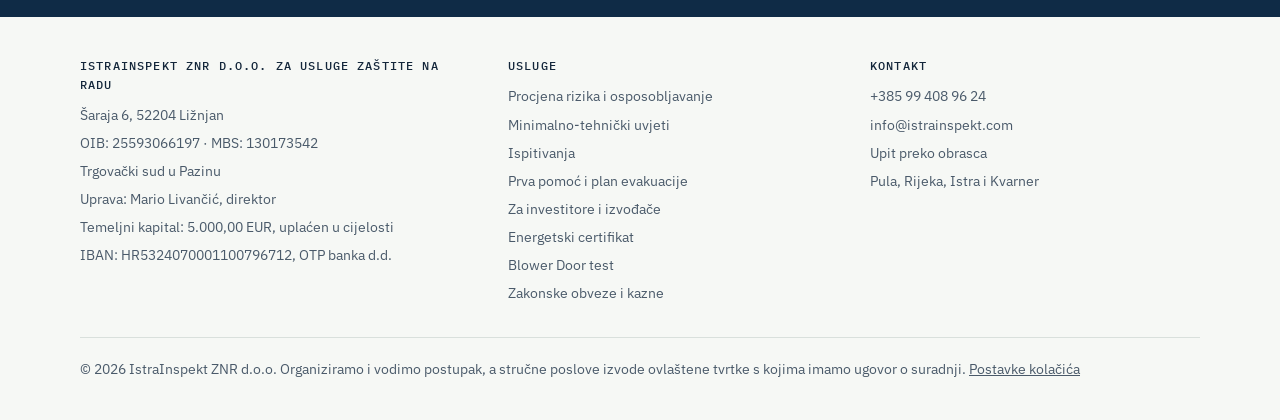
==== commit 19262ff0: "Nova stranica Područje rada, Rijeka u podnožju i na kontaktu" ====
--- a/index.html
+++ b/index.html
@@ -509,7 +509,7 @@
           <li><a href="tel:+385994089624" data-track="tel">+385 99 408 96 24</a></li>
           <li><a href="mailto:info@istrainspekt.com" data-track="mail">info@istrainspekt.com</a></li>
           <li><a href="/kontakt/">Upit preko obrasca</a></li>
-          <li>Pula, Istra i Primorsko-goranska županija</li>
+          <li><a href="/podrucje-rada/">Pula, Rijeka, Istra i Kvarner</a></li>
         </ul>
       </div>
     </div>
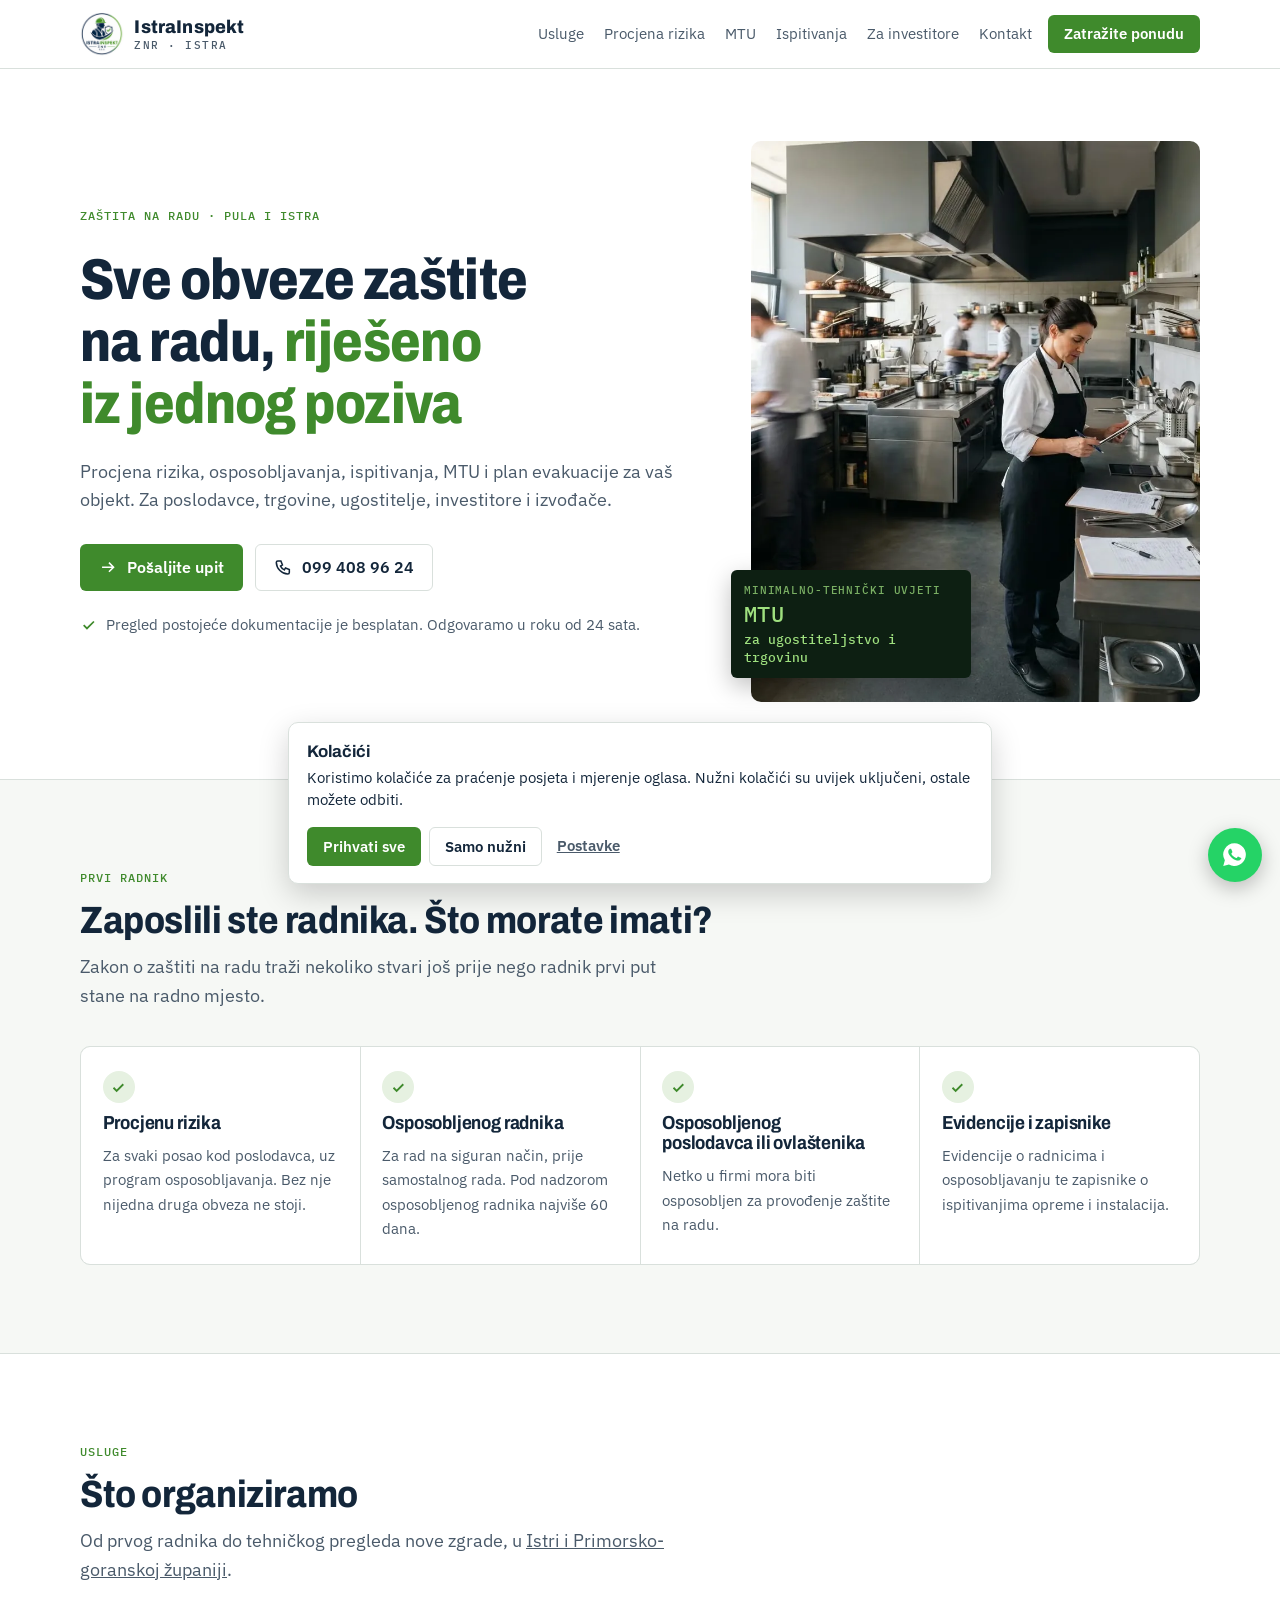
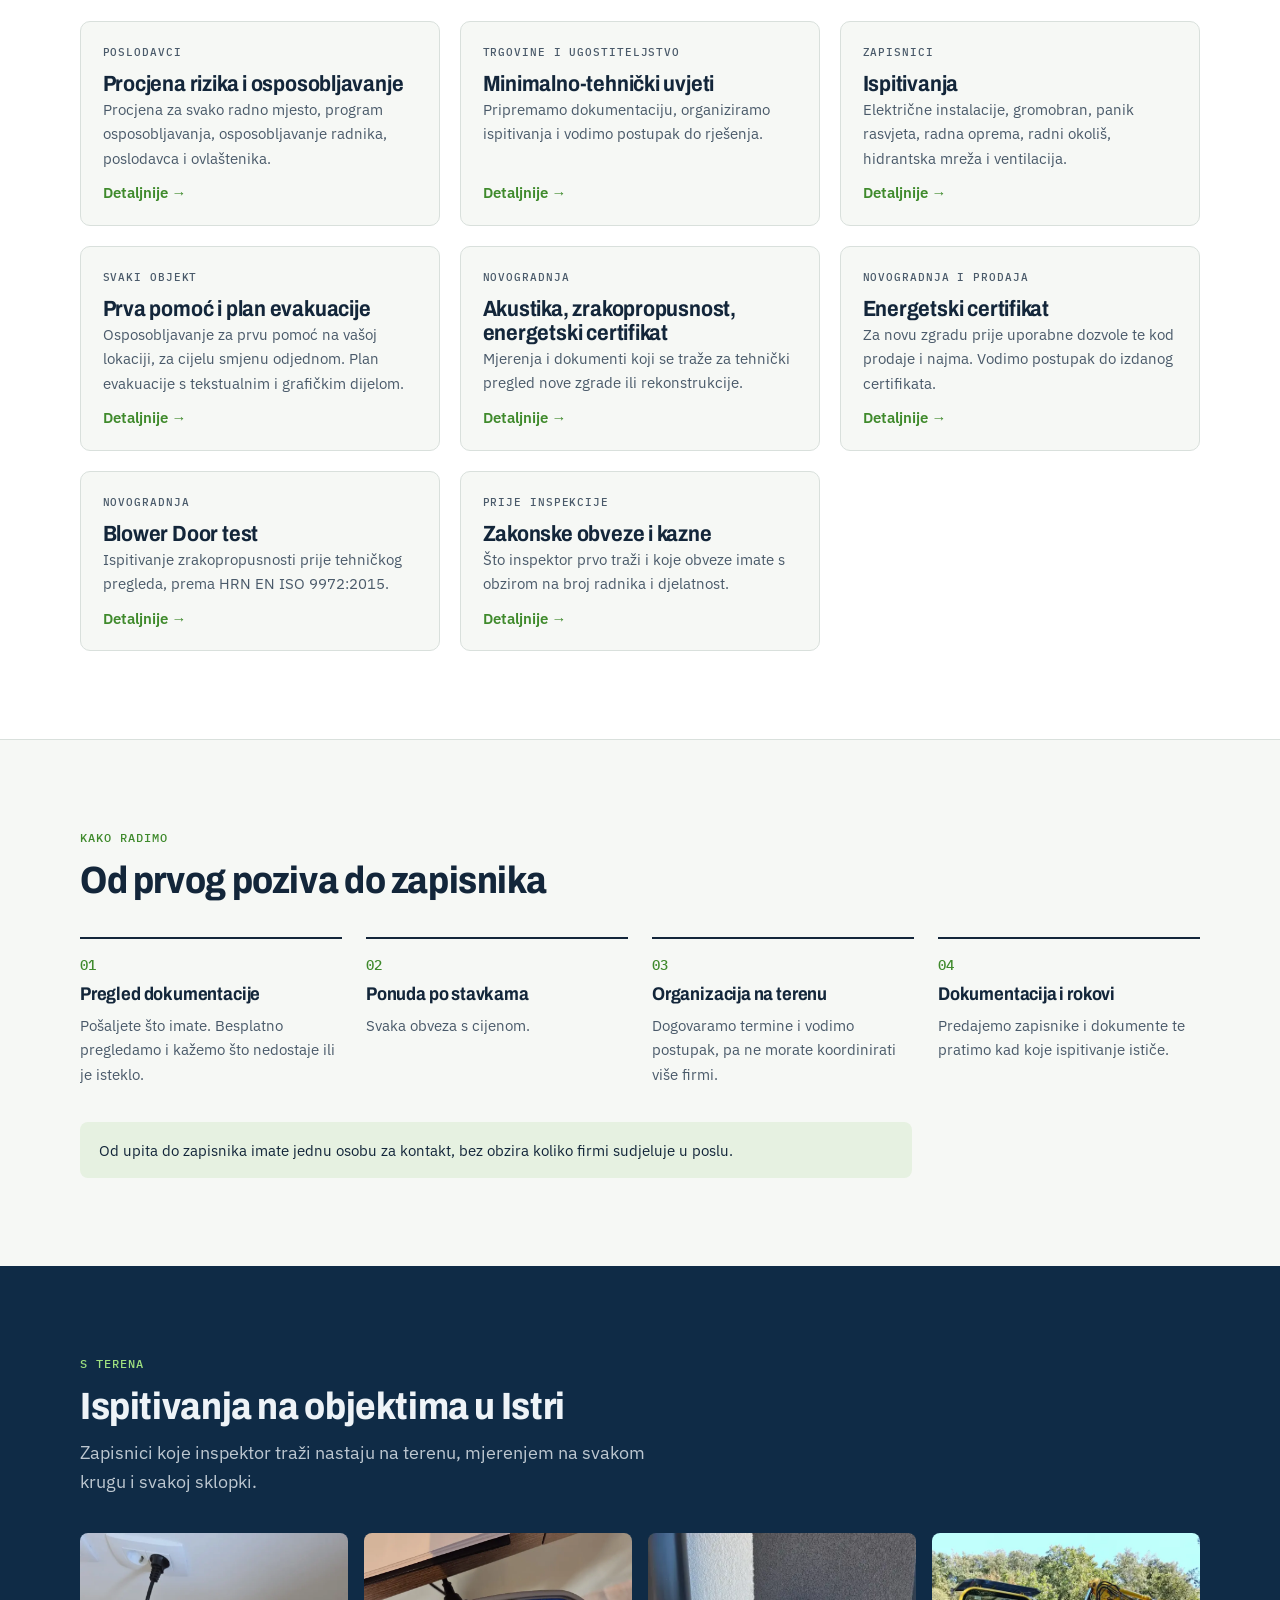
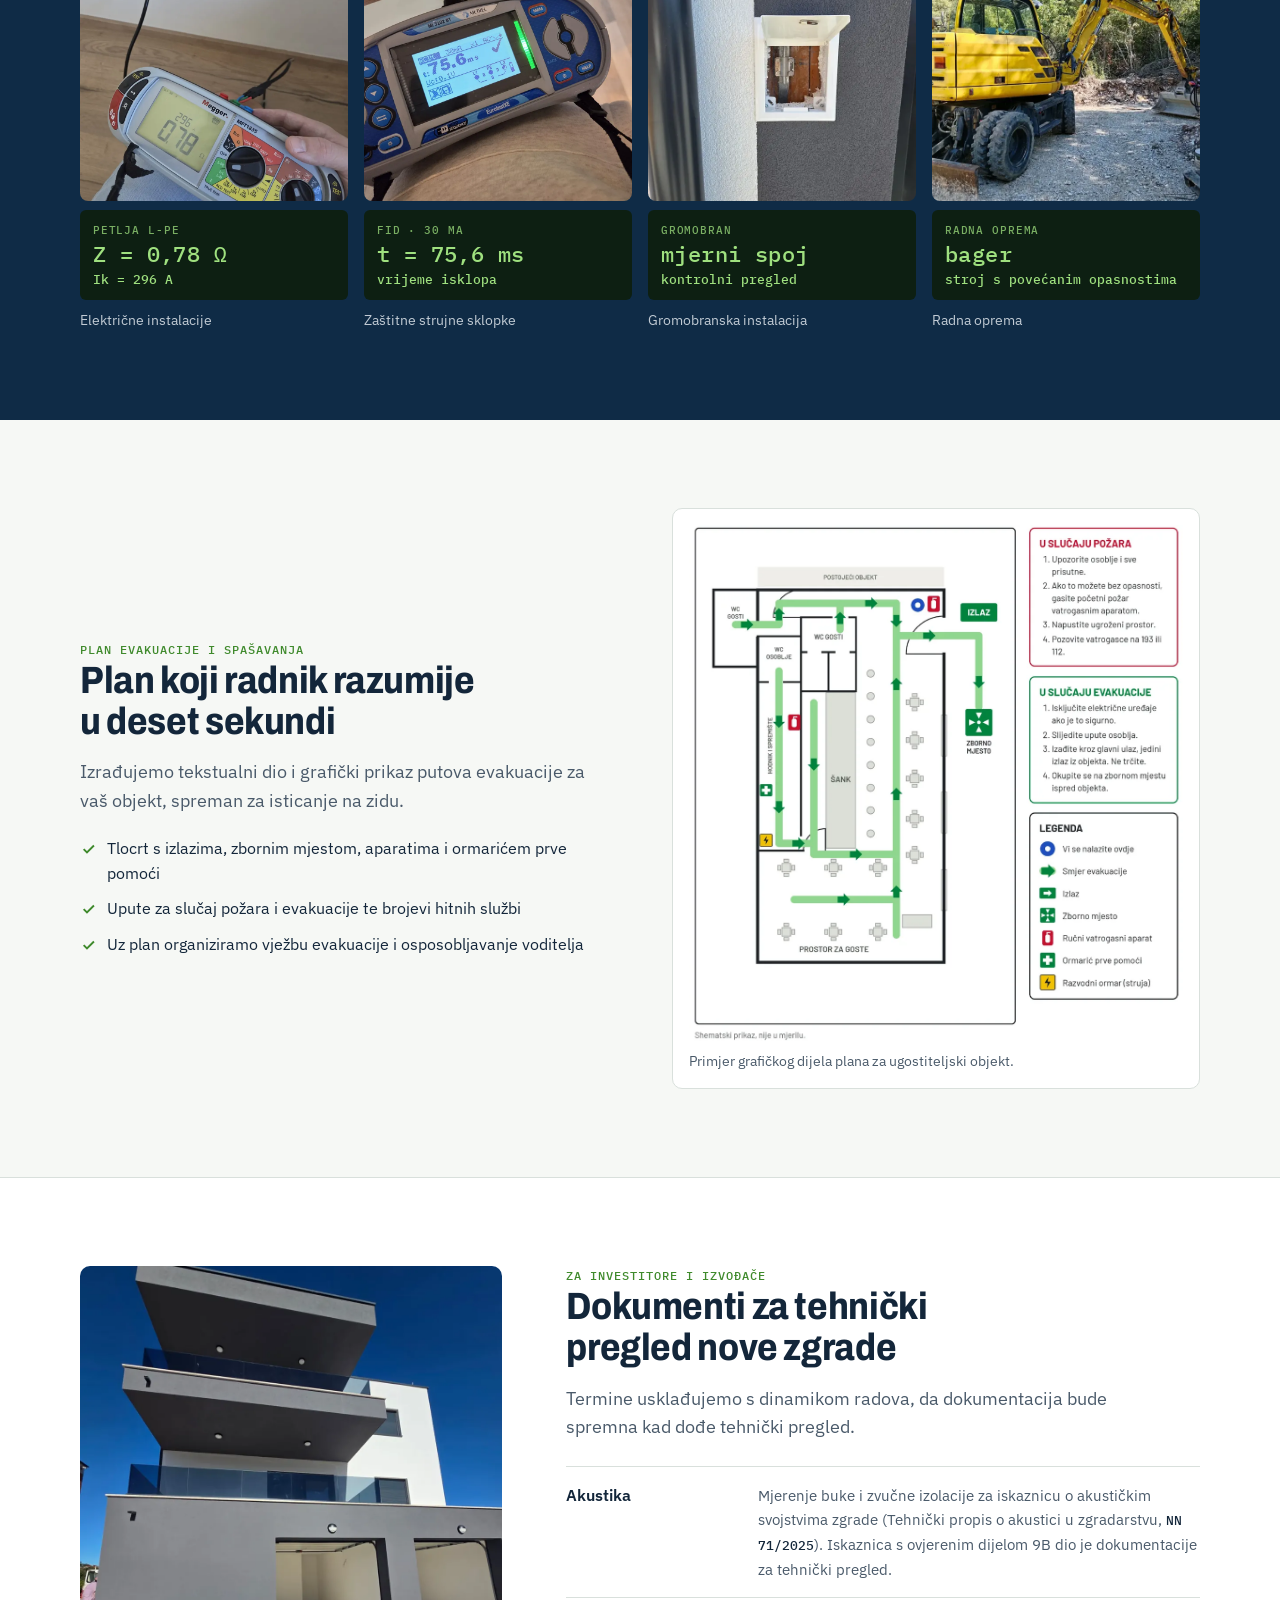
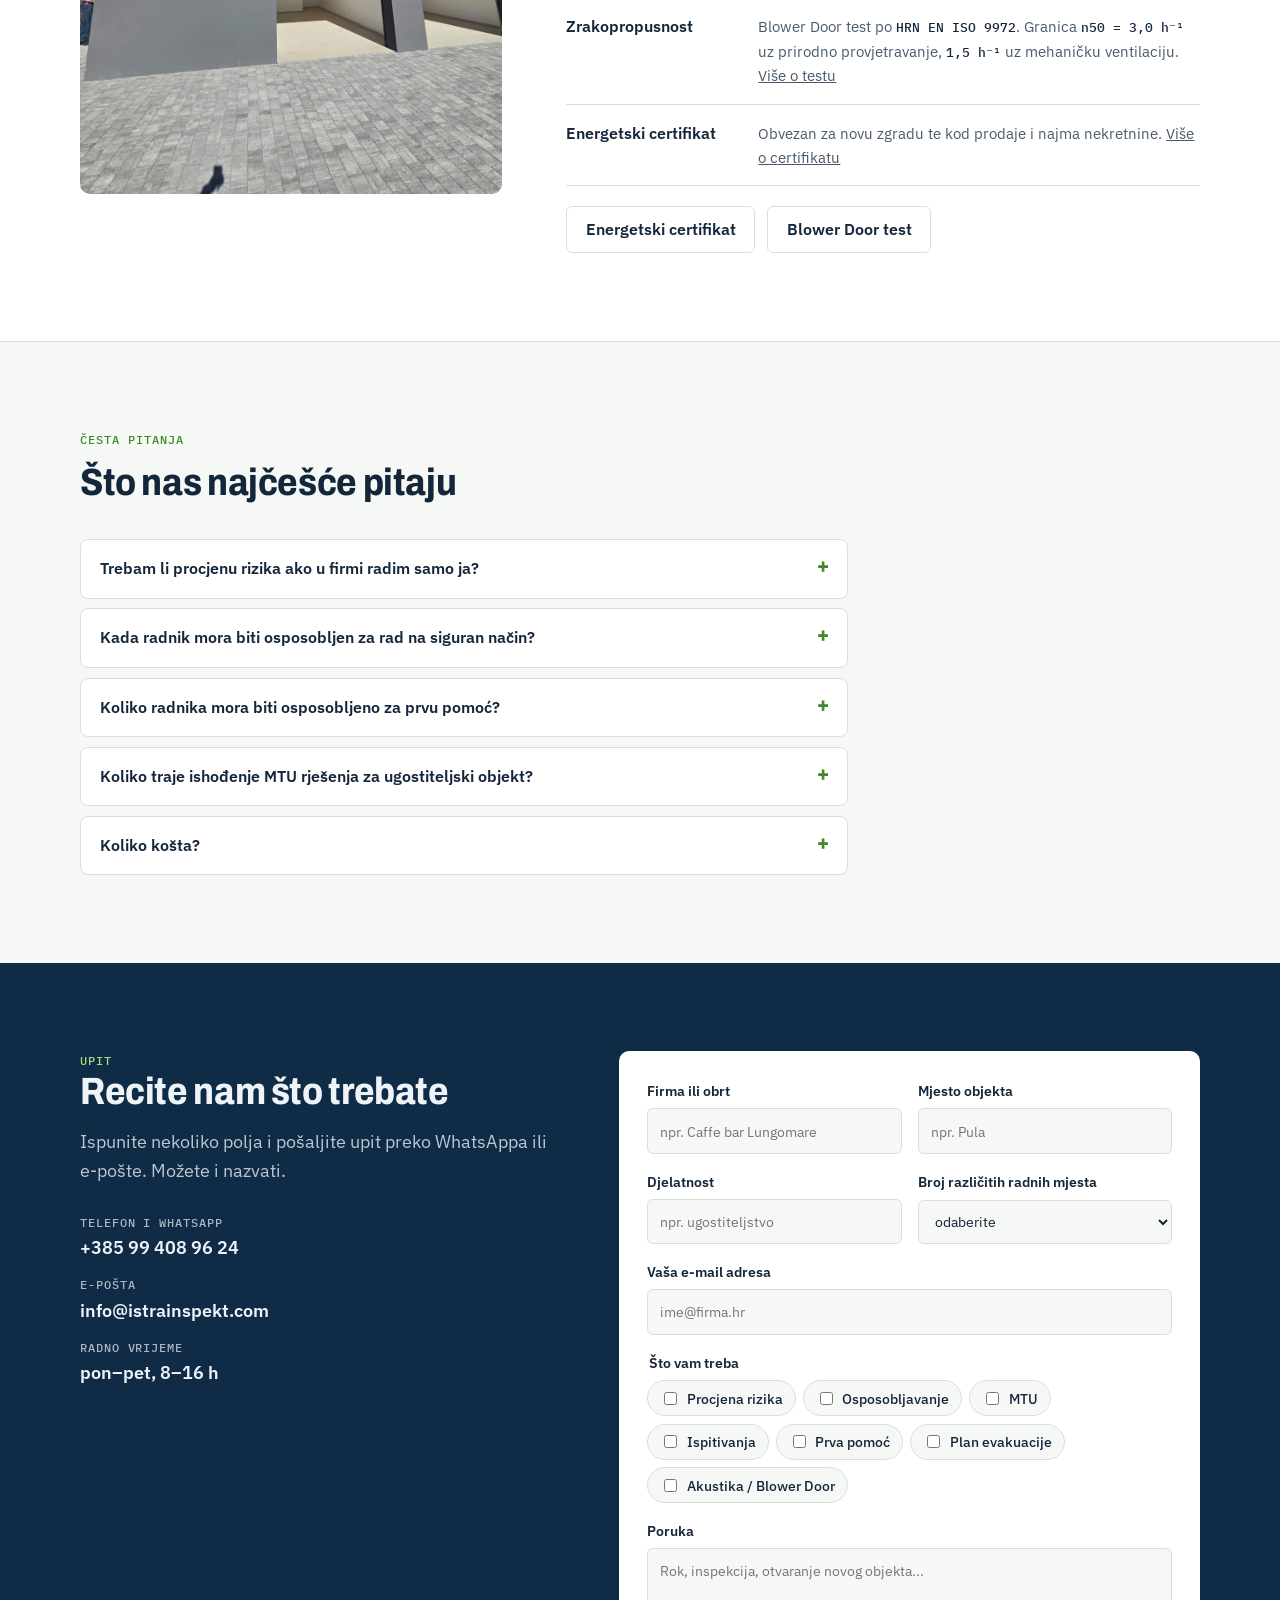
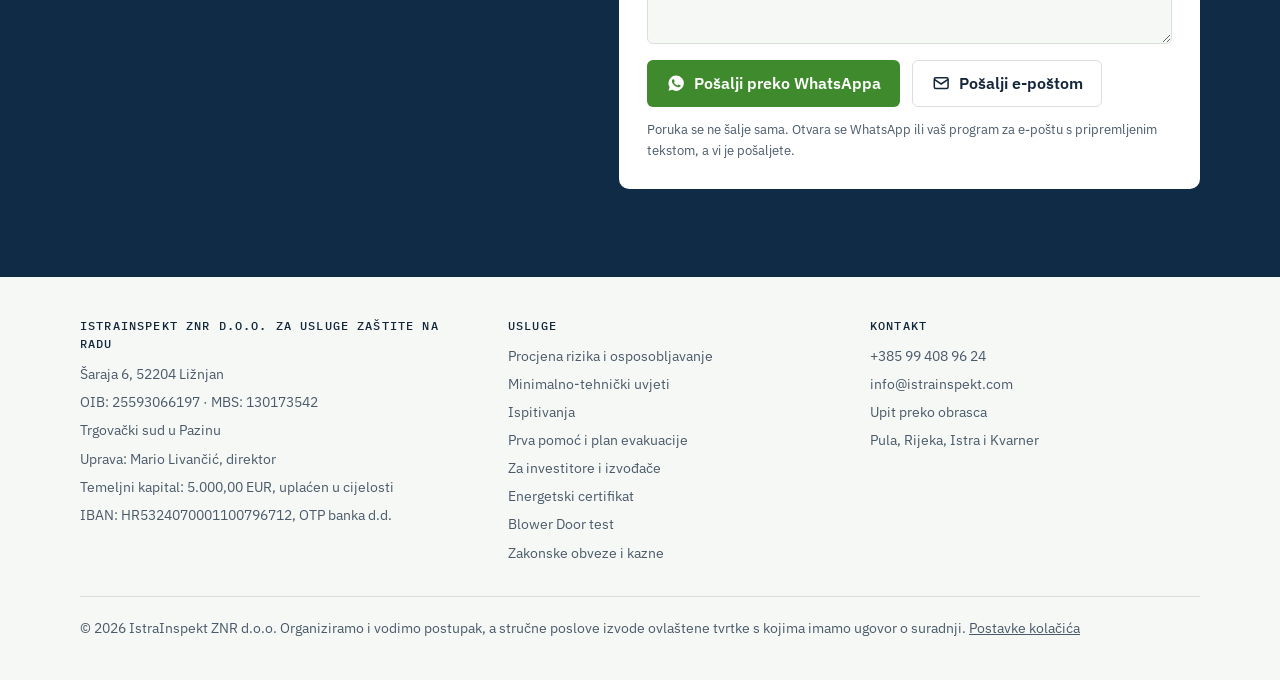
==== commit af0838c9: "Naslovnica i Za investitore: vidljive poveznice na Energetski certifikat, Blower Door i Područje rad" ====
--- a/index.html
+++ b/index.html
@@ -292,7 +292,7 @@
     <div class="sec-head">
       <p class="eyebrow">Usluge</p>
       <h2>Što organiziramo</h2>
-      <p class="lead">Šest područja, od prvog radnika do tehničkog pregleda nove zgrade, u Istri i Primorsko-goranskoj županiji.</p>
+      <p class="lead">Od prvog radnika do tehničkog pregleda nove zgrade, u <a href="/podrucje-rada/">Istri i Primorsko-goranskoj županiji</a>.</p>
     </div>
     <div class="svc-list">
       <a class="svc" href="/procjena-rizika-osposobljavanje/">
@@ -318,6 +318,16 @@
       <a class="svc" href="/investitori-izvodaci/">
         <span class="tag">Novogradnja</span>
         <div><h3>Akustika, zrakopropusnost, energetski certifikat</h3><p>Mjerenja i dokumenti koji se traže za tehnički pregled nove zgrade ili rekonstrukcije.</p></div>
+        <span class="more">Detaljnije →</span>
+      </a>
+      <a class="svc" href="/energetski-certifikat/">
+        <span class="tag">Novogradnja i prodaja</span>
+        <div><h3>Energetski certifikat</h3><p>Za novu zgradu prije uporabne dozvole te kod prodaje i najma. Vodimo postupak do izdanog certifikata.</p></div>
+        <span class="more">Detaljnije →</span>
+      </a>
+      <a class="svc" href="/blower-door-test/">
+        <span class="tag">Novogradnja</span>
+        <div><h3>Blower Door test</h3><p>Ispitivanje zrakopropusnosti prije tehničkog pregleda, prema HRN EN ISO 9972:2015.</p></div>
         <span class="more">Detaljnije →</span>
       </a>
       <a class="svc" href="/obveze-i-kazne/">
@@ -406,8 +416,12 @@
       <dl class="spec">
         <div><dt>Akustika</dt><dd>Mjerenje buke i zvučne izolacije za iskaznicu o akustičkim svojstvima zgrade (Tehnički propis o akustici u zgradarstvu, <code>NN 71/2025</code>). Iskaznica s ovjerenim dijelom 9B dio je dokumentacije za tehnički pregled.</dd></div>
         <div><dt>Zrakopropusnost</dt><dd>Blower Door test po <code>HRN EN ISO 9972</code>. Granica <code>n50 = 3,0 h⁻¹</code> uz prirodno provjetravanje, <code>1,5 h⁻¹</code> uz mehaničku ventilaciju. <a href="/blower-door-test/">Više o testu</a></dd></div>
-        <div><dt>Energetski certifikat</dt><dd>Obvezan za novu zgradu te kod prodaje i najma nekretnine.</dd></div>
+        <div><dt>Energetski certifikat</dt><dd>Obvezan za novu zgradu te kod prodaje i najma nekretnine. <a href="/energetski-certifikat/">Više o certifikatu</a></dd></div>
       </dl>
+      <div class="hero-cta" style="margin-top:1.25rem">
+        <a class="btn btn-ghost" href="/energetski-certifikat/">Energetski certifikat</a>
+        <a class="btn btn-ghost" href="/blower-door-test/">Blower Door test</a>
+      </div>
     </div>
   </div>
 </section>
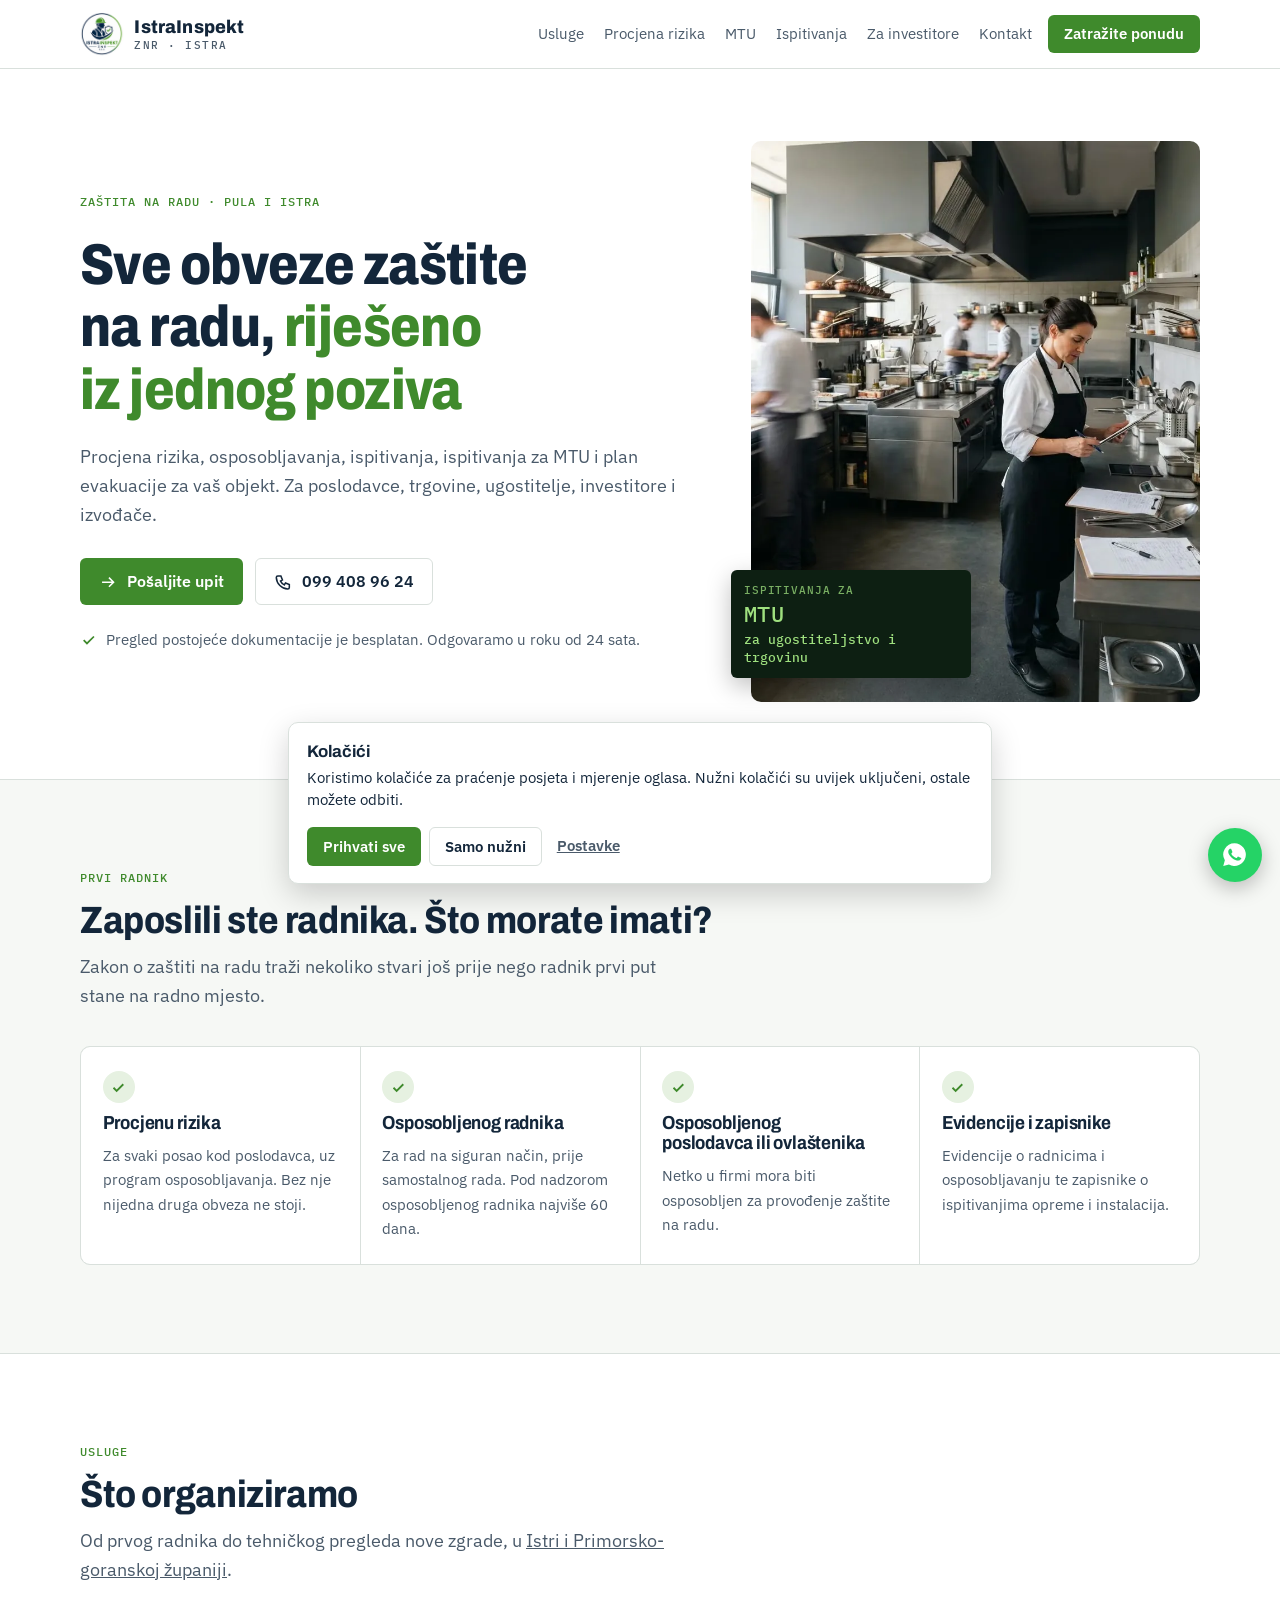
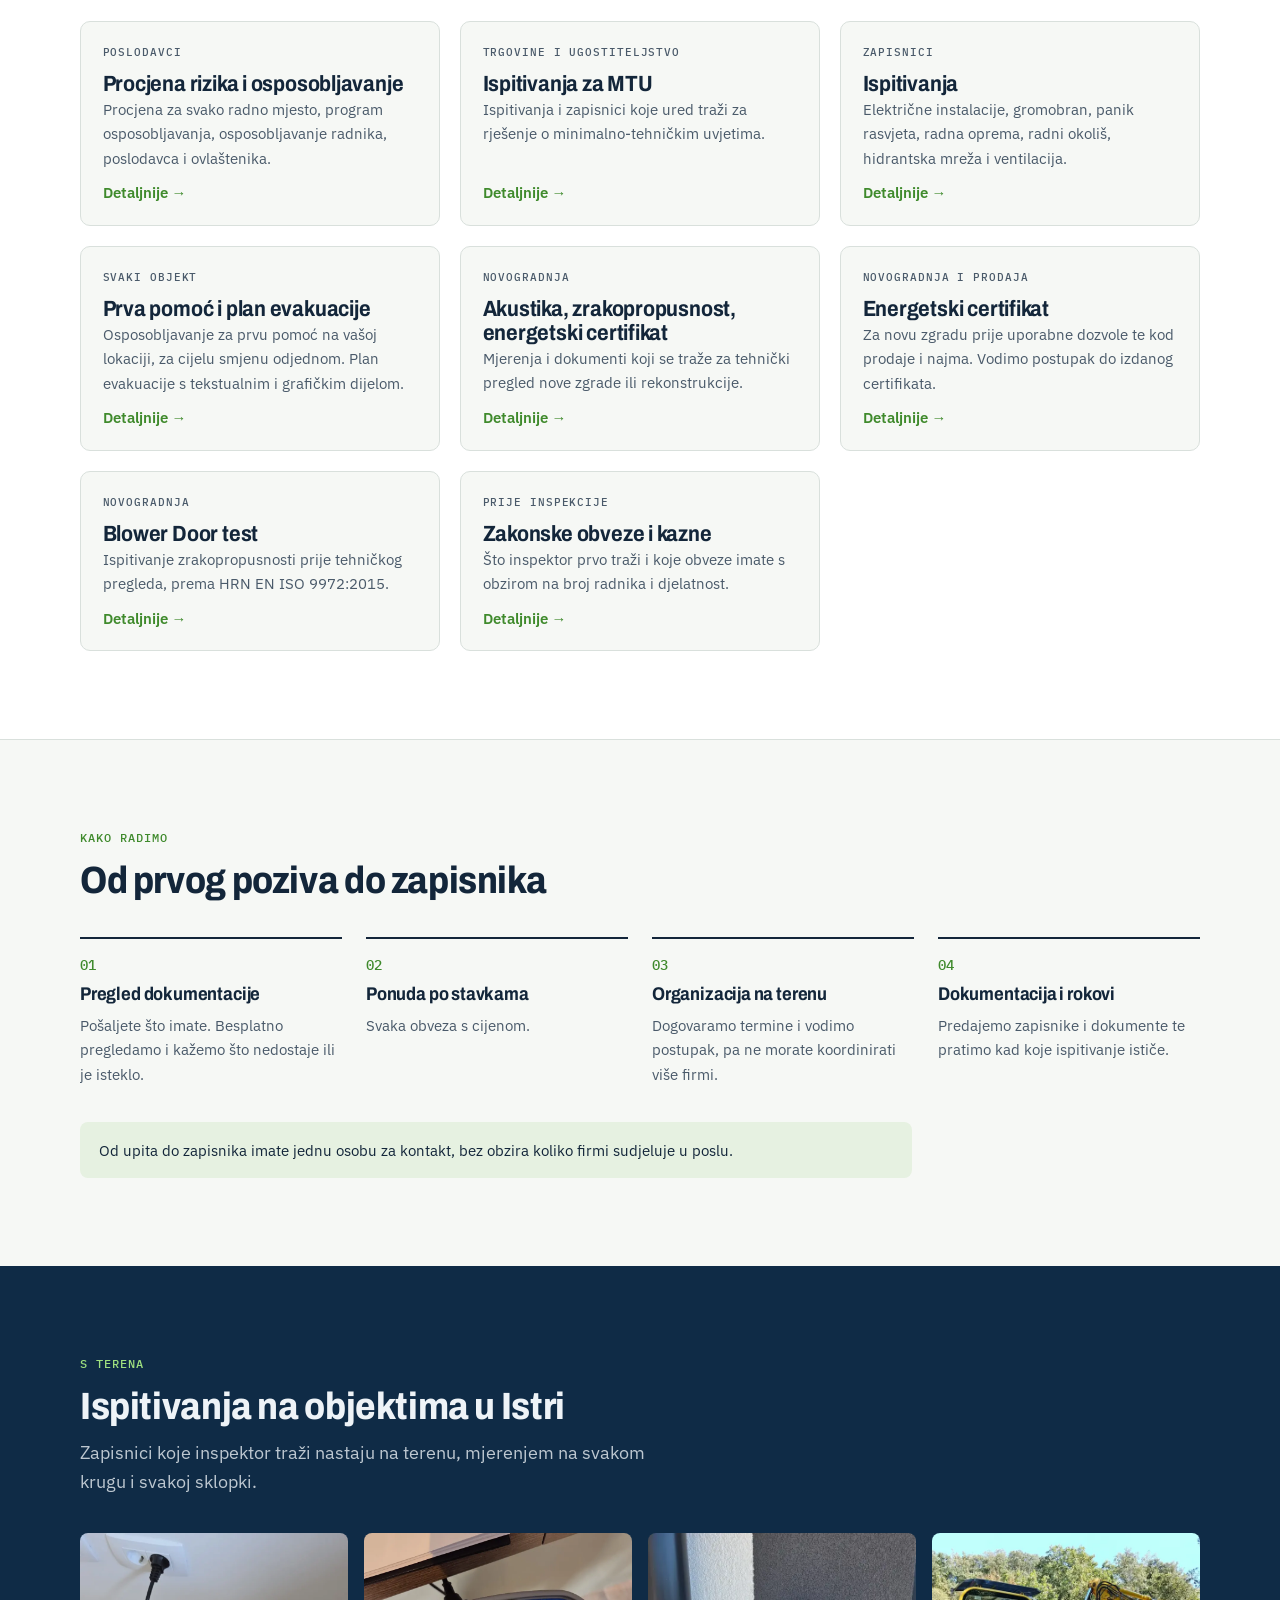
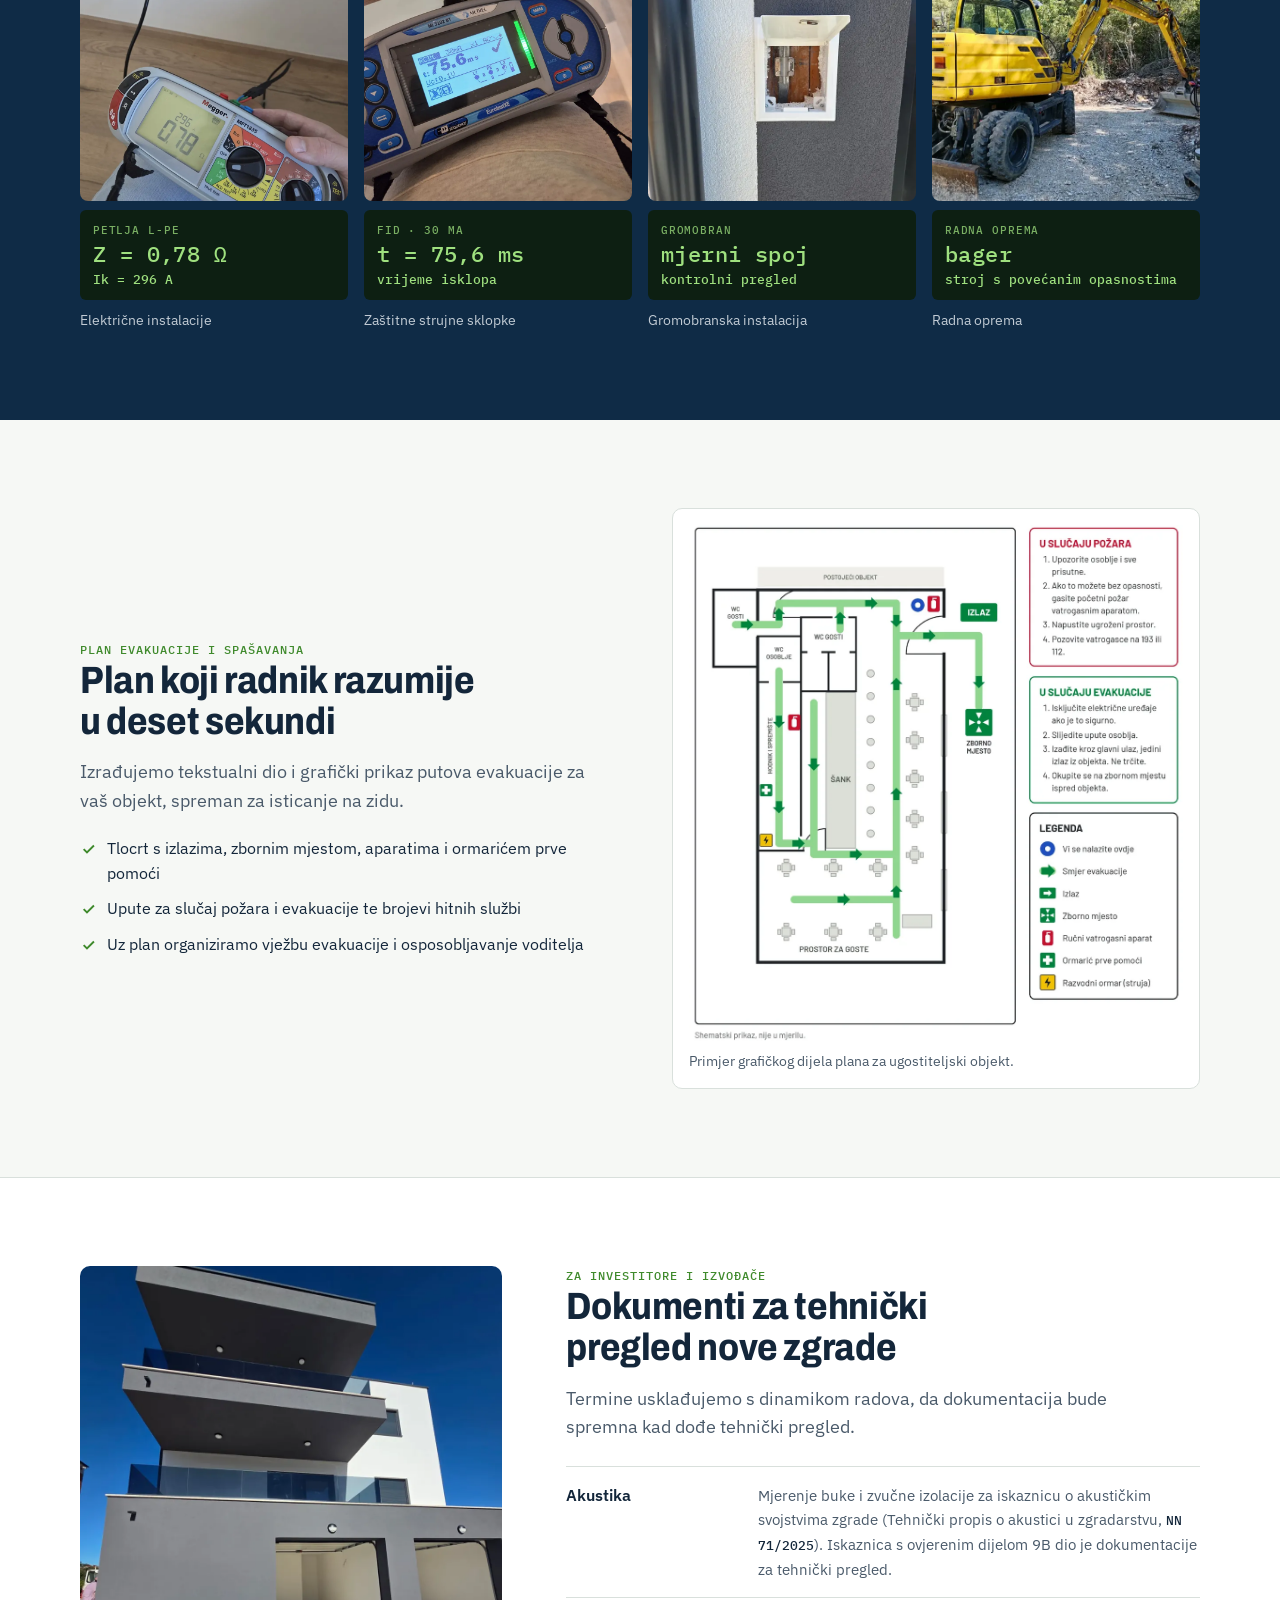
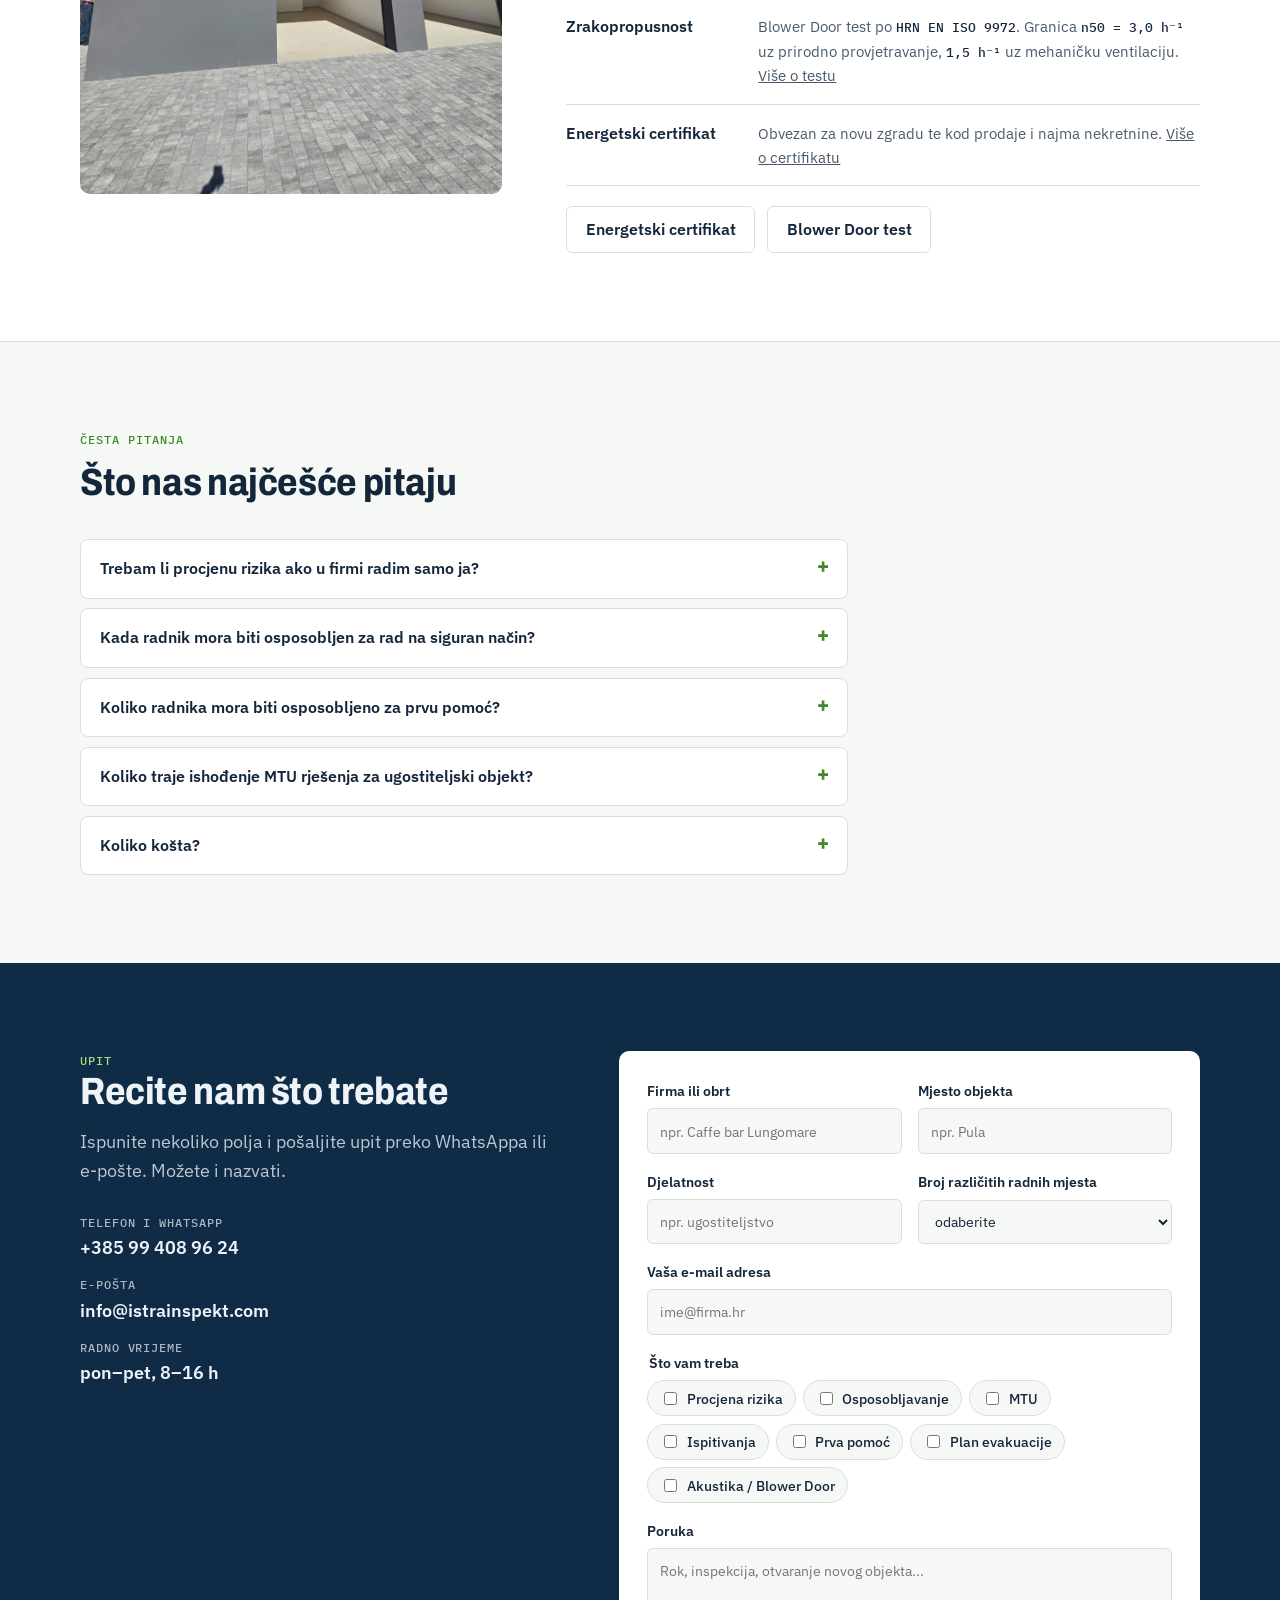
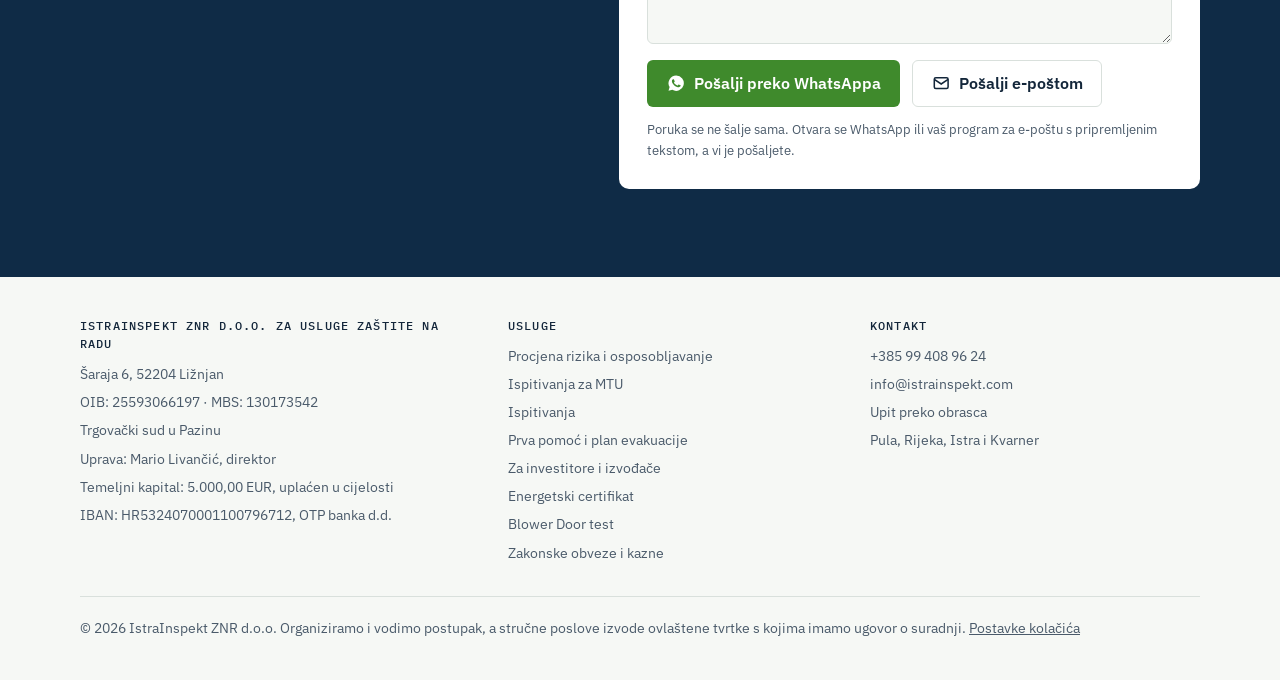
==== commit 269ae336: "MTU: ispitivanja za MTU umjesto vođenja postupka i ishođenja rješenja" ====
--- a/index.html
+++ b/index.html
@@ -5,14 +5,14 @@
 <meta name="viewport" content="width=device-width, initial-scale=1, viewport-fit=cover">
 <title>IstraInspekt ZNR</title>
 <meta name="claude:viewport-fit-sides" content="cover">
-<meta name="description" content="Zaštita na radu Pula i Istra: procjena rizika, osposobljavanje radnika, MTU, planovi evakuacije i ispitivanja. Organiziramo i vodimo cijeli postupak. Pregled postojeće dokumentacije besplatan.">
+<meta name="description" content="Zaštita na radu Pula i Istra: procjena rizika, osposobljavanje radnika, planovi evakuacije i ispitivanja, uključujući ispitivanja za MTU. Pregled postojeće dokumentacije besplatan.">
 <link rel="canonical" href="https://istrainspekt.com/">
 <meta name="theme-color" content="#0f2b46">
 <meta property="og:type" content="website">
 <meta property="og:locale" content="hr_HR">
 <meta property="og:site_name" content="IstraInspekt ZNR">
 <meta property="og:title" content="Zaštita na radu Pula i Istra | IstraInspekt ZNR">
-<meta property="og:description" content="Zaštita na radu Pula i Istra: procjena rizika, osposobljavanje radnika, MTU, planovi evakuacije i ispitivanja. Organiziramo i vodimo cijeli postupak. Pregled postojeće dokumentacije besplatan.">
+<meta property="og:description" content="Zaštita na radu Pula i Istra: procjena rizika, osposobljavanje radnika, planovi evakuacije i ispitivanja, uključujući ispitivanja za MTU. Pregled postojeće dokumentacije besplatan.">
 <meta property="og:url" content="https://istrainspekt.com/">
 <meta property="og:image" content="https://istrainspekt.com/assets/img/og-istrainspekt.jpg">
 <link rel="icon" href="/favicon.ico" sizes="32x32">
@@ -44,7 +44,7 @@
    "url": "https://istrainspekt.com/",
    "logo": "https://istrainspekt.com/assets/img/logo-512.png",
    "image": "https://istrainspekt.com/assets/img/og-istrainspekt.jpg",
-   "description": "Organizacija i vođenje poslova zaštite na radu, zaštite od požara, ishođenja minimalno-tehničkih uvjeta i ispitivanja u zgradarstvu za poslodavce, investitore i izvođače u Istri.",
+   "description": "Organizacija i vođenje poslova zaštite na radu i zaštite od požara, ispitivanja za minimalno-tehničke uvjete i ispitivanja u zgradarstvu za poslodavce, investitore i izvođače u Istri.",
    "telephone": "+385994089624",
    "email": "info@istrainspekt.com",
    "vatID": "HR25593066197",
@@ -122,7 +122,7 @@
       "@type": "Offer",
       "itemOffered": {
        "@type": "Service",
-       "name": "Minimalno-tehnički uvjeti (MTU)",
+       "name": "Ispitivanja za minimalno-tehničke uvjete (MTU)",
        "url": "https://istrainspekt.com/mtu/"
       }
      },
@@ -185,7 +185,7 @@
      "name": "Koliko traje ishođenje MTU rješenja za ugostiteljski objekt?",
      "acceptedAnswer": {
       "@type": "Answer",
-      "text": "Rok za rješenje je do 60 dana od uredno podnesenog zahtjeva kad se provodi očevid. Što se točno traži razlikuje se od ureda do ureda i ovisi o prostoru. Pripremamo dokumentaciju koju traži vaš ured, a ako zatraži dopunu, i nju."
+      "text": "Rok za rješenje je do 60 dana od uredno podnesenog zahtjeva kad se provodi očevid. Što se točno traži razlikuje se od ureda do ureda i ovisi o prostoru. Zahtjev predaje vlasnik objekta. Mi radimo ispitivanja koja ured traži i predajemo zapisnike, a ako ured zatraži dodatno ispitivanje, i njega."
      }
     },
     {
@@ -228,7 +228,7 @@
     <div class="hero-copy">
       <p class="eyebrow">Zaštita na radu · Pula i Istra</p>
       <h1>Sve obveze zaštite na radu, <em>riješeno iz jednog poziva</em></h1>
-      <p class="lead">Procjena rizika, osposobljavanja, ispitivanja, MTU i plan evakuacije za vaš objekt. Za poslodavce, trgovine, ugostitelje, investitore i izvođače.</p>
+      <p class="lead">Procjena rizika, osposobljavanja, ispitivanja, ispitivanja za MTU i plan evakuacije za vaš objekt. Za poslodavce, trgovine, ugostitelje, investitore i izvođače.</p>
       <div class="hero-cta">
         <a class="btn btn-primary" href="#upit" data-track="cta-hero">
           <svg viewBox="0 0 24 24" fill="none" stroke="currentColor" stroke-width="2"><path d="M4 12h14M13 6l6 6-6 6"/></svg>
@@ -247,7 +247,7 @@
     <figure class="hero-fig">
       <img src="assets/img/ugostiteljski-objekt-kuhinja.webp" width="803" height="1004" alt="Kuhinja ugostiteljskog objekta s osobljem na radu" fetchpriority="high">
       <div class="readout">
-        <span class="lbl">Minimalno-tehnički uvjeti</span>
+        <span class="lbl">Ispitivanja za</span>
         <b>MTU</b>
         <span>za ugostiteljstvo i trgovinu</span>
       </div>
@@ -302,7 +302,7 @@
       </a>
       <a class="svc" href="/mtu/">
         <span class="tag">Trgovine i ugostiteljstvo</span>
-        <div><h3>Minimalno-tehnički uvjeti</h3><p>Pripremamo dokumentaciju, organiziramo ispitivanja i vodimo postupak do rješenja.</p></div>
+        <div><h3>Ispitivanja za MTU</h3><p>Ispitivanja i zapisnici koje ured traži za rješenje o minimalno-tehničkim uvjetima.</p></div>
         <span class="more">Detaljnije →</span>
       </a>
       <a class="svc" href="/ispitivanja/">
@@ -436,7 +436,7 @@
       <details><summary>Trebam li procjenu rizika ako u firmi radim samo ja?</summary><p>Ne, dok radite sami i nemate zaposlenih. Obveza nastaje kad zaposlite prvog radnika, bez obzira na djelatnost i broj radnika. Tada je procjena rizika prvi dokument koji inspektor traži.</p></details>
       <details><summary>Kada radnik mora biti osposobljen za rad na siguran način?</summary><p>Prije nego počne samostalno raditi. Novi radnik smije raditi najviše 60 dana pod nadzorom osposobljenog radnika. Kad prelazi na posao za koji nije osposobljen, osposobljava se ponovno.</p></details>
       <details><summary>Koliko radnika mora biti osposobljeno za prvu pomoć?</summary><p>Na svaka 2 do 50 radnika koji istodobno rade mora biti nazočan najmanje jedan osposobljeni radnik, a na svakih sljedećih 50 još jedan. Računa se po smjeni i po lokaciji, ne po firmi. Uz to je obvezan ormarić s propisanim sanitetskim materijalom.</p></details>
-      <details><summary>Koliko traje ishođenje MTU rješenja za ugostiteljski objekt?</summary><p>Rok za rješenje je do 60 dana od uredno podnesenog zahtjeva kad se provodi očevid. Što se točno traži razlikuje se od ureda do ureda i ovisi o prostoru. Pripremamo dokumentaciju koju traži vaš ured, a ako zatraži dopunu, i nju.</p></details>
+      <details><summary>Koliko traje ishođenje MTU rješenja za ugostiteljski objekt?</summary><p>Rok za rješenje je do 60 dana od uredno podnesenog zahtjeva kad se provodi očevid. Što se točno traži razlikuje se od ureda do ureda i ovisi o prostoru. Zahtjev predaje vlasnik objekta. Mi radimo ispitivanja koja ured traži i predajemo zapisnike, a ako ured zatraži dodatno ispitivanje, i njega.</p></details>
       <details><summary>Koliko košta?</summary><p>Ovisi o broju radnika, djelatnosti i objektu. Nakon kratkog razgovora šaljemo ponudu s cijenom po svakoj stavci. Pregled postojeće dokumentacije je besplatan.</p></details>
     </div>
   </div>
@@ -508,7 +508,7 @@
         <h4>Usluge</h4>
         <ul>
           <li><a href="/procjena-rizika-osposobljavanje/">Procjena rizika i osposobljavanje</a></li>
-          <li><a href="/mtu/">Minimalno-tehnički uvjeti</a></li>
+          <li><a href="/mtu/">Ispitivanja za MTU</a></li>
           <li><a href="/ispitivanja/">Ispitivanja</a></li>
           <li><a href="/prva-pomoc-evakuacija/">Prva pomoć i plan evakuacije</a></li>
           <li><a href="/investitori-izvodaci/">Za investitore i izvođače</a></li>
